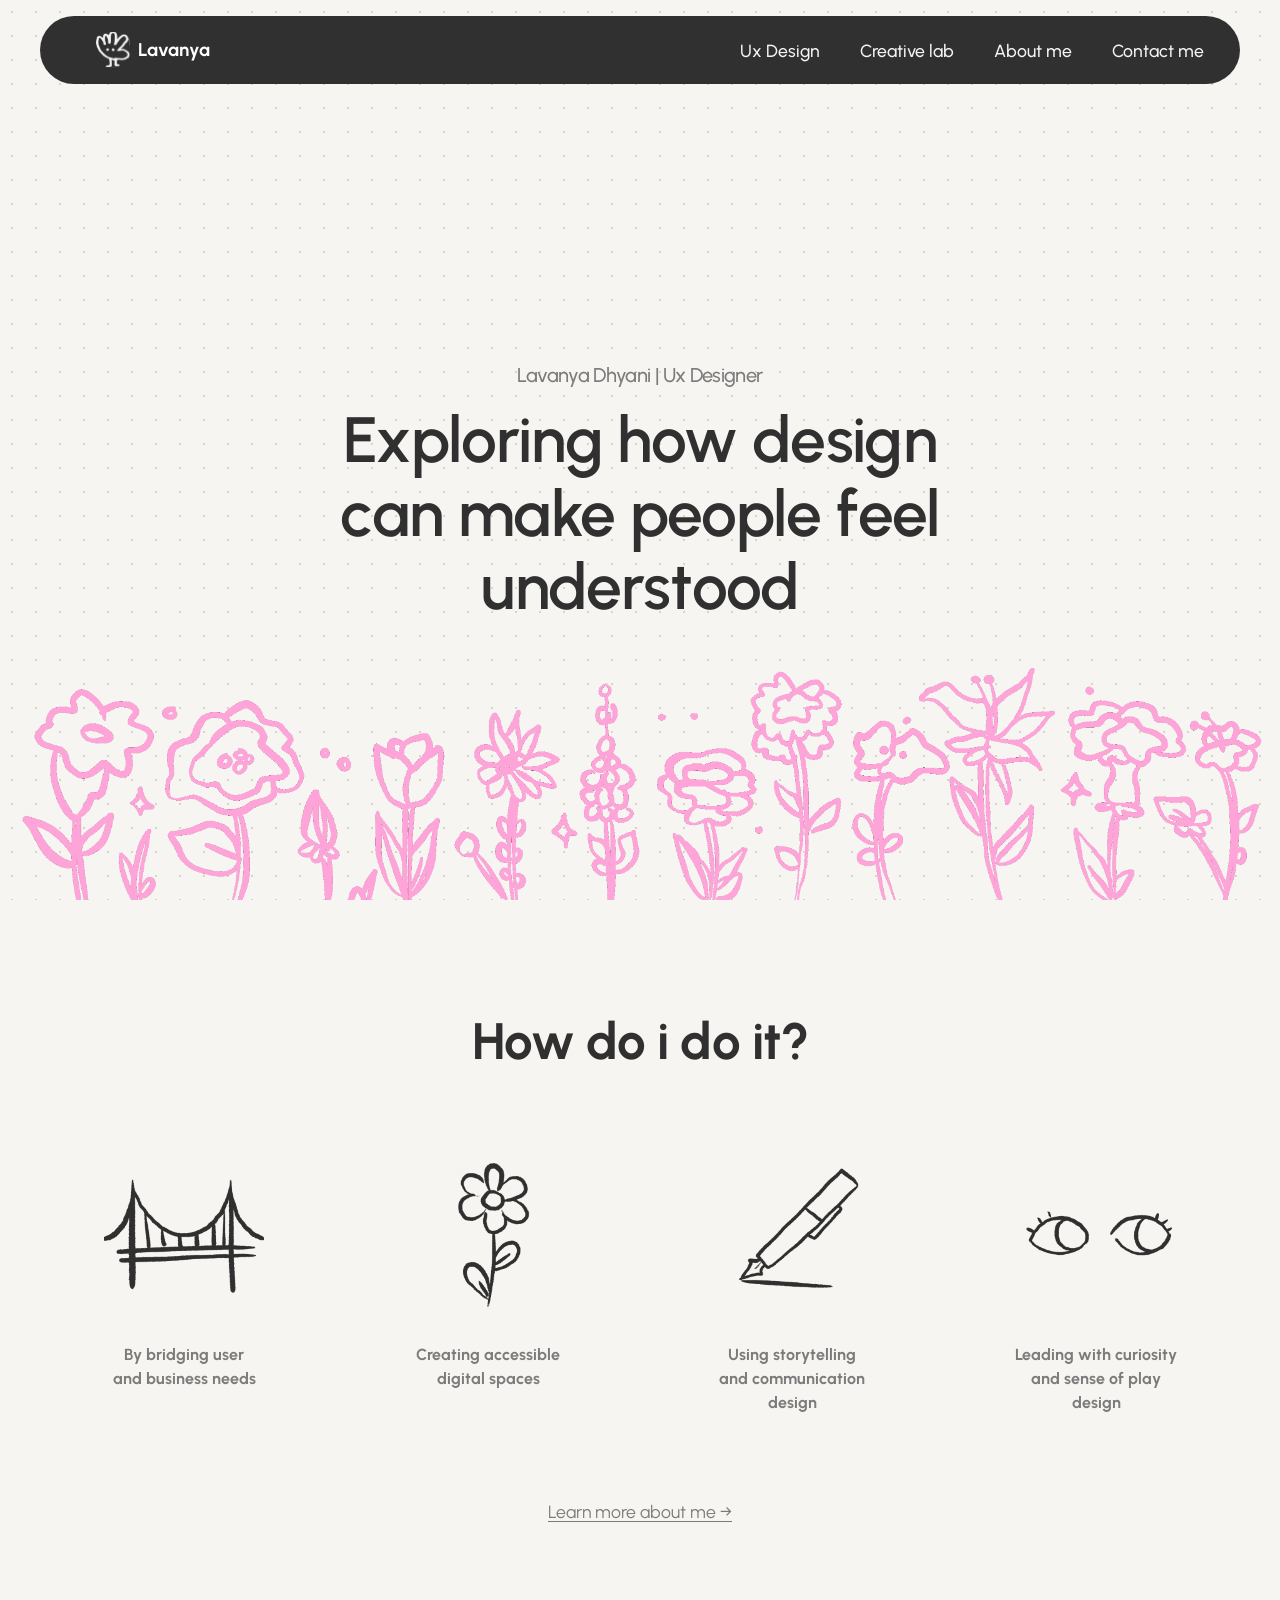
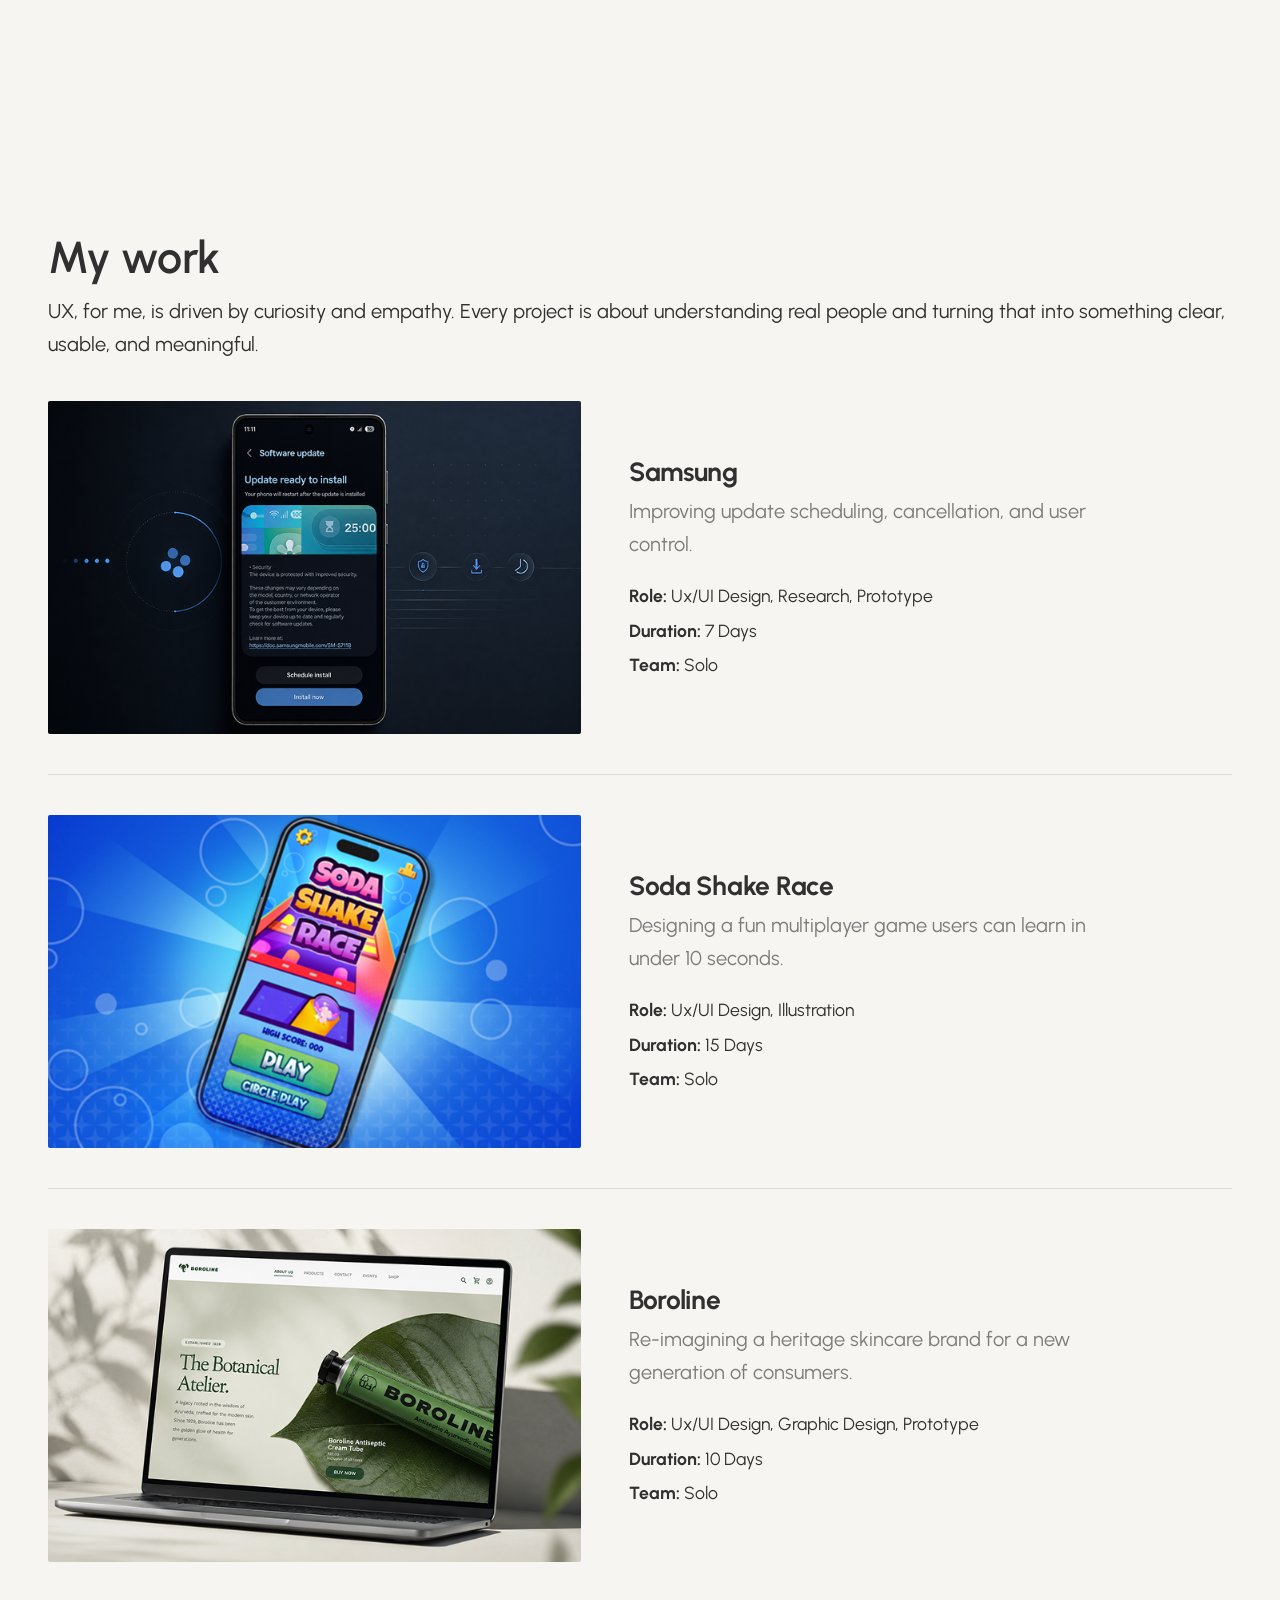
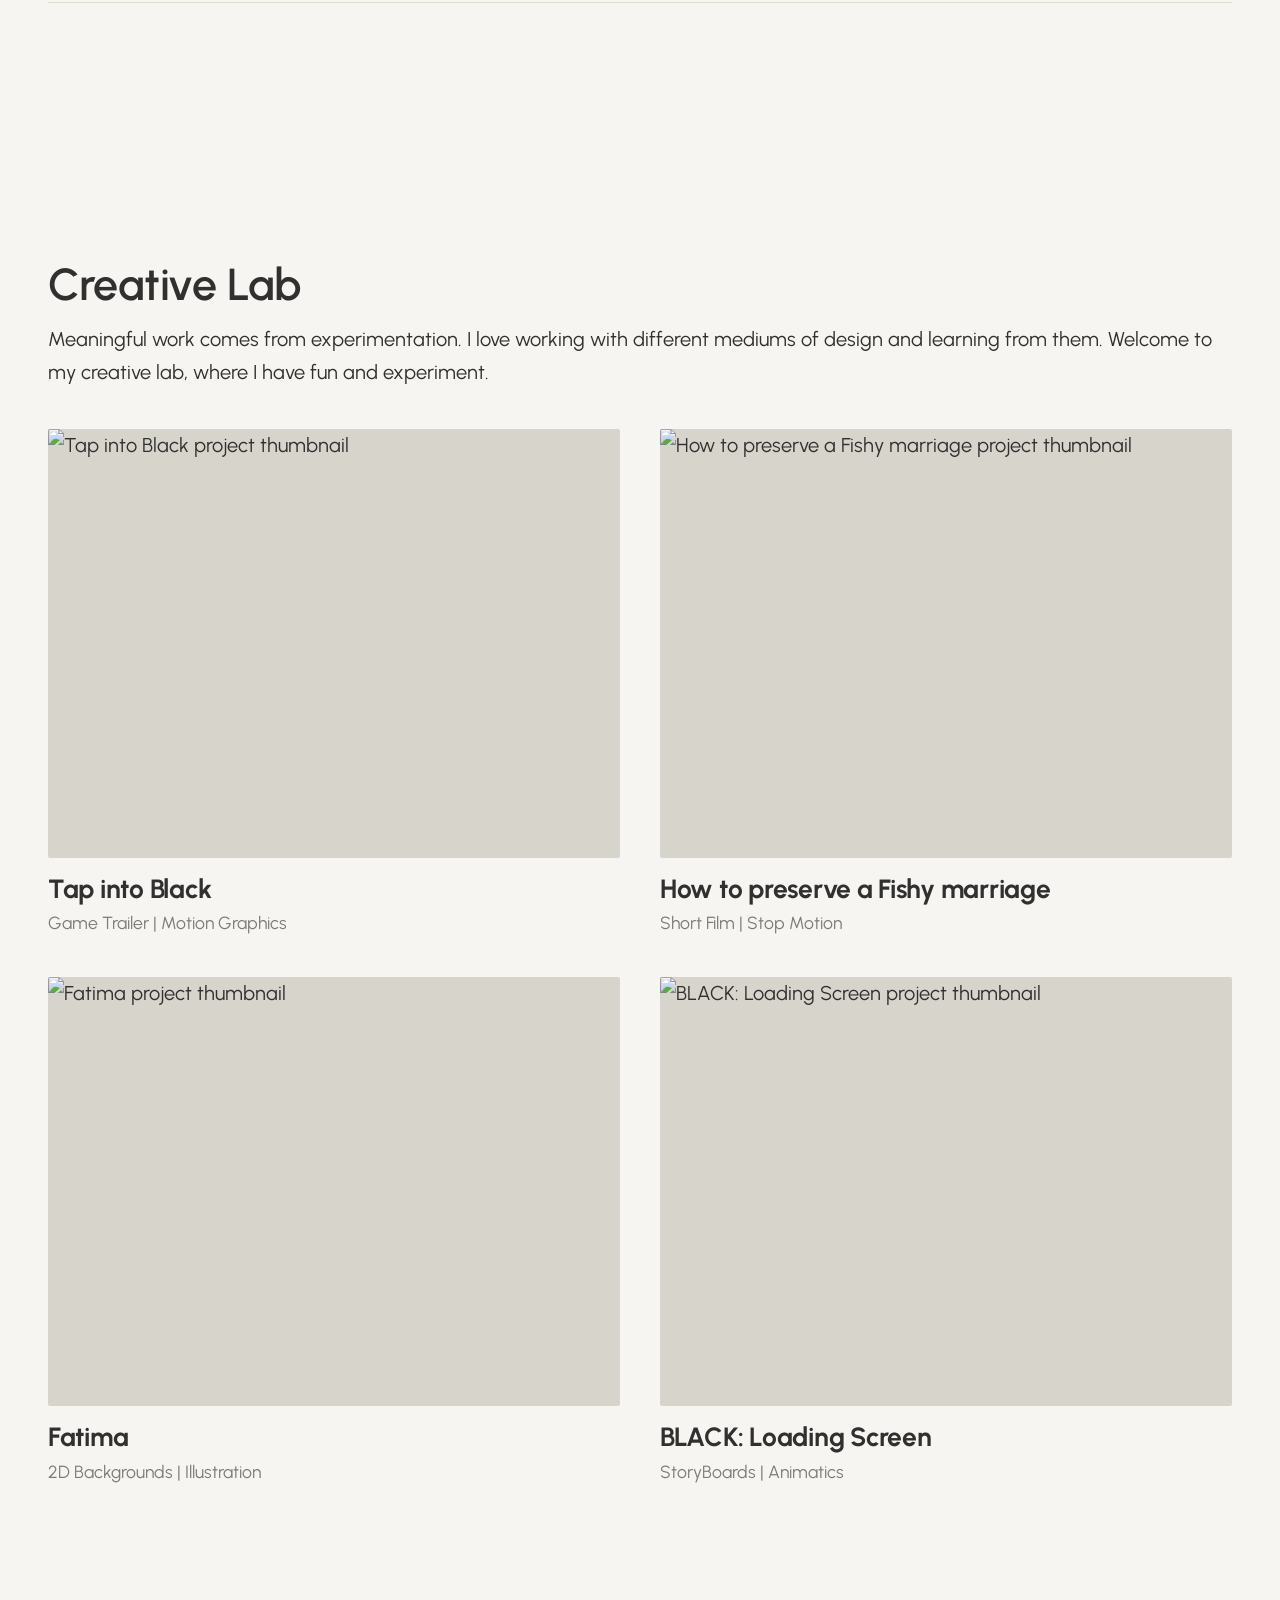
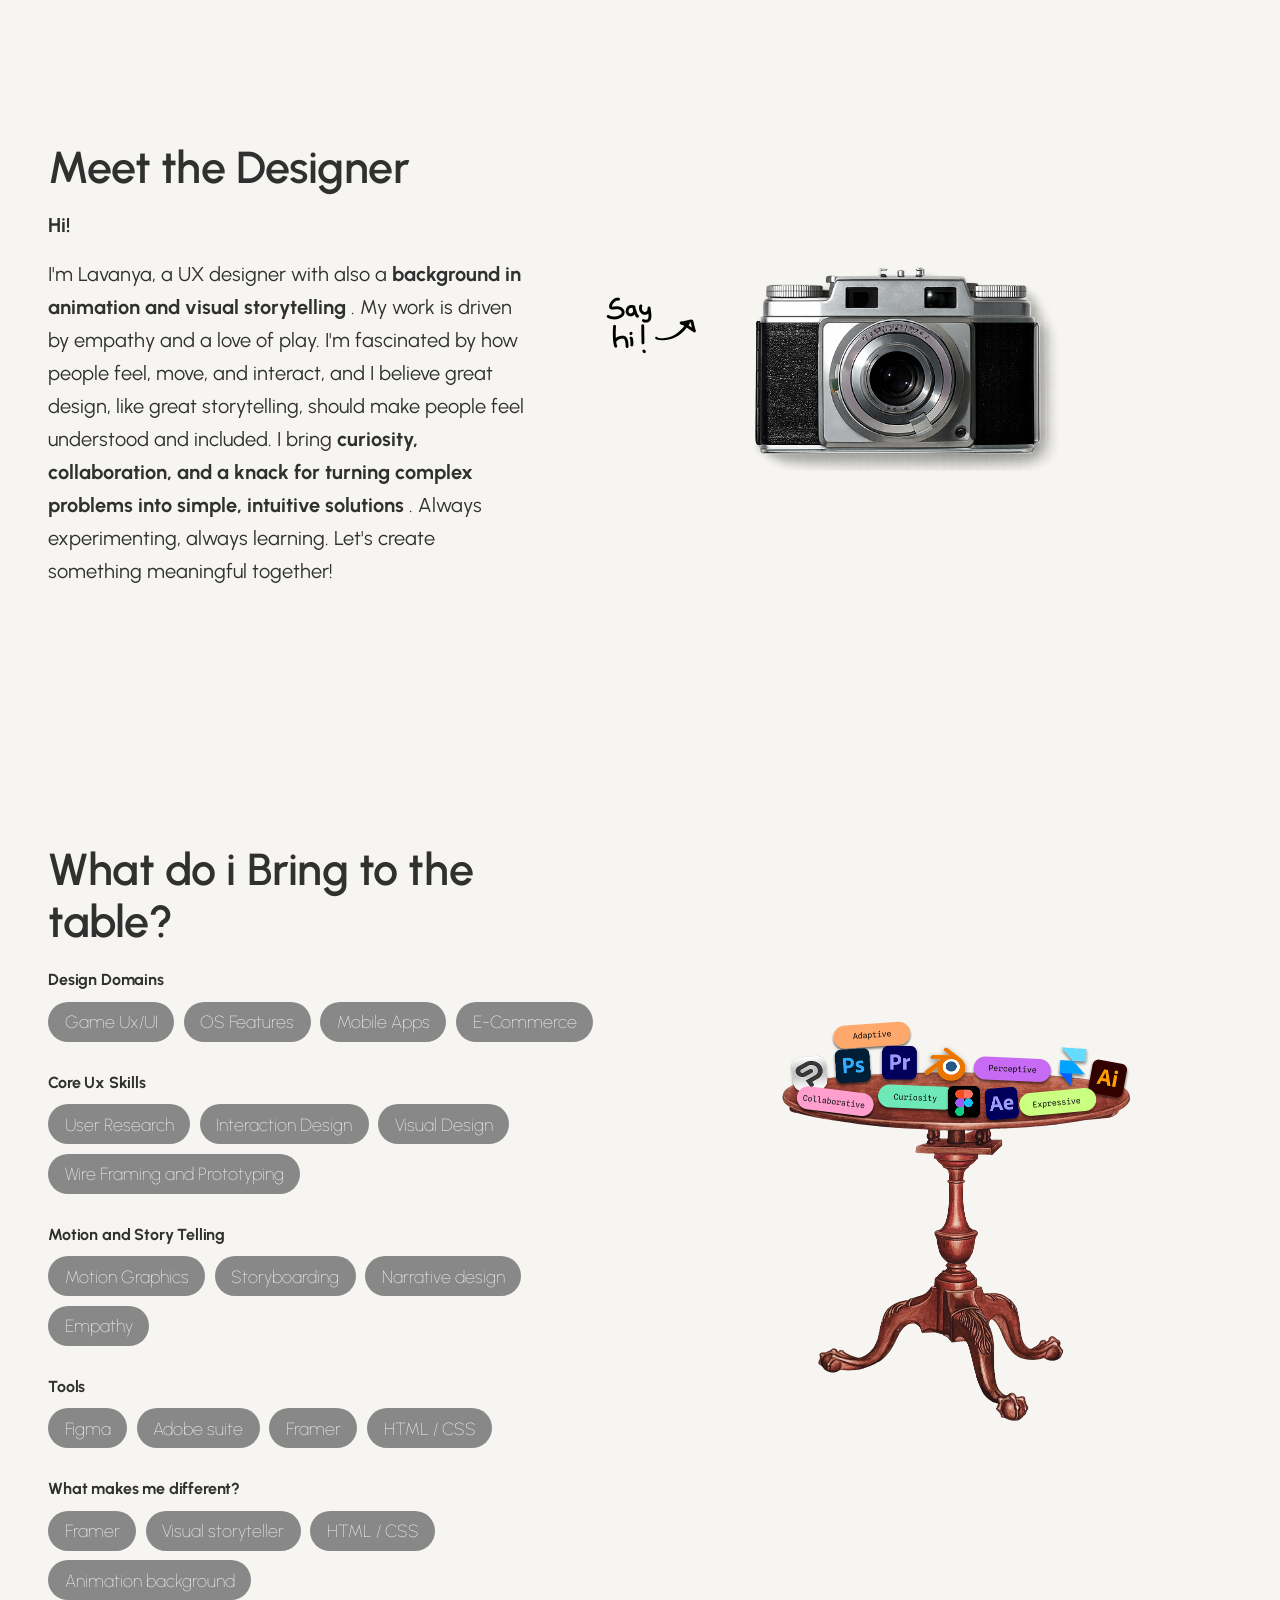
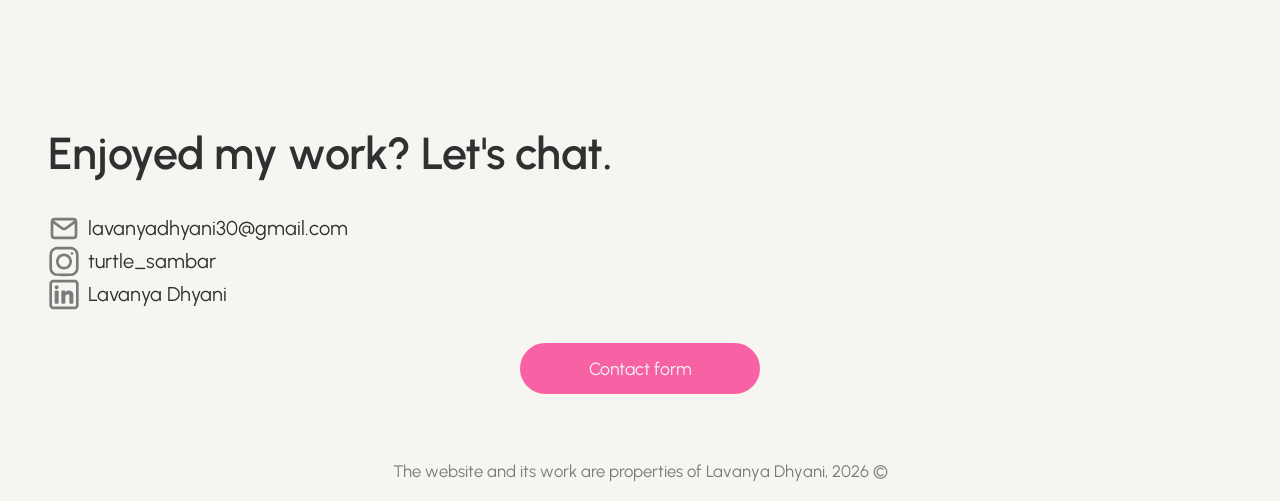
==== index.html @ 37e1cf2d "Portfolio_Localrepository" ====
<!DOCTYPE html>
<html lang="en">
<head>
  <meta charset="UTF-8">
  <meta name="viewport" content="width=device-width, initial-scale=1.0">
  <title>Lavanya Dhyani | UX Designer Portfolio</title>
  <meta name="description" content="Lavanya Dhyani is a UX designer exploring how design can make people feel understood. Browse UX case studies and creative lab experiments.">

  <!-- Urbanist font (the only typeface used across the whole site) -->
  <link rel="preconnect" href="https://fonts.googleapis.com">
  <link rel="preconnect" href="https://fonts.gstatic.com" crossorigin>
  <link href="https://fonts.googleapis.com/css2?family=Urbanist:wght@400;500;600;700;800&display=swap" rel="stylesheet">

  <link rel="stylesheet" href="css/style.css">
 
</head>
<body>

  <!-- Skip link: first focusable element, only visible on keyboard focus (WCAG 2.4.1) -->
  <a class="skip-link" href="#main-content">Skip to main content</a>

  <!-- Fixed dot-grid background. Lives outside everything else so it never scrolls. -->
  <div class="dot-grid-bg" aria-hidden="true"></div>

  <!-- ============ HEADER / NAV (fixed on every breakpoint) ============ -->
  <header class="site-header" id="top">
    <div class="nav-pill">

      <a class="logo" href="#hero-content" aria-label="Lavanya, back to top of page">
        <svg class="logo-icon" viewBox="0 0 32 32" aria-hidden="true" focusable="false">
          <img src="assets/images/logo.svg" alt="hand caricature that waves at you">
        </svg>
        <span class="logo-text">Lavanya</span>
      </a>

      <!-- Visible inline on desktop, hidden below 1024px -->
      <nav class="primary-nav" aria-label="Primary">
        <ul>
          <li><a href="#ux-design">Ux Design</a></li>
          <li><a href="#creative-lab">Creative lab</a></li>
          <li><a href="#about">About me</a></li>
          <li><a href="#contact-me">Contact me</a></li>
        </ul>
      </nav>

      <!-- Visible below 1024px, hidden on desktop -->
      <button type="button" class="menu-toggle" id="menu-toggle" aria-expanded="false" aria-controls="mobile-menu" aria-label="Open menu">
        <span class="hamburger-icon" aria-hidden="true">
          <span></span><span></span><span></span>
        </span>
      </button>

    </div>
  </header>

  <!-- ============ MOBILE / TABLET SLIDE-IN MENU ============ -->
  <div class="mobile-menu" id="mobile-menu" role="dialog" aria-modal="true" aria-label="Site navigation" aria-hidden="true">
    <div class="mobile-menu-inner">
      <div class="mobile-menu-header">
        <a class="logo logo--light" href="#top" aria-label="Lavanya, back to top of page">
          <svg class="logo-icon" viewBox="0 0 32 32" aria-hidden="true" focusable="false">
             <img src="assets/images/logo.svg" alt="hand caricature that waves at you">
          </svg>
          <span class="logo-text">Lavanya</span>
        </a>
        <button type="button" class="menu-close" id="menu-close" aria-label="Close menu">
          <svg viewBox="0 0 24 24" aria-hidden="true" focusable="false">
            <path d="M5 5L19 19M19 5L5 19" stroke="currentColor" stroke-width="2" stroke-linecap="round"/>
          </svg>
        </button>
      </div>

      <nav aria-label="Mobile">
        <ul class="mobile-nav-list">
          <li><a href="#ux-design">Ux Design</a></li>
          <li><a href="#creative-lab">Creative lab</a></li>
          <li><a href="#about">About me</a></li>
          <li><a href="#contact-me">Contact me</a></li>
        </ul>
      </nav>
    </div>
  </div>

  <main id="main-content">

    <!-- ============ HERO ============ -->
    <section class="hero">

      <div class="h1-title"> 
        <p class="eyebrow"> Lavanya Dhyani | Ux Designer</p>
        <h1 class="hero-heading"> Exploring how design can make people feel understood</h1>
      </div>

    <div class="flower-gif"> 
      <img src="assets/images/flower-garden.gif" alt="animated flower gif" loading="lazy">
    </div>
 </section>

  <!-- BUT HOW DO I DO IT -->
<section class="how-section" aria-labelledby="how-heading">
  <div class="how-inner">

    <h2 id="how-heading"> How do i do it?</h2>

    <div class="how-grid">

      <div class="how-item">
        <!-- Swap the <div> below for <img src="assets/images/your.gif" alt="..."> when ready -->
        <img class="how-icon" src="assets/images/Bridge.GIF" alt="Your icon" aria-hidden="true">
        <p> <b>By bridging user<br>and business needs </b></p>
      </div>

      <div class="how-item">
        <img class="how-icon" src="assets/images/Flower.GIF" alt="Your icon" aria-hidden="true">
        <p><b>Creating accessible<br>digital spaces</b></p>
      </div>


      <div class="how-item">
        <img class="how-icon" src="assets/images/Pen.GIF" alt="Your icon" aria-hidden="true">
        <p><b>Using storytelling<br>and communication<br>design</b></p>
      </div>

         <div class="how-item">
        <img class="how-icon" src="assets/images/Eye.GIF" alt="Your icon" aria-hidden="true">
        <p><b>Leading with curiosity<br>and sense of play<br>design</b></p>
      </div>

      

    </div>

    <a class="how-link" href="#about">Learn more about me →</a>

  </div>
</section>
        
  <!-- ============ UX DESIGN ============ -->
    <section class="ux-design" id="ux-design">
      <div class="section-intro">
        <h2>My work</h2>
        <p>UX, for me, is driven by curiosity and empathy. Every project is about understanding real people and turning that into something clear, usable, and meaningful.</p>
      </div>

      <div class="project-list">

        <!-- Project 1 -->
        <article class="project-card" data-gsap="project-card">
          <a class="project-image-link" href="case-studies/samsung.html" tabindex="-1" aria-hidden="true">
            <img class="project-image" src="assets/images/samsung-thumnail.png" alt="" loading="lazy">
          </a>
          <div class="project-content">
            <h3><a href="Samsung.html">Samsung</a></h3>
            <p class="project-desc">Improving update scheduling, cancellation, and user control.</p>
            <ul class="project-meta">
              <li><span class="meta-label">Role:</span> Ux/UI Design, Research, Prototype</li>
              <li><span class="meta-label">Duration:</span> 7 Days</li>
              <li><span class="meta-label">Team:</span> Solo</li>
            </ul>
          </div>
        </article>

        <!-- Project 2 -->
        <article class="project-card" data-gsap="project-card">
          <a class="project-image-link" href="case-studies/soda-shake-race.html" tabindex="-1" aria-hidden="true">
            <img class="project-image" src="assets/images/sodashakerace-thumnail.png" alt="" loading="lazy">
          </a>
          <div class="project-content">
            <h3><a href="case-studies/soda-shake-race.html">Soda Shake Race</a></h3>
            <p class="project-desc">Designing a fun multiplayer game users can learn in under 10 seconds.</p>
            <ul class="project-meta">
              <li><span class="meta-label">Role:</span> Ux/UI Design, Illustration</li>
              <li><span class="meta-label">Duration:</span> 15 Days</li>
              <li><span class="meta-label">Team:</span> Solo</li>
            </ul>
          </div>
        </article>

        <!-- Project 3 -->
        <article class="project-card" data-gsap="project-card">
          <a class="project-image-link" href="case-studies/boroline.html" tabindex="-1" aria-hidden="true">
            <img class="project-image" src="assets/images/boroline-thumnail.png" alt="" loading="lazy">
          </a>
          <div class="project-content">
            <h3><a href="case-studies/boroline.html">Boroline</a></h3>
            <p class="project-desc">Re-imagining a heritage skincare brand for a new generation of consumers.</p>
            <ul class="project-meta">
              <li><span class="meta-label">Role:</span> Ux/UI Design, Graphic Design, Prototype</li>
              <li><span class="meta-label">Duration:</span> 10 Days</li>
              <li><span class="meta-label">Team:</span> Solo</li>
            </ul>
          </div>
        </article>

      </div>
    </section>

    <!-- ============ CREATIVE LAB ============ -->
    <section class="creative-lab" id="creative-lab">
      <div class="section-intro">
        <h2>Creative Lab</h2>
        <p>Meaningful work comes from experimentation. I love working with different mediums of design and learning from them. Welcome to my creative lab, where I have fun and experiment.</p>
      </div>

      <div class="lab-grid">

        <article class="lab-item" data-gsap="lab-item">
          <img class="lab-image" src="assets/images/Black.gif" alt="Tap into Black project thumbnail" loading="lazy">
          <h3 class="lab-title">Tap into Black</h3>
          <p class="lab-subtitle">Game Trailer | Motion Graphics</p>
        </article>

        <article class="lab-item" data-gsap="lab-item">
          <img class="lab-image" src="assets/images/HTPAFM-thumnail.gif" alt="How to preserve a Fishy marriage project thumbnail" loading="lazy">
          <h3 class="lab-title">How to preserve a Fishy marriage</h3>
          <p class="lab-subtitle">Short Film | Stop Motion</p>
        </article>

        <article class="lab-item" data-gsap="lab-item">
          <img class="lab-image" src="assets/images/Fatima-thumbnail.png" alt="Fatima project thumbnail" loading="lazy">
          <h3 class="lab-title">Fatima</h3>
          <p class="lab-subtitle">2D Backgrounds | Illustration</p>
        </article>

        <article class="lab-item" data-gsap="lab-item">
          <img class="lab-image" src="assets/images/Black-storyboard-thumnail.gif" alt="BLACK: Loading Screen project thumbnail" loading="lazy">
          <h3 class="lab-title">BLACK: Loading Screen</h3>
          <p class="lab-subtitle">StoryBoards | Animatics</p>
        </article>

      </div>
    </section>

    <!-- ============ MEET THE DESIGNER ============ -->
    <section class="about" id="about">
      <div class="about-inner">

        <div class="about-text">
          <h2>Meet the Designer</h2>
          <p class="about-greeting">Hi!</p>
          <p>I'm Lavanya, a UX designer with also a  <b>background in animation and visual storytelling </b>. My work is driven by empathy and a love of play. I'm fascinated by how people feel, move, and interact, and I believe great design, like great storytelling, should make people feel understood and included. I bring <b> curiosity, collaboration, and a knack for turning complex problems into simple, intuitive solutions </b>. Always experimenting, always learning. Let's create something meaningful together!</p>
        </div>

        <div class="about-visual">
          <!-- "Say hi!" doubles as the Contact me destination and a working mailto link.
               Swap the email address below, and swap the placeholder for your hand-drawn "Say hi!" graphic. -->
           <a class="say-hi-link" aria-label="Say hi!">
            <img class="say-hi-graphic" src="assets/images/hi for pc.PNG" alt="" loading="lazy">
           </a>
           
           <div class="camera-wrapper">
            <img class="camera-image"
           src="assets/images/Camera.png"
           alt="Camera">

           <img class="polaroid"
           src="assets/images/polaroid.png"
           alt="Lavanya"> </div>

        </div>

      </div>
    </section>

    <!-- ============ WHAT DO I BRING TO THE TABLE ============ -->
    <section class="skills">
      <div class="skills-inner">

        <div class="skills-text">
          <h2>What do i Bring to the table?</h2>

          <div class="skill-group">
            <h3>Design Domains</h3>
            <ul class="tag-list">
              <li>Game Ux/UI</li>
              <li>OS Features</li>
              <li>Mobile Apps</li>
              <li>E-Commerce</li>
            </ul>
          </div>

          <div class="skill-group">
            <h3>Core Ux Skills</h3>
            <ul class="tag-list">
              <li>User Research</li>
              <li>Interaction Design</li>
              <li>Visual Design</li>
              <li>Wire Framing and Prototyping</li>
            </ul>
          </div>

          <div class="skill-group">
            <h3>Motion and Story Telling</h3>
            <ul class="tag-list">
              <li>Motion Graphics</li>
              <li>Storyboarding</li>
              <li>Narrative design</li>
              <li>Empathy</li>
            </ul>
          </div>

          <div class="skill-group">
            <h3>Tools</h3>
            <ul class="tag-list">
              <li>Figma</li>
              <li>Adobe suite</li>
              <li>Framer</li>
              <li>HTML / CSS</li>
            </ul>
          </div>

          <div class="skill-group">
            <h3>What makes me different?</h3>
            <ul class="tag-list">
              <li>Framer</li>
              <li>Visual storyteller</li>
              <li>HTML / CSS</li>
              <li>Animation background</li>
            </ul>
          </div>
        </div>

        <div class="skills-visual">
          <img src="assets/images/Table.png" alt="Illustration of a side table holding design tool icons and traits like curiosity, empathy, and collaboration" loading="lazy">
        </div>

      </div>
    </section>
                    
    <!-- ============ Contact info ============ -->
     <section class="contact-me" id="contact-me">
      <div class="contact-heading"> <h2> Enjoyed my work? Let's chat.</h2>
  <div class="contact-icons"></div> 
  </div> 
  <div class="contact-list">
   <ul class="contact information"> 
    <li class="contact-list"> <img class="contact-icons" src="assets\images\email-svgrepo-com.svg" alt="email icon"> <a href="mailto:lavanyadhyani30@gmail.com" class="contact-links" target="_blank">lavanyadhyani30@gmail.com </a></li> 
    <li class="contact-list"> <img class="contact-icons" src="assets\images\instagram-svgrepo-com.svg" alt="instagram logo icon"> <a href="https://www.instagram.com/turtle_sambar?utm_source=ig_web_button_share_sheet&igsh=ZDNlZDc0MzIxNw==" class="contact-links" target="_blank">turtle_sambar</a></li> 
    <li class="contact-list"> <img class="contact-icons" src="assets\images\linkedin-svgrepo-com.svg" alt="Linkedin logo icon"> <a href="https://www.linkedin.com/in/lavanya-dhyani-18b6351b6/" class="contact-links" target="_blank">Lavanya Dhyani</a></li> 
   </ul>
  </div>
     <a href="https://forms.gle/J1qHpNPvdezKKwYs8" target="_blank">
     <button class="body-button"> Contact form
  </button> </a>
 </section>

   <p class="copyright"> The website and its work are properties of Lavanya Dhyani, 2026 &copy;</p>

  </main>

  <script src="js/script.js"></script>

   <!-- ============ contact me ============ -->


</body>
</html>
---- css/style.css ----
/* =========================================================
   LAVANYA — PORTFOLIO STYLESHEET
   Built mobile-first. Breakpoints used throughout:
     - 560px  -> small tablet tweaks (e.g. Creative Lab grid)
     - 1024px -> desktop layout (nav, two-column sections)
   Search "GSAP HOOK" to find spots meant for later animation.
   ========================================================= */

/* ---------- 1. RESET ---------- */
*,
*::before,
*::after {
  box-sizing: border-box;
  margin: 0;
  padding: 0;
}

html {
  -webkit-text-size-adjust: 100%;
  scroll-behavior: smooth;
}

img {
  max-width: 100%;
  display: block;
}

a {
  color: inherit;
  text-decoration: none;
}

ul {
  list-style: none;
}

button {
  font: inherit;
  color: inherit;
  background: none;
  border: none;
  cursor: pointer;
}

/* ---------- 2. DESIGN TOKENS ---------- */
:root {
  /* Color */
  --color-bg: #f6f5f1;
  --color-dot: #d7d4cb;
  --color-surface-dark: #303030;
  --color-text: #303030;
  --color-text-muted: #7B7B7B;
  --color-border: #e1ddd3;
  --color-accent: #f2a8c9;
  --color-tag-bg: #262626;
  --color-tag-text: #F4F4F4;
  --color-focus: #c43d83;

  /* Type */
  --font-base: 'Urbanist', -apple-system, BlinkMacSystemFont, 'Segoe UI', sans-serif;
  --fs-h1: clamp(1.5rem, 2rem + 3.5vw, 4rem);
  --fs-h2: clamp(1.5rem, 2rem + 1vw, 3rem);
  --fs-h3: clamp(1.15rem, 1.25rem + 0.5vw, 2rem);
  --fs-body: clamp(1rem, 1rem + 0.5vw, 1.25rem);
  --fs-small: 1.1rem;
  --fs-eyebrow: clamp(1rem, 1rem + 0.5vw, 1.25rem);
  --lh-body: 1.65;

  /* Layout */
  --container-width: 1200px;
  --container-pad: 1.25rem;
  --nav-height: 4.25rem;
  --radius-pill: 999px;
  --radius-md: 14px;

  /* Motion (overridden to 0 under reduced-motion below) */
  --transition-fast: 0.2s ease;
  --transition-menu: 0.35s ease;
}

@media (min-width: 560px) {
  :root {
    --container-pad: 2rem;
  }
}

@media (min-width: 1024px) {
  :root {
    --container-pad: 3rem;
  }

}



/* ---------- 3. BASE ---------- */
body {
  font-family: var(--font-base);
  font-size: var(--fs-body);
  line-height: var(--lh-body);
  color: var(--color-text);
  background-color: var(--color-bg);
  min-height: 100vh;
}

h1, h2, h3 {
  font-weight: 600;
  line-height: 1.15;
  letter-spacing: -0.01em;
}

h1 { font-size: var(--fs-h1); }
h2 { font-size: var(--fs-h2); }
h3 { font-size: var(--fs-h3); font-weight: 700; }

p {
  color: #303030;
}

/* Reusable centered container */
.container {
  width: 100%;
  max-width: var(--container-width);
  margin-inline: auto;
  padding-inline: var(--container-pad);
}

/* ---------- 4. ACCESSIBILITY HELPERS ---------- */

/* Visible only when focused via keyboard (WCAG 2.4.1 Bypass Blocks) */
.skip-link {
  position: fixed;
  top: 0;
  left: 0;
  transform: translateY(-120%);
  background: var(--color-surface-dark);
  color: #fff;
  padding: 1rem 1.5rem;
  z-index: 3000;
  border-radius: 0 0 var(--radius-md) 0;
  transition: transform var(--transition-fast);
}

.skip-link:focus {
  transform: translateY(0);
}

.contact-header{
    display:flex;
    flex-direction:column;
    gap:1rem;
}

.contact-icons {
  width: 2rem;
  height: 2 rem;
}

.contact-me{
    display:flex;
    flex-direction:column;
    gap:2rem;
    align-items: left;
}

.contact-icons{
    display:flex;
    flex-direction:column;
    gap:.8rem;
}

.contact-list {
  width: 100%;
  gap: 0.5rem;
  display: flex;
  flex-direction: row;
}

.contact-links {
  opacity: 1;
  decoration: none;
}

.contact-links:hover {
  opacity: 0.5;
  text-decoration: underline;
}

.body-button {
  background:#f762a5;
  width: 15rem;
  color: var(--color-tag-text);
  font-size: var(--fs-small);
  padding-top: 0.5rem;
  padding-bottom: 0.5rem;
  padding-left: 1rem;
  padding-right: 1rem;
  border-radius: var(--radius-pill);
  border-style: solid;
  border-color:#f762a5;
  cursor:pointer;
  opacity: 1;
  transition: 0.5s;
}


.body-button:hover {
  background:#f2a8c9;
}

.body-button:active {
  opacity: 0.5;
}

.contact-heading {
  width: 100%;
  align-items: left;
}


/* Consistent, clearly visible focus state on every interactive element
   (WCAG 2.4.7 Focus Visible). Relies on :focus-visible so mouse clicks
   don't show an outline, only keyboard/AT focus does. */
a:focus-visible,
button:focus-visible {
  outline: 3px solid var(--color-focus);
  outline-offset: 3px;
  border-radius: 4px;
}

/* Respect users who've asked for less motion (WCAG 2.3.3) */
@media (prefers-reduced-motion: reduce) {
  html {
    scroll-behavior: auto;
  }
  *,
  *::before,
  *::after {
    animation-duration: 0.001ms !important;
    animation-iteration-count: 1 !important;
    transition-duration: 0.001ms !important;
    scroll-behavior: auto !important;
  }
}

/* ---------- 5. FIXED DOT-GRID BACKGROUND ----------
   position: fixed means it sits relative to the viewport, so it never
   scrolls with the page content. Sits behind everything (z-index -1). */
.dot-grid-bg {
  position: fixed;
  inset: 0;
  z-index: -1;
  background-image: radial-gradient(circle, var(--color-dot) 1px, transparent 1px);
  background-size: 24px 24px;
  pointer-events: none;
}

/* ---------- 6. HEADER / FIXED NAV ---------- */
.site-header {
  position: fixed;
  top: 1rem;
  left: 0;
  right: 0;
  z-index: 1000;
  display: flex;
  justify-content: center;
  padding-inline: 1rem;
}

.nav-pill {
  width: 100%;
  max-width: var(--container-width);
  display: flex;
  align-items: center;
  justify-content: space-between;
  gap: 1rem;
  background: var(--color-surface-dark);
  color: #F4F4F4;
  border-radius: var(--radius-pill);
  padding: 0.6rem 2rem 0.6rem 1.50rem;
  min-height: var(--nav-height);
}

.logo {
  display: inline-flex;
  align-items: center;
  gap: 0.5rem;
  font-weight: 700;
  font-size: 1.15rem;
  color: #fff;
  flex-shrink: 0;
}

.logo-icon {
  width: 1.5rem;
  height: 1.5rem;
}

/* Desktop nav links: hidden until 1024px */
.primary-nav {
  display: none;
}

.primary-nav ul {
  display: flex;
  align-items: center;
  gap: 2rem;
}

.primary-nav a {
  font-size: var(--fs-small);
  font-weight: 500;
  padding: 0.5rem 0.25rem;
  transition: opacity var(--transition-fast);
}

.primary-nav a:hover {
  color:#f2a8c9;
}

/* Hamburger button: visible until 1024px */
.menu-toggle {
  display: inline-flex;
  align-items: center;
  justify-content: center;
  width: 3rem;
  height: 3rem;
  border-radius: 50%;
}

.menu-toggle:hover {
  background: rgba(255, 255, 255, 0.08);
}

.hamburger-icon {
  display: inline-flex;
  flex-direction: column;
  justify-content: center;
  gap: 5px;
  width: 1.4rem;
}

.hamburger-icon span {
  display: block;
  height: 2px;
  width: 100%;
  background: currentColor;
  border-radius: 2px;
}

/* ---------- 7. MOBILE / TABLET SLIDE-IN MENU ----------
   Off-canvas panel that slides in from the right.
   "is-open" is toggled by js/script.js. */

.mobile-menu {
  position: fixed;
  inset: 0;
  z-index: 1100;
  background: linear-gradient(180deg, #232323 0%, #141414 100%);
  color: #fff;
  transform: translateX(100%);
  transition: transform var(--transition-menu);
  /* GSAP HOOK: replace the transform transition above with a GSAP
     timeline if you want a more elaborate open/close animation. */
}

.mobile-menu.is-open {
  transform: translateX(0);
}

.mobile-menu-inner {
  height: 100%;
  display: flex;
  flex-direction: column;
  padding: 1.5rem;
}

.mobile-menu-header {
  display: flex;
  align-items: center;
  justify-content: space-between;
}

.logo--light {
  color: #fff;
}

.menu-close {
  width: 3rem;
  height: 3rem;
  display: inline-flex;
  align-items: center;
  justify-content: center;
  border-radius: 50%;
}

.menu-close:hover {
  background: rgba(255, 255, 255, 0.08);
}

.menu-close svg {
  width: 1.5rem;
  height: 1.5rem;
}

.mobile-nav-list {
  display: flex;
  flex-direction: column;
  align-items: center;
  gap: 2rem;
  margin-top: 4.5rem;
}

.mobile-nav-list a {
  font-size: 1.5rem;
  font-weight: 500;
  padding: 0.5rem 1rem;
}

/* Lock body scroll while the menu is open (class added by JS) */
body.menu-open {
  overflow: hidden;
}

/* ---------- 8. HERO ---------- */

.hero {
  display: flex;
  flex-direction: column;
  min-height: 100vh; 
  justify-content: flex-end;
  align-items: center;
}

.h1-container {
width: 60%;
height: 50%;
display:flex;
justify-content:center;
align-items:center;

}

.flower-strip {
  width: 100%;
  height: 100%;
  overflow: hidden;
  display: flex;
  flex-direction: column;
  justify-content: flex-end,;
}

.flower-strip img {
  width: 100%;
  height: 100%;
  display:block;
  object-fit: cover;
  /* GSAP HOOK: swap object-fit:cover for a wider source image (e.g.
     width: auto; max-width: none;) and pan it horizontally for a
     film-strip animation. */
}

.flower-strip--top {
  margin-bottom: 1.5rem;
}

.flower-strip--bottom {
  margin-top: 1.5rem;
}

.h1-title {
  display: flex;
  flex-direction: column;
  justify-content: center;
  align-content: center;
  font-weight: 800;
  line-height: 1.15;
  letter-spacing: -0.01em;
  font-size: var(--fs-h1);
  width: 50%;
}

.hero-heading {
  display: flex;
  text-align: center;
  flex-direction: column;
  gap: 1rem;
  align-items: center;
  justify-content: center;
  margin-bottom: 2rem;

}

.eyebrow {
  color: var(--color-text-muted);
  font-size: var(--fs-eyebrow);
  font-weight: 500;
  margin-bottom: 1rem;
  text-align: center;
}

/* ---- BUT HOW DO I DO IT ---- */
.how-section {
  padding-block: 7rem;
  padding-inline: var(--container-pad);
  text-align: center;
}

.how-inner {
  max-width: var(--container-width);
  margin-inline: auto;
  
}

.how-section h2 {
  font-size: clamp(2rem, 1rem + 3vw, 3.2rem);
  font-weight: 700;
  margin-bottom: 5rem;
}

.how-grid {
  display: grid;
  grid-template-columns: repeat(4, 1fr);
  gap: 3rem 2rem;
  margin-bottom: 5rem;
}

.how-item {
  display: flex;
  flex-direction: column;
  align-items: center;
  gap: 2rem;
}

.how-icon {
  width: 160px;
  height: 160px;
  
}

.how-item img {
  width: 160px;
  height: 160px;
  object-fit: contain;
}

.how-item p {
  font-size: 1rem;
  color: var(--color-text-muted);
  line-height: 1.5;
}

.how-link {
  font-size: var(--fs-small);
  color: var(--color-text-muted);
  text-decoration: underline;
  text-underline-offset: 3px;
  transition: color var(--transition-fast);
}

.how-link:hover {
  color: var(--color-text);
}

@media (max-width: 640px) {
  .how-grid {
    grid-template-columns: repeat(2, 1fr);
    gap: 3rem 1.5rem;
  }

  .how-icon,
  .how-item img {
    width: 120px;
    height: 120px;
  }
}

/* ---------- 9. SECTION INTROS (shared by Ux Design / Creative Lab) ---------- */

.section-intro {
  max-width: 38rem;
  margin-bottom: 2.5rem;
  padding-top: 8rem;
}

.section-intro p {
  margin-top: 0.75rem;
}

.ux-design,
.creative-lab,
.about,
.skills,
.contact-me {
  padding-block: 4rem;
}

.ux-design,
.creative-lab,
.about,
.skills,
.contact-me {
  padding-inline: var(--container-pad);
}

.ux-design > *,
.creative-lab > *,
.about > *,
.skills > *,
.contact-me >  *{
  max-width: var(--container-width);
  margin-inline: auto;
}

/* ---------- 10. PROJECT CARDS (Ux Design) ---------- */
.project-list {
  display: flex;
  flex-direction: column;
}

.project-card {
  display: flex;
  flex-direction: column;
  gap: 1.5rem;
  padding-block: 2.5rem;
  border-bottom: 1px solid var(--color-border);
}

.project-card:first-child {
  padding-top: 0;
}

.project-image {
  width: 100%;
  aspect-ratio: 16 / 10;
  object-fit: cover;
  border-radius: 2px;
  background-color: var(--color-dot);
}

.project-content h3 a {
  display: inline-block;
  transition: opacity var(--transition-fast);
}

.project-content h3 a:hover {
  opacity: 0.65;
  text-decoration: underline;
}

.project-desc {
  color:#7B7B7B;
  margin-top: 0.5rem;
  max-width: 32rem;
}

.project-meta {
  margin-top: 1.25rem;
  display: flex;
  flex-direction: column;
  gap: 0.35rem;
  font-size: var(--fs-small);
}

.meta-label {
  font-weight: 700;
  color: var(--color-text);
  font-size: var(--fs-small);
}
.meta-label-case {
  font-size: 1.75rem;
}



/* ---------- 11. CREATIVE LAB GRID ---------- */
.lab-grid {
  display: grid;
  grid-template-columns: 1fr;
  gap: 2.5rem;
}

.lab-image {
  width: 100%;
  aspect-ratio: 4 / 3;
  object-fit: cover;
  border-radius: 2px;
  background-color: var(--color-dot);
  margin-bottom: 1rem;
}

.lab-subtitle {
  color:#7B7B7B;
  font-size: var(--fs-small);
  margin-top: 0.25rem;
}

/* ---------- 12. MEET THE DESIGNER ---------- */
.about-inner {
  display: flex;
  flex-direction: column;
  gap: 3rem;
  padding-bottom: 8rem;
  padding-top: 8rem;
}

.about-text p {
  margin-top: 1rem;
  max-width: 36rem;
}

.about-greeting {
  font-weight: 700;
  color: var(--color-text);
  margin-top: 1rem;
}



.about-visual {
  display: flex;
  flex-direction: row;
  align-items: left;
  gap: 1.5rem;
}

@media (max-width:768px){
  .about-visual {
     display: flex;
  flex-direction: column;
  align-items: left;
  gap: 1.5rem;
  }

  }


.say-hi-link {
  display: inline-block;
  width: 8rem;
  border-radius: var(--radius-md);
}

.camera-wrapper {
   position: relative;
   width: 50%;
 }

  .camera-image {
   width:100%;
   display:block;
   position:relative;
   z-index:2;
 }
 .polaroid{

   position:absolute;

    left:50%;
    bottom:10%;
   width:10rem;
   height: 10rem;
   opacity: 0%;
    transform: translateX(-50%);
    transition: 0.5s ease;
    

}
/* Mobile */
@media (max-width:768px){

    .polaroid{
      left:50%;
    bottom:10%;
        width:10rem;
        height: 10rem;
        opacity: 0;
    }

}



.camera-wrapper.printed .polaroid {
transform: translateX(-50%) translateY(98%);
opacity: 1;
}

@media (max-width: 768px) {

    .camera-wrapper.printed .polaroid {
        transform: translateX(-50%) translateY(rem98);
         opacity: 1;
    }
  }



/* ---------- 13. SKILLS / "WHAT DO I BRING" ---------- */
.skills-inner {
  display: flex;
  flex-direction: column;
  gap: 3rem;
}

.skill-group {
  margin-top: 2rem;
}

.skill-group:first-of-type {
  margin-top: 1.5rem;
}

.skill-group h3 {
  font-size: 1rem;
  font-weight: 700;
  margin-bottom: 0.75rem;
}

.tag-list {
  font-weight: lighter;
  display: flex;
  flex-wrap: wrap;
  gap: 0.6rem;
}

.tag-list li {
  background: #888888;
  color: var(--color-tag-text);
  font-size: var(--fs-small);
  padding: 1% 3%;
  border-radius: var(--radius-pill);
}

.skills-visual img {
  width: 100%;
  max-width: 22rem;
  height: 100%
  margin-inline: auto;
 }

/* =========================================================
   BREAKPOINT: ~560px and up
   Creative Lab moves from 1 to 2 columns.
   ========================================================= */
@media (min-width: 560px) {
  .lab-grid {
    grid-template-columns: 1fr 1fr;
  }
}

/* =========================================================
   BREAKPOINT: 1024px and up (desktop)
   - Full inline nav replaces the hamburger
   - Hero text right-aligned
   - Project cards become image-left / text-right rows
   - Meet the Designer + Skills become two-column layouts
   ========================================================= */
@media (min-width: 1024px) {

  /* Nav */
  .primary-nav {
    display: block;
  }

  .menu-toggle {
    display: none;
  }

  /* Hero: text-aligned right, single flower strip (bottom only) */
  .hero-content {
    text-align: right;
    margin-left: auto;
    margin-right: 0;
    max-width: 34rem;
  }

  .flower-strip--top {
    display: none;
  }

  /* Project cards: image left, text right */
  .project-card {
    flex-direction: row;
    align-items: center;
    gap: 3rem;
  }

  .project-image-link,
  .project-image {
    flex: 0 0 45%;
  }

  .project-content {
    flex: 1;
  }

  /* Meet the Designer: two columns */
  .about-inner {
    flex-direction: row;
    align-items: center;
    justify-content: space-between;
    gap: 4rem;
  }

  .about-text {
    flex: 1;
  }

  .about-visual {
    flex-shrink: 0;
  }

  /* Skills: two columns */
  .skills-inner {
    flex-direction: row;
    gap: 5rem;
  }

  .skills-text {
    flex: 1;
  }

  .skills-visual {
    flex: 1;
    display: flex;
    align-items: center;
    justify-content: center;
  }
}

/* Comfortable max width on very large screens */
@media (min-width: 1440px) {
  :root {
    --container-width: 1280px;
  }
}

.copyright {
  color:#7B7B7B;
  font-size: smaller; 
  text-align: center;
  padding-bottom: 1rem;
}

/* =========================================================
   SAMSUNG CASE STUDY — CSS ADDITIONS
   Paste at the bottom of style.css, or keep as a separate
   file (it's already linked in samsung.html).
   All spacing uses the same tokens as style.css so margins
   stay cohesive across every page.
   ========================================================= */

/* ----------------------------------------------------------
   SLOW SCROLL REVEAL
   .slow-reveal starts hidden + shifted down.
   JS (slow-scroll.js) adds .is-visible when the element
   enters the viewport. Sections with [data-slow-scroll]
   get a longer duration (1.3s vs 0.8s) via inline style
   set in JS, making them feel more deliberate.
   ---------------------------------------------------------- */
.slow-reveal {
  opacity: 0;
  transform: translateY(24px);
  transition: opacity 0.8s ease, transform 0.8s ease;
}
.slow-reveal.is-visible {
  opacity: 1;
  transform: translateY(0);
}
/* Stagger siblings so they cascade in one after the other */
.slow-reveal:nth-child(2) { transition-delay: 0.12s; }
.slow-reveal:nth-child(3) { transition-delay: 0.24s; }
.slow-reveal:nth-child(4) { transition-delay: 0.36s; }

/* ----------------------------------------------------------
   SHARED SECTION WRAPPER
   Same horizontal padding and max-width as the homepage.
   ---------------------------------------------------------- */
.cs-section {
  padding-block: 5rem;
  padding-inline: var(--container-pad);
}
.cs-inner {
  max-width: var(--container-width);
  margin-inline: auto;
}
.cs-section h2 {
  margin-bottom: 1rem;
}
.cs-desc {
  max-width: 44rem;
  margin-bottom: 2.5rem;
}

/* ----------------------------------------------------------
   HERO
   Text left, phone right on desktop.
   Large decorative pink circle sits behind the phone image.
   ---------------------------------------------------------- */
.cs-hero {
  display: flex;
  position: relative;
  height: 100vh;
  padding-top: calc(var(--nav-height) + 4rem);
  padding-bottom: 4rem;
  padding-inline: var(--container-pad);
  
  justify-content: center;
}


.cs-hero-inner {
  position: relative;
  z-index: 1;
  max-width: var(--container-width);
  margin-inline: auto;
  display: flex;
  flex-direction: column;
  gap: 2.5rem;
}

.cs-back {
  display: inline-flex;
  align-items: center;
  gap: 0.4rem;
  font-size: var(--fs-small);
  font-weight: 600;
  color: var(--color-text-muted);
  margin-bottom: 1.25rem;
  transition: color var(--transition-fast);
}
.cs-back:hover { color: var(--color-text); }

.cs-hero-text h1 {
  max-width: 18ch;
  margin-bottom: 1.5rem;
}

.cs-meta-list {
  display: flex;
  flex-direction: column;
  gap: 0.3rem;
  font-size: var(--fs-small);
  color: var(--color-text-muted);
}

.cs-hero-img-wrap img {
  width: 100%;
  border-radius: var(--radius-md);
}

@media (min-width: 1024px) {
  .cs-hero-inner {
    flex-direction: row;
    align-items: center;
    justify-content: space-between;
    gap: 4rem;
  }
  .cs-hero-text { flex: 1; }
  .cs-hero-img-wrap {
    flex-shrink: 0;
    width: 38%;
  }
  .cs-hero-circle {
    right: -6rem;
  }
}

@media (min-width: 400px) {
  .cs-hero {
    margin-bottom: 5rem;
  }
}


/* ----------------------------------------------------------
   CURRENT AUTO UPDATE FLOW
   Horizontal scroll on mobile, natural row on desktop.
   ---------------------------------------------------------- */
.cs-flow-row {
  display: flex;
  flex-wrap: wrap;
  gap: 5rem;
  margin-top: 5rem;

}
.cs-flow-row::-webkit-scrollbar { height: 3px; }
.cs-flow-row::-webkit-scrollbar-thumb { border-radius: 99px; }

.cs-flow-item {
  display: flex;
   justify-content: space-between;
   flex-direction: column;
 width: 10rem;
 object-fit: cover;

}

   

 

.cs-flow-item figcaption {
  src: ;
  margin-top: 0.6rem;
  font-size: 0.85rem;
  color: var(--color-text-muted);
  text-align: left;
  font-size: 1rem;
}

@media (min-width: 1024px) {
  .cs-flow-row {
    overflow-x: visible;
  }
  .cs-flow-item { flex: 1; }
}

@media (max-width: 768px) {
  .cs-flow-row {
    overflow-x: auto;
    scroll-snap-type: x mandatory;
    -webkit-overflow-scrolling: touch;
  }
  
}

.current-flow-samsung {
  width: 50%;
}

/* ----------------------------------------------------------
   WHERE IS THE FRICTION
   Mobile: illustrations + text blocks stacked in one column.
   Desktop: three-column grid — [illustrations 2fr] [line] [text 5fr]

   The "line" column is a narrow SVG that draws one continuous
   vertical line with three filled circles, one per finding.
   The illustrations column and text column each contain three
   stacked children of equal height, so the circles land at the
   visual midpoint of each illustration.
   ---------------------------------------------------------- */

.friction-section {
    max-width: 1100px;
    margin-inline: auto;
    padding: 5rem 2rem;
}


.friction-section h2 {
    margin-bottom: 1rem;
}

.friction-intro {
    margin-bottom: 5rem;
    max-width: 45rem;
}

.friction-item {
    display: grid;
    grid-template-columns: 320px 80px 1fr;
    gap: 2rem;
    align-items: start;
    margin-bottom: 8rem;
}

.friction-images {
    display: flex;
    flex-direction: column;
    gap: 1rem;
}

.friction-images img {
    width: 100%;
    display: block;
}

.friction-divider {
    position: relative;
    width: 100%;
    height: 100%;
    display: flex;
    justify-content: center;
}

.friction-divider::before {
    content: "";
    width: 2px;
    height: 100%;
    background: #c7c7c7;
    position: absolute;
    top: 0;
}

.friction-dot{
    width:28px;
    height:28px;
    border-radius:50%;
    background:#9b9b9b;
    border:6px solid #faf8f4;
    z-index:10;
}

.friction-content blockquote {
    font-size: 2rem;
    font-style: italic;
    font-weight: 300;
    line-height: 1.2;
    margin-bottom: .5rem;
}

.person-info {
    font-style: italic;
    color: #777;
    margin-bottom: 1.5rem;
}

.friction-content ul {
  width: 100%;
    list-style-type: disc;
    padding-left: 1.5rem;
}

.friction-content li {
    margin-bottom: 0.75rem;
}
.Friction-quote {
  color:#7B7B7B;
  font-size: 1.5rem;
}
@media (max-width: 768px) {

 .Friction-quote {
  color:#7B7B7B;
  font-size: 1.2rem; }
 }

@media (max-width: 768px) {

    .friction-item {
        display: flex;
        flex-direction: column;
        align-items: center;
        position: relative;
        padding-top: 4rem;
        margin-bottom: 8rem;
        z-index: 1;
    }
 
    .friction-images {
        width: min(80vw, 240px);
        margin-bottom: 2rem;
        position: relative;
        z-index: 2;
    }

    .friction-content {
        width: 100%;
        max-width: 320px;
        position: relative;
        z-index: 2;
        background:#FFFFFF;
        padding: 1.5rem;
        border-radius: var(--radius-md);
    }

    .friction-content blockquote {
        font-size: 2rem;
        line-height: 1.2;
        margin-bottom: 1rem;
    }

    .friction-content ul {
        padding-left: 1.25rem;
    }

    .friction-divider {
        position: absolute;
        top: 0;
        left: 50%;
        transform: translateX(-50%);
        width: 2px;
        height: 100%;
    }

    .friction-dot {
        width: 22px;
        height: 22px;
        border-radius: 50%;
        background: #9a9a9a;
        position: absolute;
        top: 0;
        left: 50%;
        transform: translateX(-50%);
        z-index: 5;
    }

}
@media (max-width: 768px) {

    .friction-section::before {
        left: 50%;
        z-index: 0;
        transform: translateX(-50%);
    }

}
.wireframe-image {
    width: 100%;
    display: block;
    margin-inline: auto;
    margin-bottom: rem;
    background: var(--color-dot);
}


/* ----------------------------------------------------------
   USER GOALS / BUSINESS GOALS — two columns
   ---------------------------------------------------------- */
.cs-goals-grid {
  display: grid;
  grid-template-columns: 1fr;
  gap: 3rem;
  
}
.cs-goals-grid h2 { margin-bottom: 0.75rem; }

.cs-goal-list {
  list-style: disc;
  padding-left: 1.25rem;
  margin-top: 1rem;
  display: flex;
  flex-direction: column;
  gap: 0.5rem;
}
.cs-goal-list li {
  font-size: var(--fs-small);
  color: var(--color-text);
}

@media (min-width: 768px) {
  .cs-goals-grid { grid-template-columns: 1fr 1fr; }
}

/* ----------------------------------------------------------
   DESIGN PROCESS
   Each step: [phone img] | [SVG track: line + circle] | [text]

   The track column is a narrow fixed-width column.
   The SVG inside it draws a vertical line that fills the
   full column height (preserveAspectRatio="none" lets it
   stretch vertically). The circle sits at the top of each
   SVG. Because each step's SVG line runs the full column
   height, they connect visually into one continuous line.
   ---------------------------------------------------------- */
.cs-process {
  list-style: none;
  padding: 0;
  display: flex;
  flex-direction: column;
}

/* On mobile, steps stack: image on top, then text below */
.cs-step {
  display: grid;
  grid-template-columns: 1fr;
  gap: 1.25rem;
  padding-bottom: 3rem;
}
.cs-step:last-child { padding-bottom: 0; }

.cs-step-img img {
  width: 100%;
  max-width: 240px;
  aspect-ratio: 9 / 18;
  object-fit: cover;
  border-radius: var(--radius-md);
  background: var(--color-dot);
}

/* Hide the track column on mobile — the SVG line doesn't make
   sense in a stacked single-column layout */
.cs-step-track { display: none; }

.cs-step-text h3 { margin-bottom: 0.6rem; }

/* Desktop: three-column grid per step.
   Columns: [phone 220px] [track 40px] [text 1fr]
   The track SVG stretches to fill its grid cell height. */
@media (min-width: 1024px) {
  .cs-step {
    grid-template-columns: 220px 40px 1fr;
    grid-template-rows: 1fr;
    align-items: start;
    gap: 0 2rem;
    padding-bottom: 0;
    min-height: 320px;
  }

  .cs-step-track {
    display: block;
    height: 100%;
  }

  /* The SVG fills the full height of its grid cell.
     preserveAspectRatio="none" on the SVG means it
     stretches vertically without distorting the circle. */
  .cs-track-svg {
    width: 40px;
    height: 100%;
    display: block;
  }

  .cs-step-text {
    padding-top: 0.25rem;
  }
}

/* ----------------------------------------------------------
   USABILITY TESTING — pull quote
   ---------------------------------------------------------- */
.cs-pull-quote {
  border-left: 3px solid var(--color-surface-dark);
  padding: 1.25rem 1.5rem;
  margin-block: 2rem;
  max-width: 44rem;
}
.cs-pull-quote p {
  font-size: 1.05rem;
  font-style: italic;
  color: var(--color-text);
  line-height: 1.65;
}
.cs-pull-quote cite {
  display: block;
  margin-top: 0.6rem;
  font-size: var(--fs-small);
  font-style: normal;
  color: var(--color-text-muted);
}

/* ----------------------------------------------------------
   FINAL DESIGN — video placeholder + screen grid
   ---------------------------------------------------------- */
.cs-video {
  width: 100%;
  aspect-ratio: 16 / 9;
  background: var(--color-surface-dark);
  border-radius: var(--radius-md);
  display: flex;
  align-items: center;
  justify-content: center;
  margin-bottom: 2.5rem;
}
.cs-video-play svg {
  width: 3.5rem;
  height: 3.5rem;
}

.cs-final-grid {
  display: grid;
  grid-template-columns: repeat(2, 1fr);
  gap: 1.25rem;
}
.cs-final-item img {
  width: 100%;
  aspect-ratio: 9 / 16;
  object-fit: cover;
  border-radius: var(--radius-md);
 
}
.cs-final-item figcaption {
  margin-top: 0.5rem;
  font-size: 0.85rem;
  color: var(--color-text-muted);
}

@media (min-width: 768px) {
  .cs-final-grid { grid-template-columns: repeat(3, 1fr); }
}
@media (min-width: 1024px) {
  .cs-final-grid { grid-template-columns: repeat(5, 1fr); }
}

.final-des-section {
  padding-block: 5rem;
  padding-inline: var(--container-pad);
}

.finaldes-inner {
  display: flex;
  flex-direction: column;
  gap: 2rem;
}





/* ----------------------------------------------------------
   IMPACT & REFLECTIONS / RESEARCH SCOPE — two columns
   ---------------------------------------------------------- */
.cs-two-col {
  display: grid;
  grid-template-columns: 1fr;
  gap: 3rem;
}
@media (min-width: 768px) {
  .cs-two-col { grid-template-columns: 1fr 1fr; }
}

.cs-bullet-list {
  
  list-style: disc;
  padding-left: 1.25rem;
  margin-top: 1rem;
  display: flex;
  flex-direction: column;
  gap: 0.5rem;
}
.cs-bullet-list li {
  font-size: var(--fs-small);
  color:#141414;
}

soda-problem-list {
  padding-left: 2rem;
  margin-top: 1rem;
  display: flex;
  flex-direction: column;
  gap: 0.5rem;
}

soda-problem-list li {
margin-: 0.75rem;
}
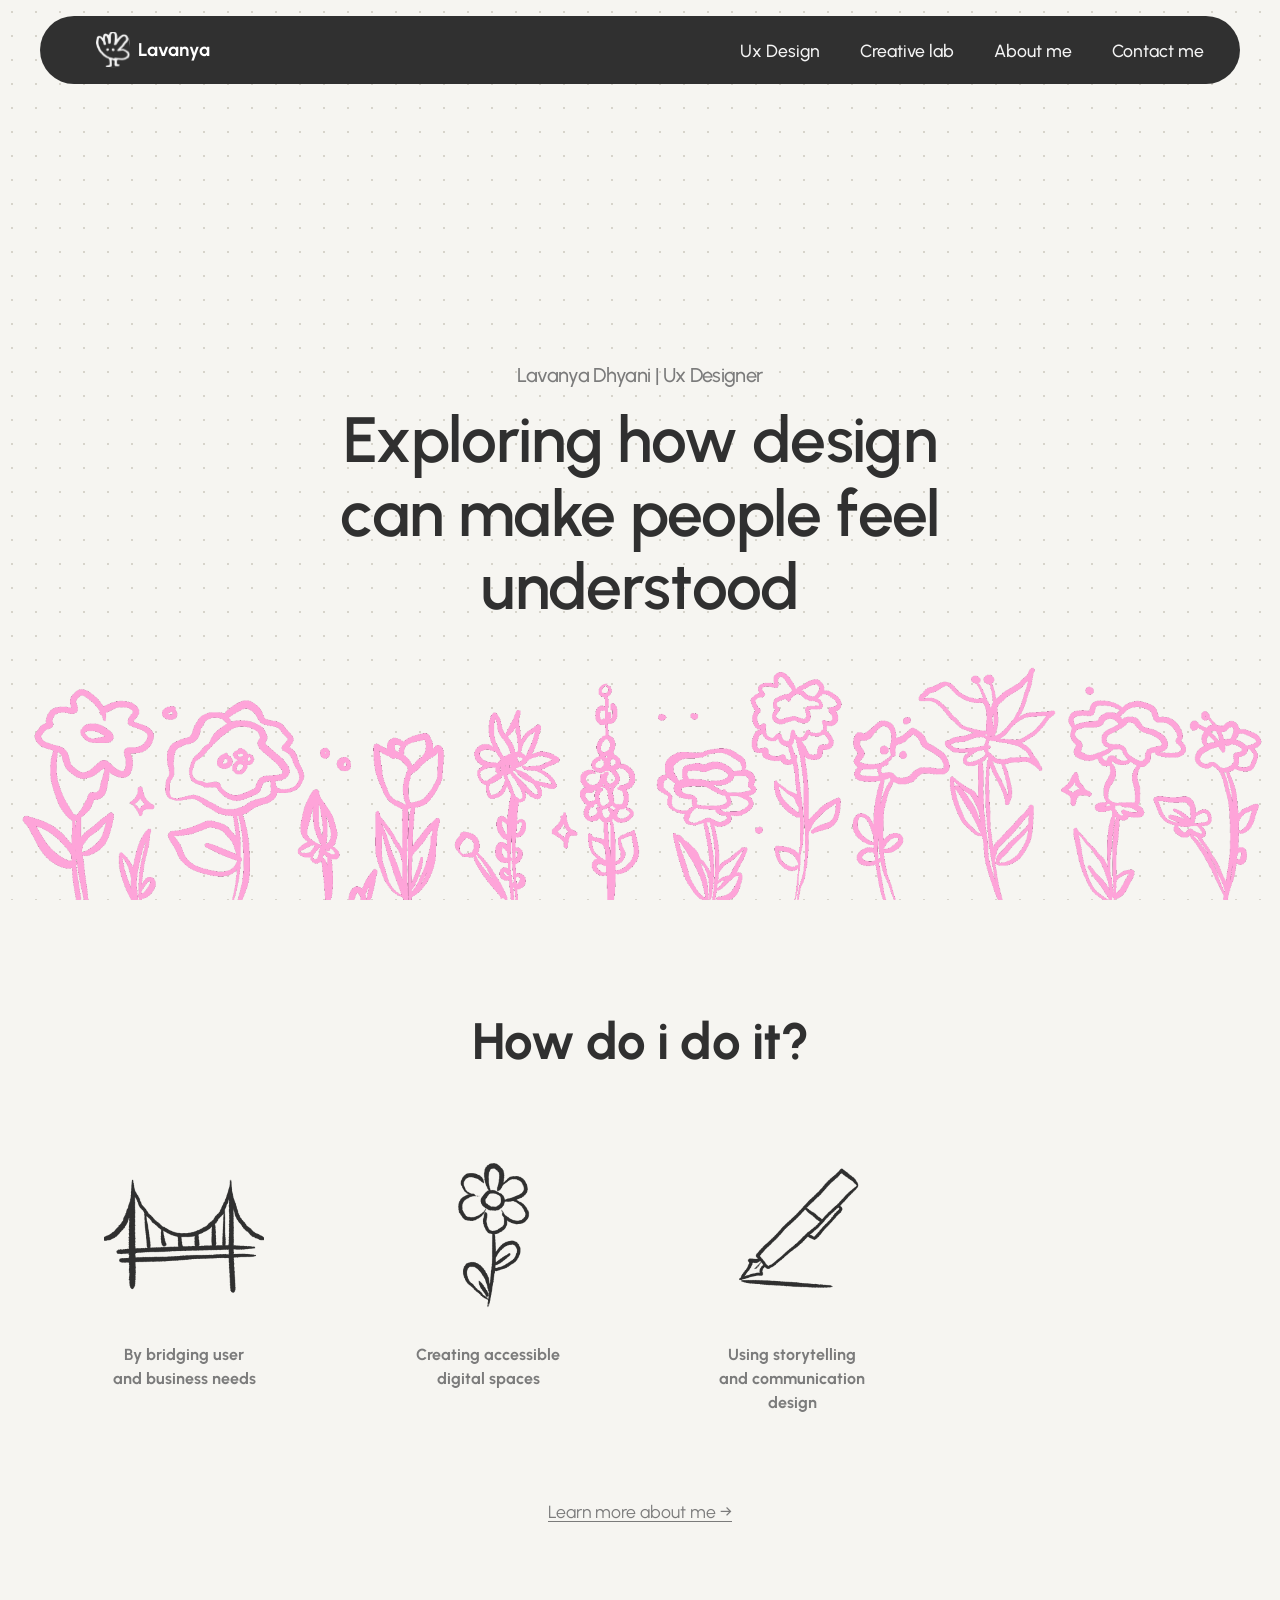
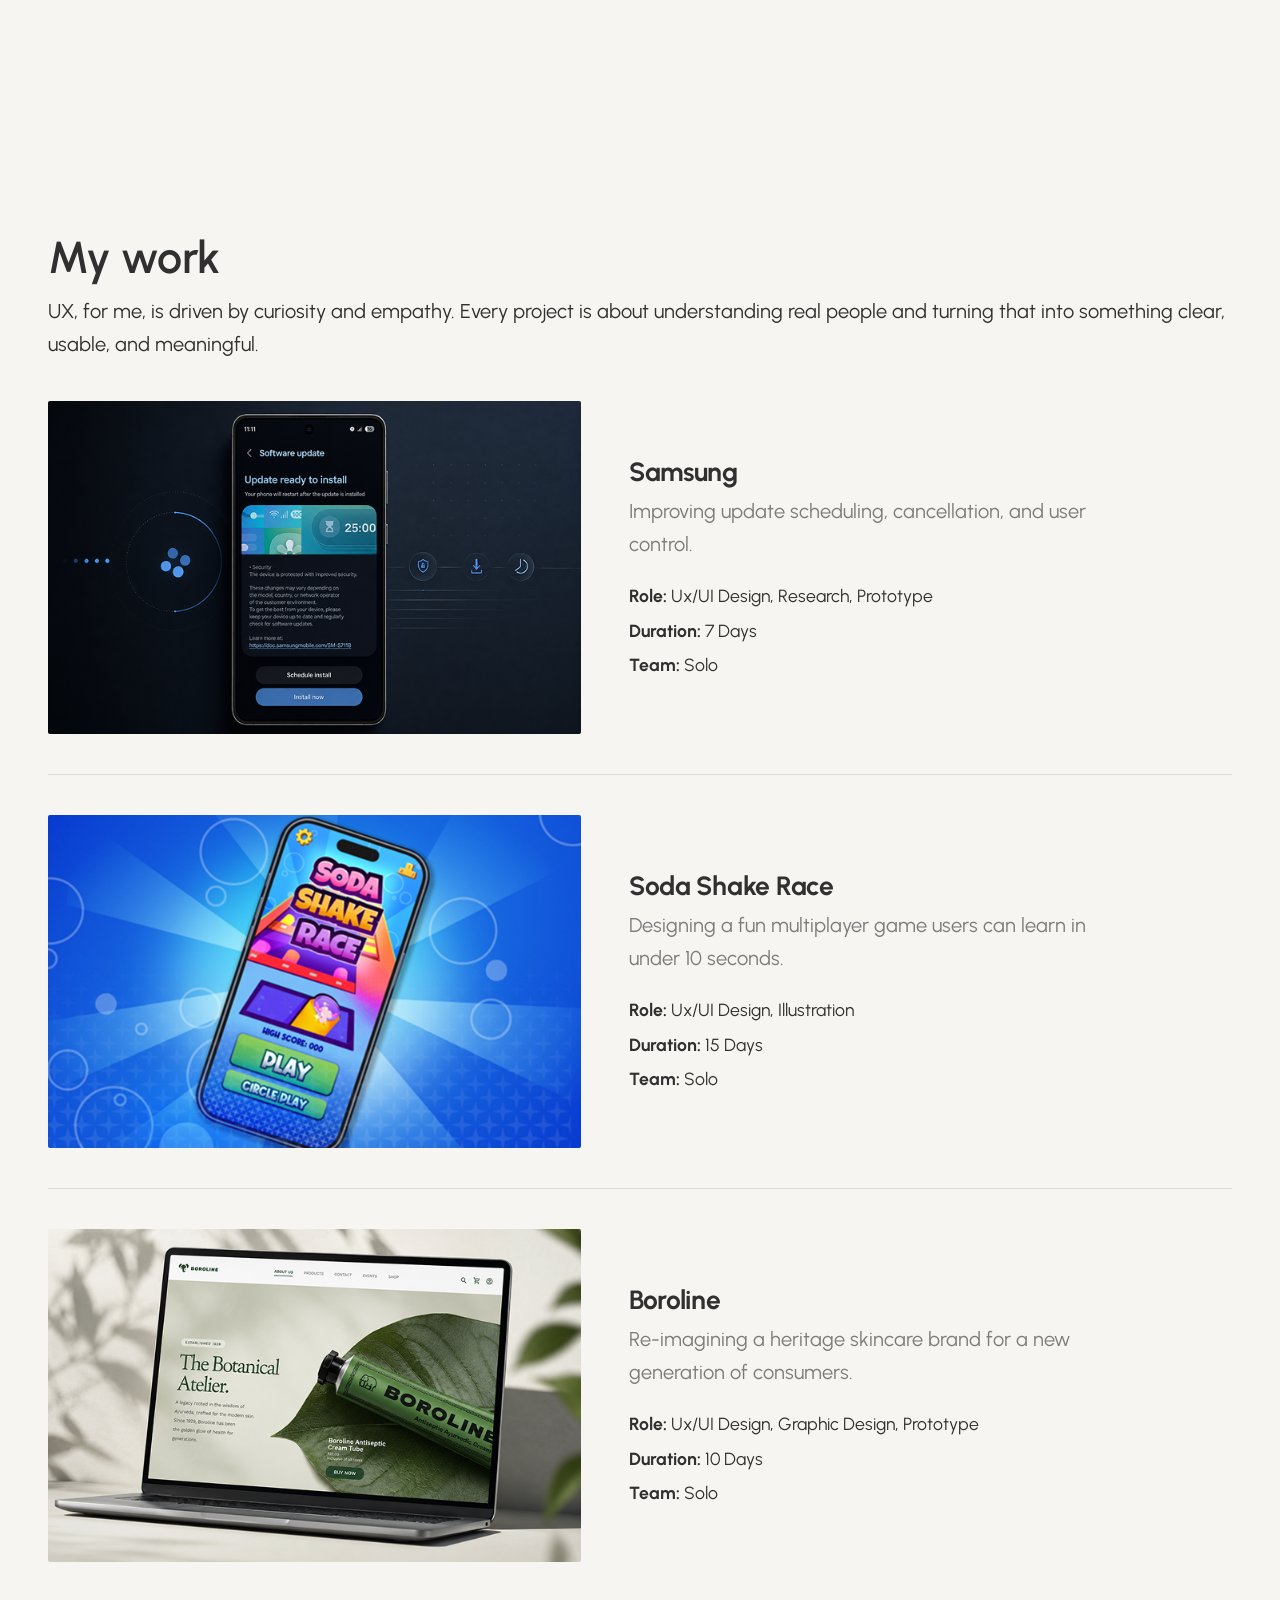
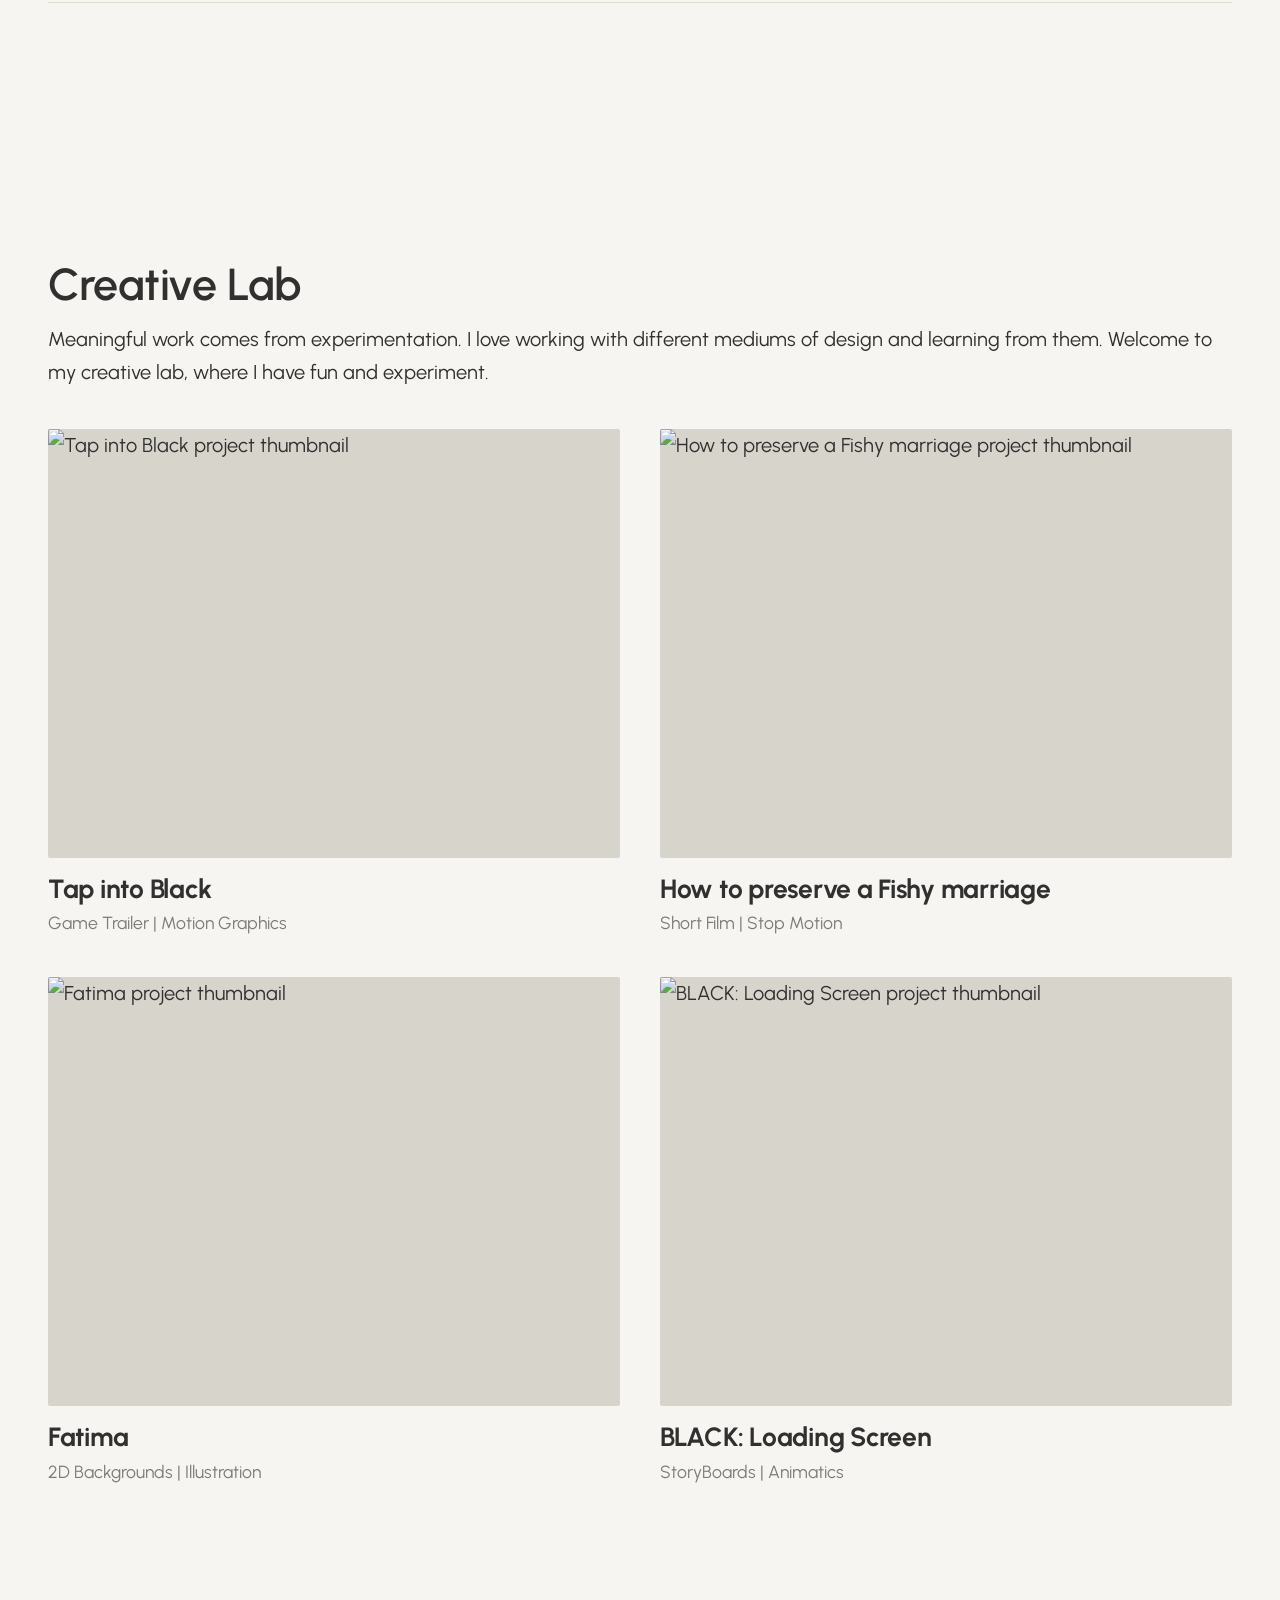
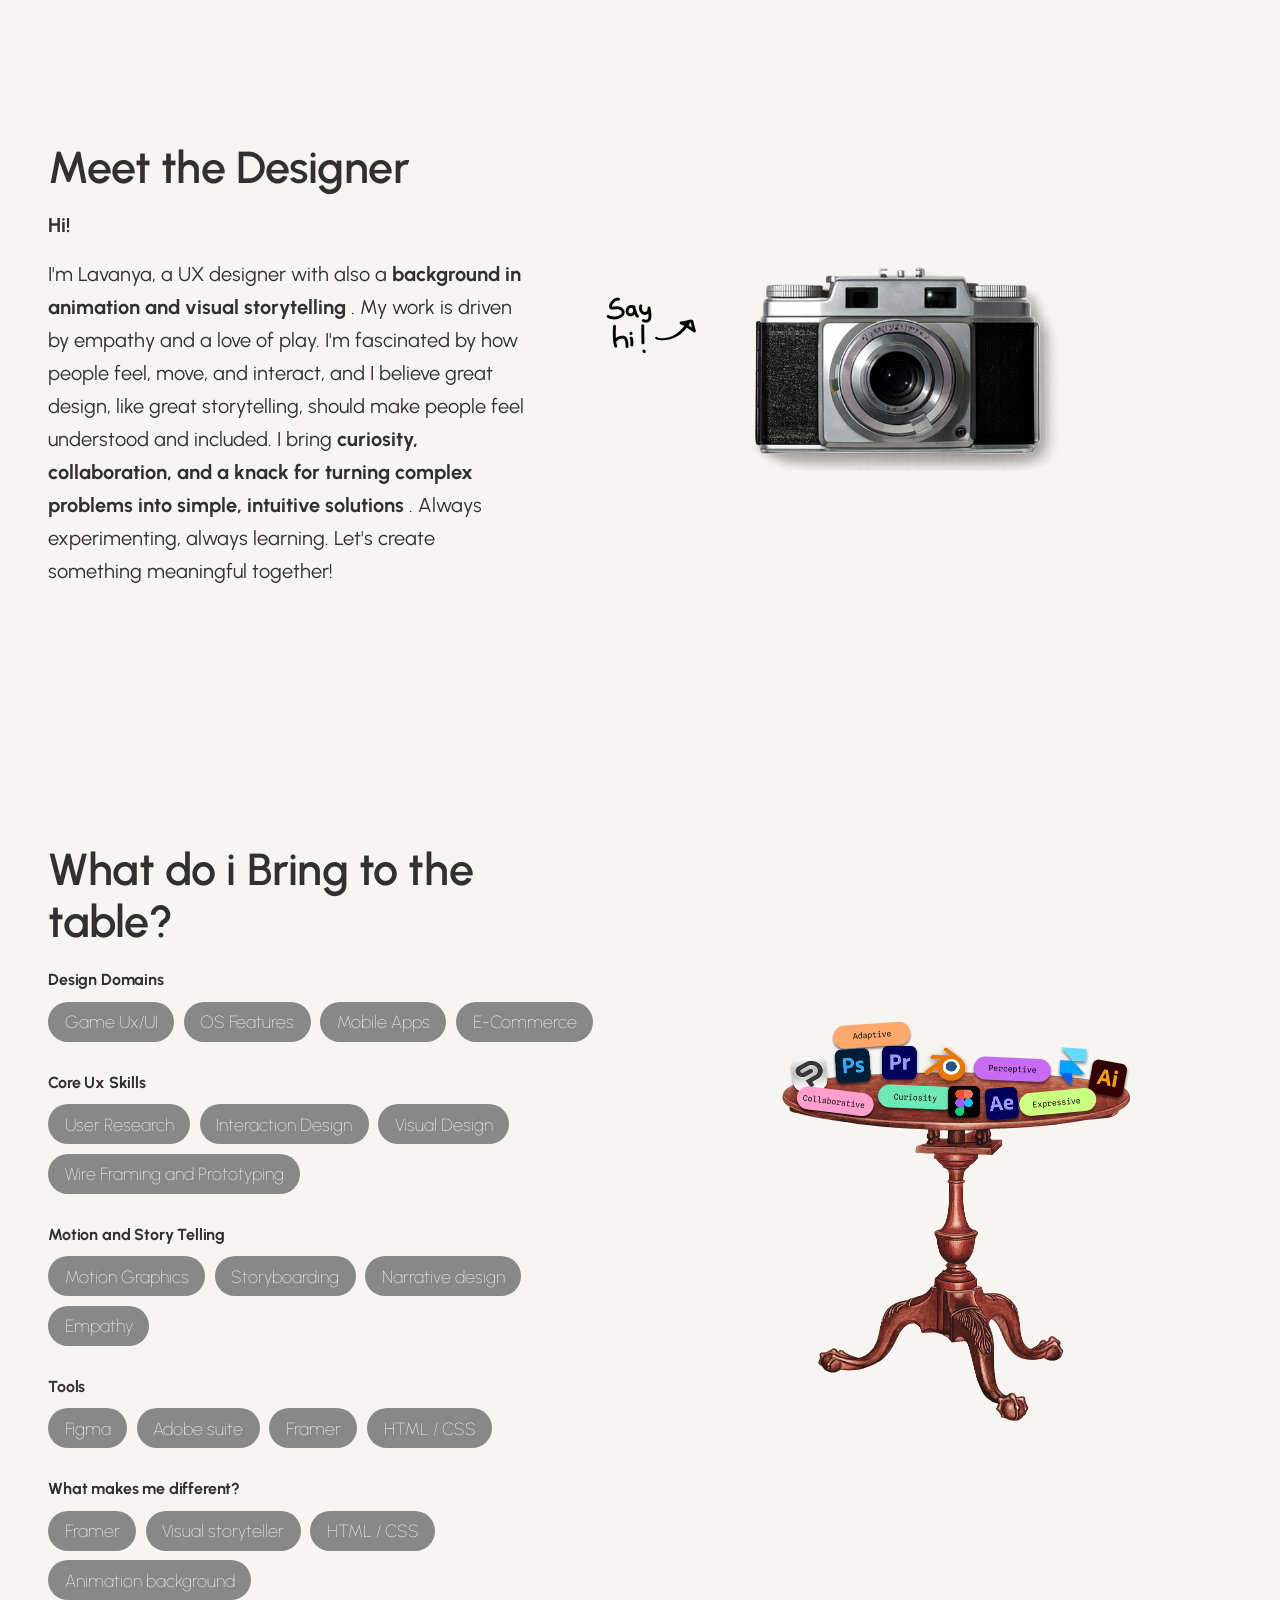
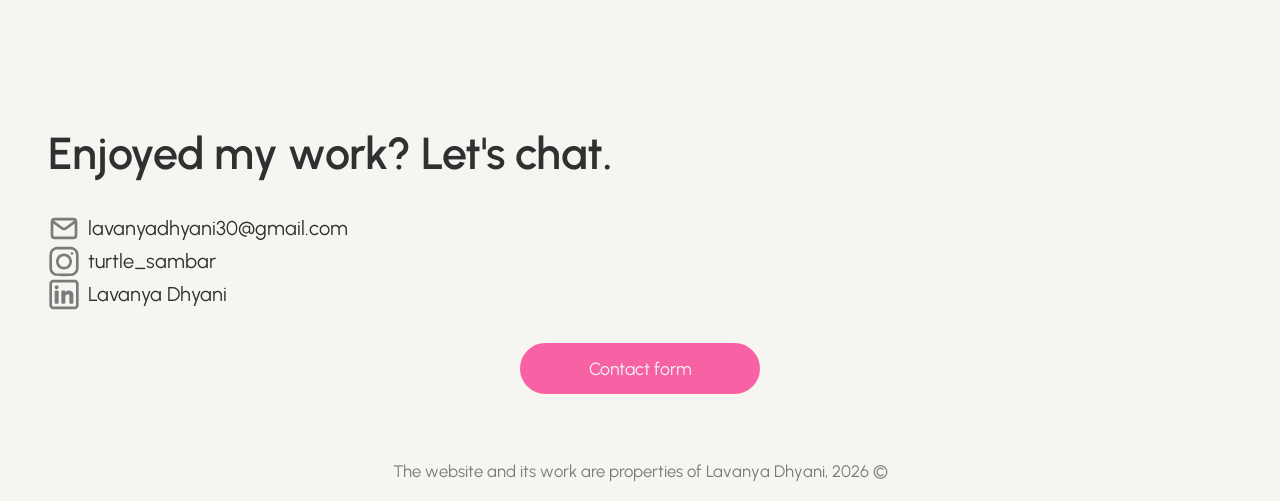
==== commit ea95028c: "15.07.2026 2:34 am" ====
--- a/index.html
+++ b/index.html
@@ -348,6 +348,10 @@
 
   </main>
 
+  <button id="backToTop" aria-label="Go to top">
+    <span>↑</span>
+</button>
+
   <script src="js/script.js"></script>
 
    <!-- ============ contact me ============ -->
--- a/css/style.css
+++ b/css/style.css
@@ -423,6 +423,24 @@
 }
 
 /* ---------- 8. HERO ---------- */
+.hero-heading {
+    opacity: 0;
+    transform: translateY(60px);
+    animation: heroFadeUp 1s ease-out forwards;
+    animation-delay: 0.3s;
+}
+
+@keyframes heroFadeUp {
+    from {
+        opacity: 0;
+        transform: translateY(60px);
+    }
+
+    to {
+        opacity: 1;
+        transform: translateY(0);
+    }
+}
 
 .hero {
   display: flex;
@@ -467,6 +485,24 @@
 .flower-strip--bottom {
   margin-top: 1.5rem;
 }
+.flower-gif {
+    opacity: 0;
+    transform: translateY(50px);
+    animation: flowerReveal 0.9s cubic-bezier(.16,1,.3,1) forwards;
+    animation-delay: 0.45s;
+}
+
+@keyframes flowerReveal {
+    from {
+        opacity: 0;
+        transform: translateY(50px);
+    }
+
+    to {
+        opacity: 1;
+        transform: translateY(0);
+    }
+}
 
 .h1-title {
   display: flex;
@@ -498,6 +534,42 @@
   margin-bottom: 1rem;
   text-align: center;
 }
+.eyebrow {
+    opacity: 0;
+    transform: translateX(-30px);
+    animation: eyebrowReveal 0.6s ease-out forwards;
+}
+
+.hero-heading {
+    opacity: 0;
+    transform: translateY(60px);
+    animation: heroReveal 0.9s ease-out forwards;
+    animation-delay: 0.25s;
+}
+
+@keyframes eyebrowReveal {
+    from {
+        opacity: 0;
+        transform: translateY(-30px);
+    }
+
+    to {
+        opacity: 1;
+        transform: translateX(0);
+    }
+}
+
+@keyframes heroReveal {
+    from {
+        opacity: 0;
+        transform: translateY(60px);
+    }
+
+    to {
+        opacity: 1;
+        transform: translateY(0);
+    }
+}
 
 /* ---- BUT HOW DO I DO IT ---- */
 .how-section {
@@ -530,6 +602,31 @@
   flex-direction: column;
   align-items: center;
   gap: 2rem;
+}
+.how-item {
+    opacity: 0;
+    transform: translateY(40px);
+    transition:
+        opacity 0.8s cubic-bezier(.16,1,.3,1),
+        transform 0.8s cubic-bezier(.16,1,.3,1);
+}
+
+.how-item.show {
+    opacity: 1;
+    transform: translateY(0);
+}
+
+
+@keyframes fadeUp {
+    from {
+        opacity: 0;
+        transform: translateY(40px);
+    }
+
+    to {
+        opacity: 1;
+        transform: translateY(0);
+    }
 }
 
 .how-icon {
@@ -574,6 +671,7 @@
     height: 120px;
   }
 }
+
 
 /* ---------- 9. SECTION INTROS (shared by Ux Design / Creative Lab) ---------- */
 
@@ -849,6 +947,53 @@
   }
 }
 
+.creative-lab .section-intro h2 {
+    opacity: 0;
+    transform: translateY(30px);
+
+    transition:
+        opacity 0.8s ease-in-out,
+        transform 0.8s ease-in-out;
+}
+
+.creative-lab .section-intro h2.show {
+    opacity: 1;
+    transform: translateY(0);
+}
+
+.about-text h2 {
+    opacity: 0;
+    transform: translateY(30px);
+
+    transition:
+        opacity 0.8s ease-in-out,
+        transform 0.8s ease-in-out;
+}
+
+.about-text h2.show {
+    opacity: 1;
+    transform: translateY(0);
+}
+
+.hero-reveal {
+    opacity: 0;
+    transform: translateY(60px);
+
+    animation: heroReveal 1s ease-out forwards;
+    animation-delay: 0.25s;
+}
+
+@keyframes heroReveal {
+    from {
+        opacity: 0;
+        transform: translateY(60px);
+    }
+
+    to {
+        opacity: 1;
+        transform: translateY(0);
+    }
+}
 /* =========================================================
    BREAKPOINT: 1024px and up (desktop)
    - Full inline nav replaces the hamburger
@@ -884,16 +1029,38 @@
     flex-direction: row;
     align-items: center;
     gap: 3rem;
-  }
-
-  .project-image-link,
-  .project-image {
+    
+  }
+
+ .project-image-link {
     flex: 0 0 45%;
-  }
-
+    opacity: 0;
+    transition: opacity 1s ease-in-out;
+}
+
+.project-image {
+    width: 100%;
+    display: block;
+}
+
+.project-image-link.show {
+    opacity: 1;
+}
   .project-content {
     flex: 1;
-  }
+     opacity: 0;
+    transform: translateX(80px);
+
+    transition:
+        opacity 1s ease-in-out,
+        transform 1s ease-in-out;
+}
+
+.project-content.show {
+    opacity: 1;
+    transform: translateX(0);
+}
+  
 
   /* Meet the Designer: two columns */
   .about-inner {
@@ -1536,3 +1703,50 @@
 soda-problem-list li {
 margin-: 0.75rem;
 }
+
+#backToTop {
+    position: fixed;
+    bottom: 2rem;
+    right: 2rem;
+
+    width: 56px;
+    height: 56px;
+
+   
+    border-radius: 50%;
+
+   background: white;
+border: 2px solid #303030;
+color: #303030;
+
+    font-size: 1.5rem;
+    cursor: pointer;
+
+    display: flex;
+    align-items: center;
+    justify-content: center;
+
+    box-shadow: 0 8px 24px rgba(0,0,0,0.15);
+
+    opacity: 0;
+    visibility: hidden;
+
+    transform: translateY(20px);
+
+    transition:
+        opacity 0.3s ease,
+        transform 0.3s ease,
+        visibility 0.3s ease;
+
+    z-index: 1000;
+}
+
+#backToTop.show {
+    opacity: 1;
+    visibility: visible;
+    transform: translateY(0);
+}
+
+#backToTop:hover {
+    transform: translateY(-4px);
+}
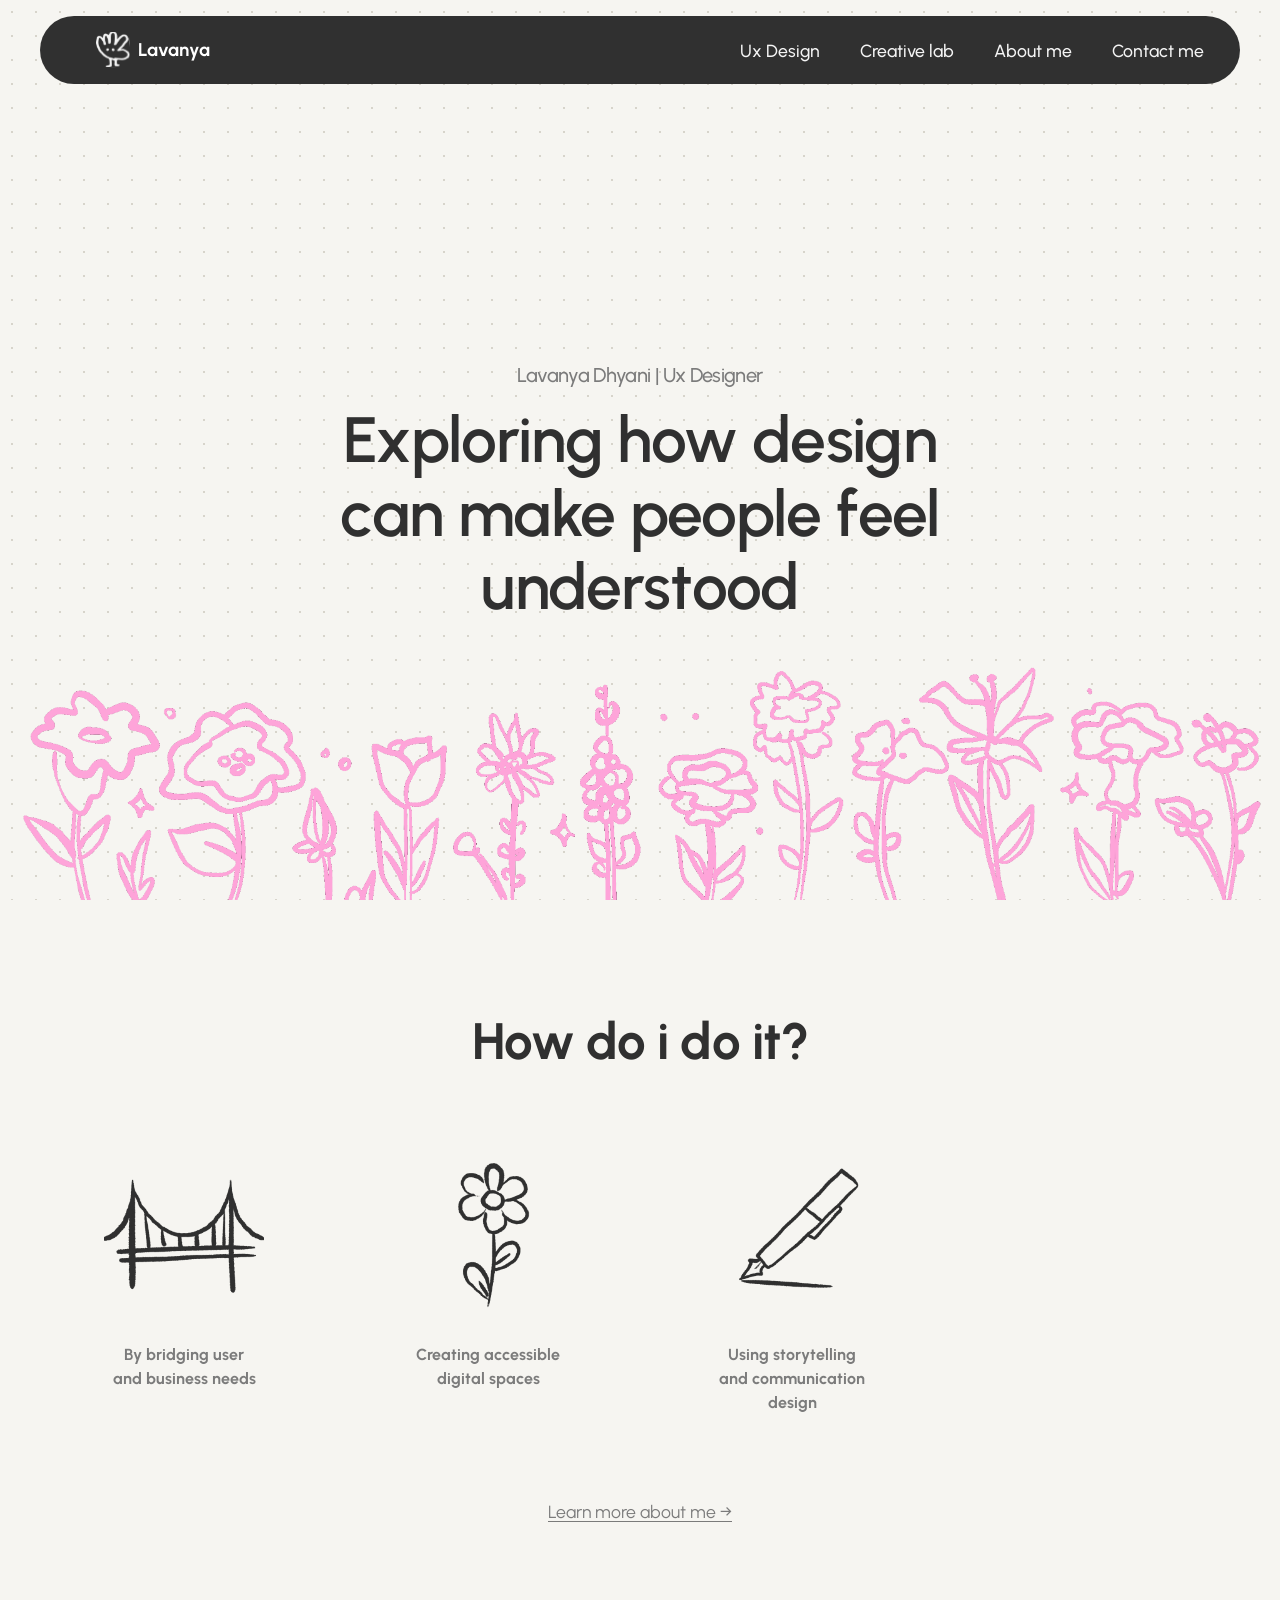
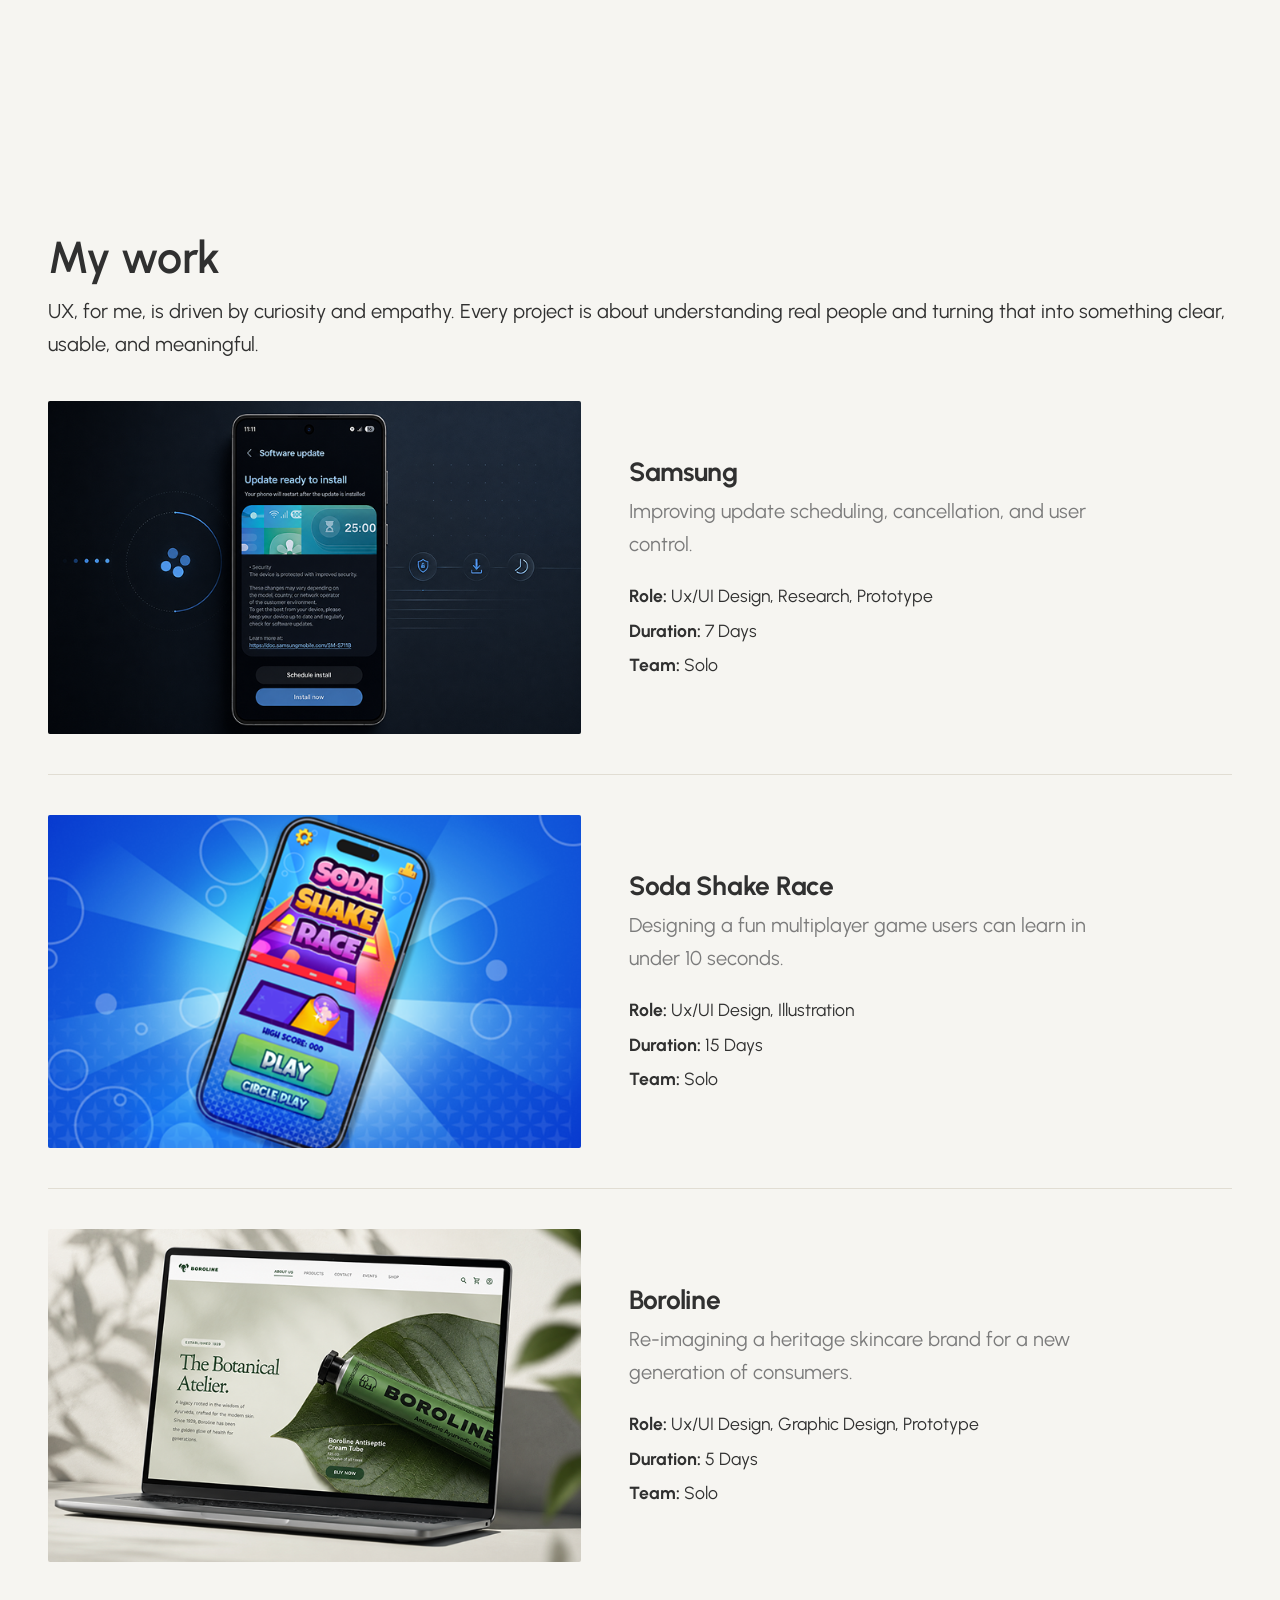
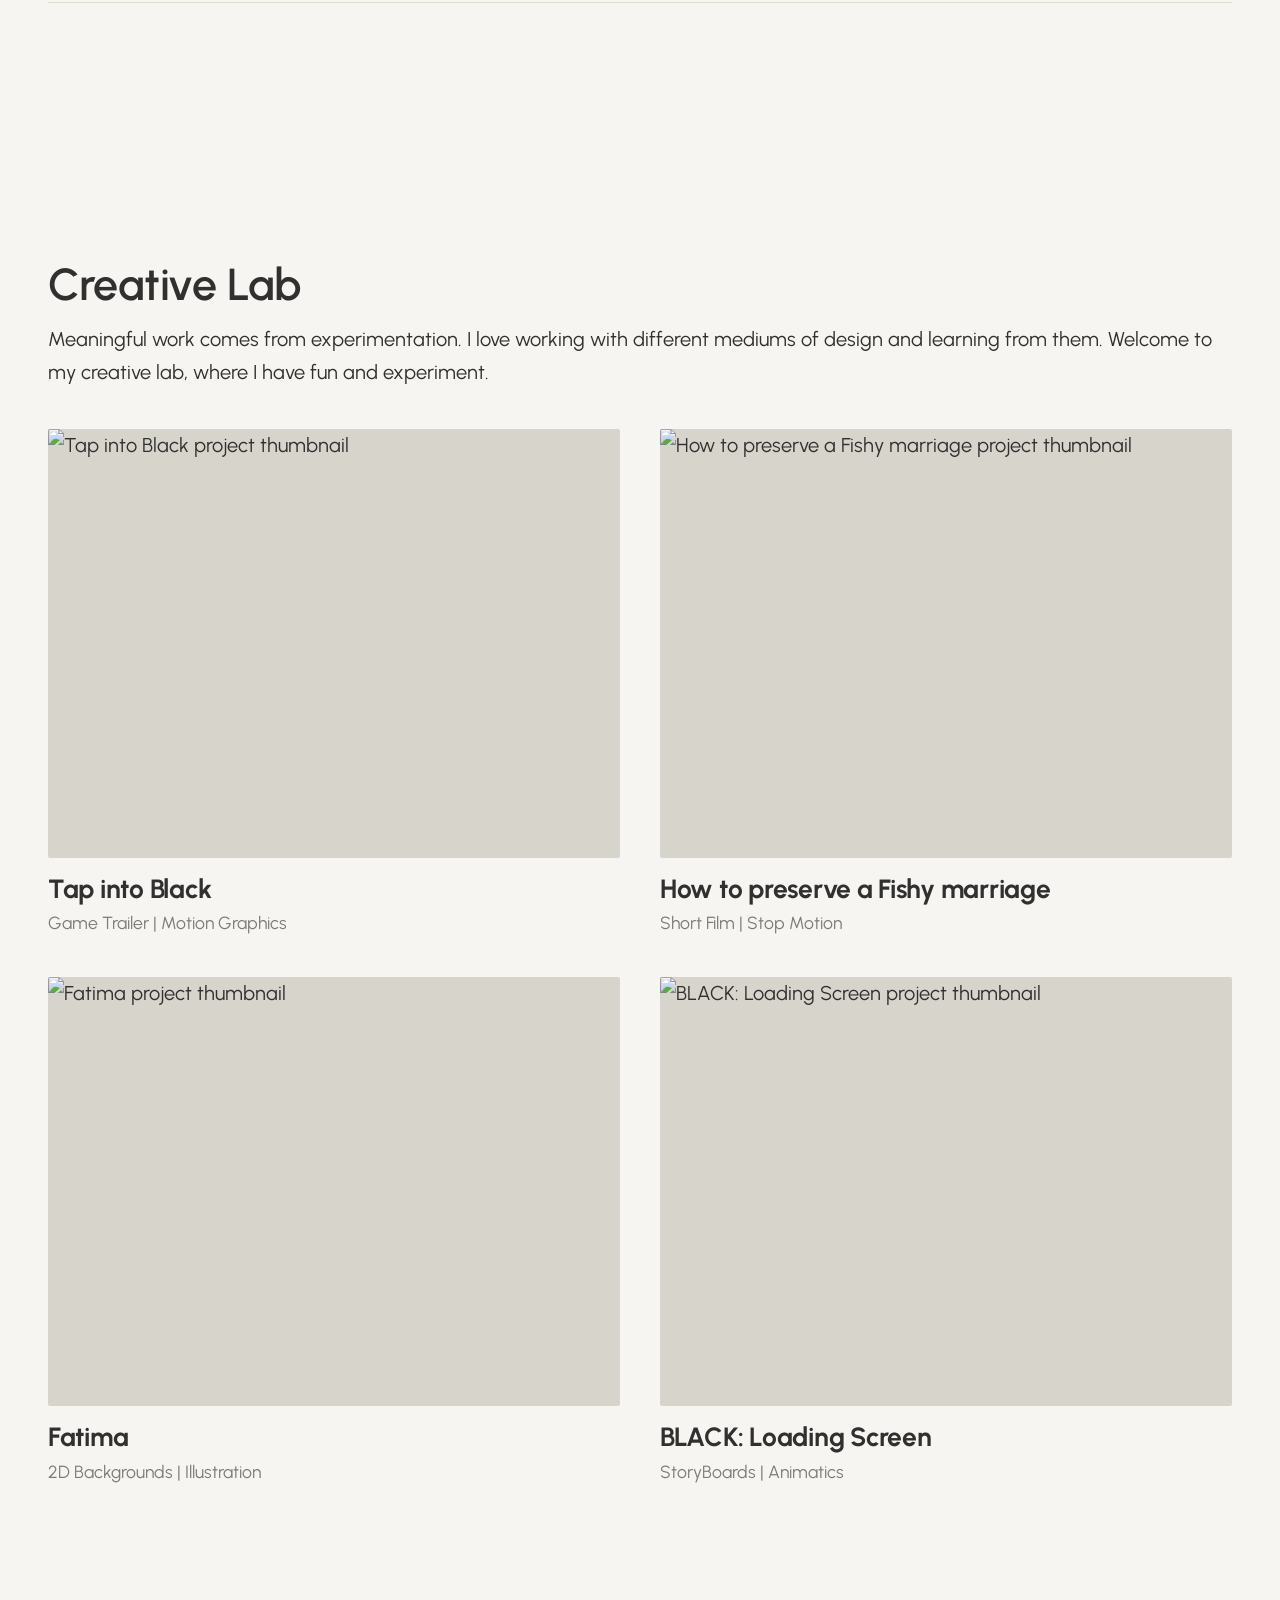
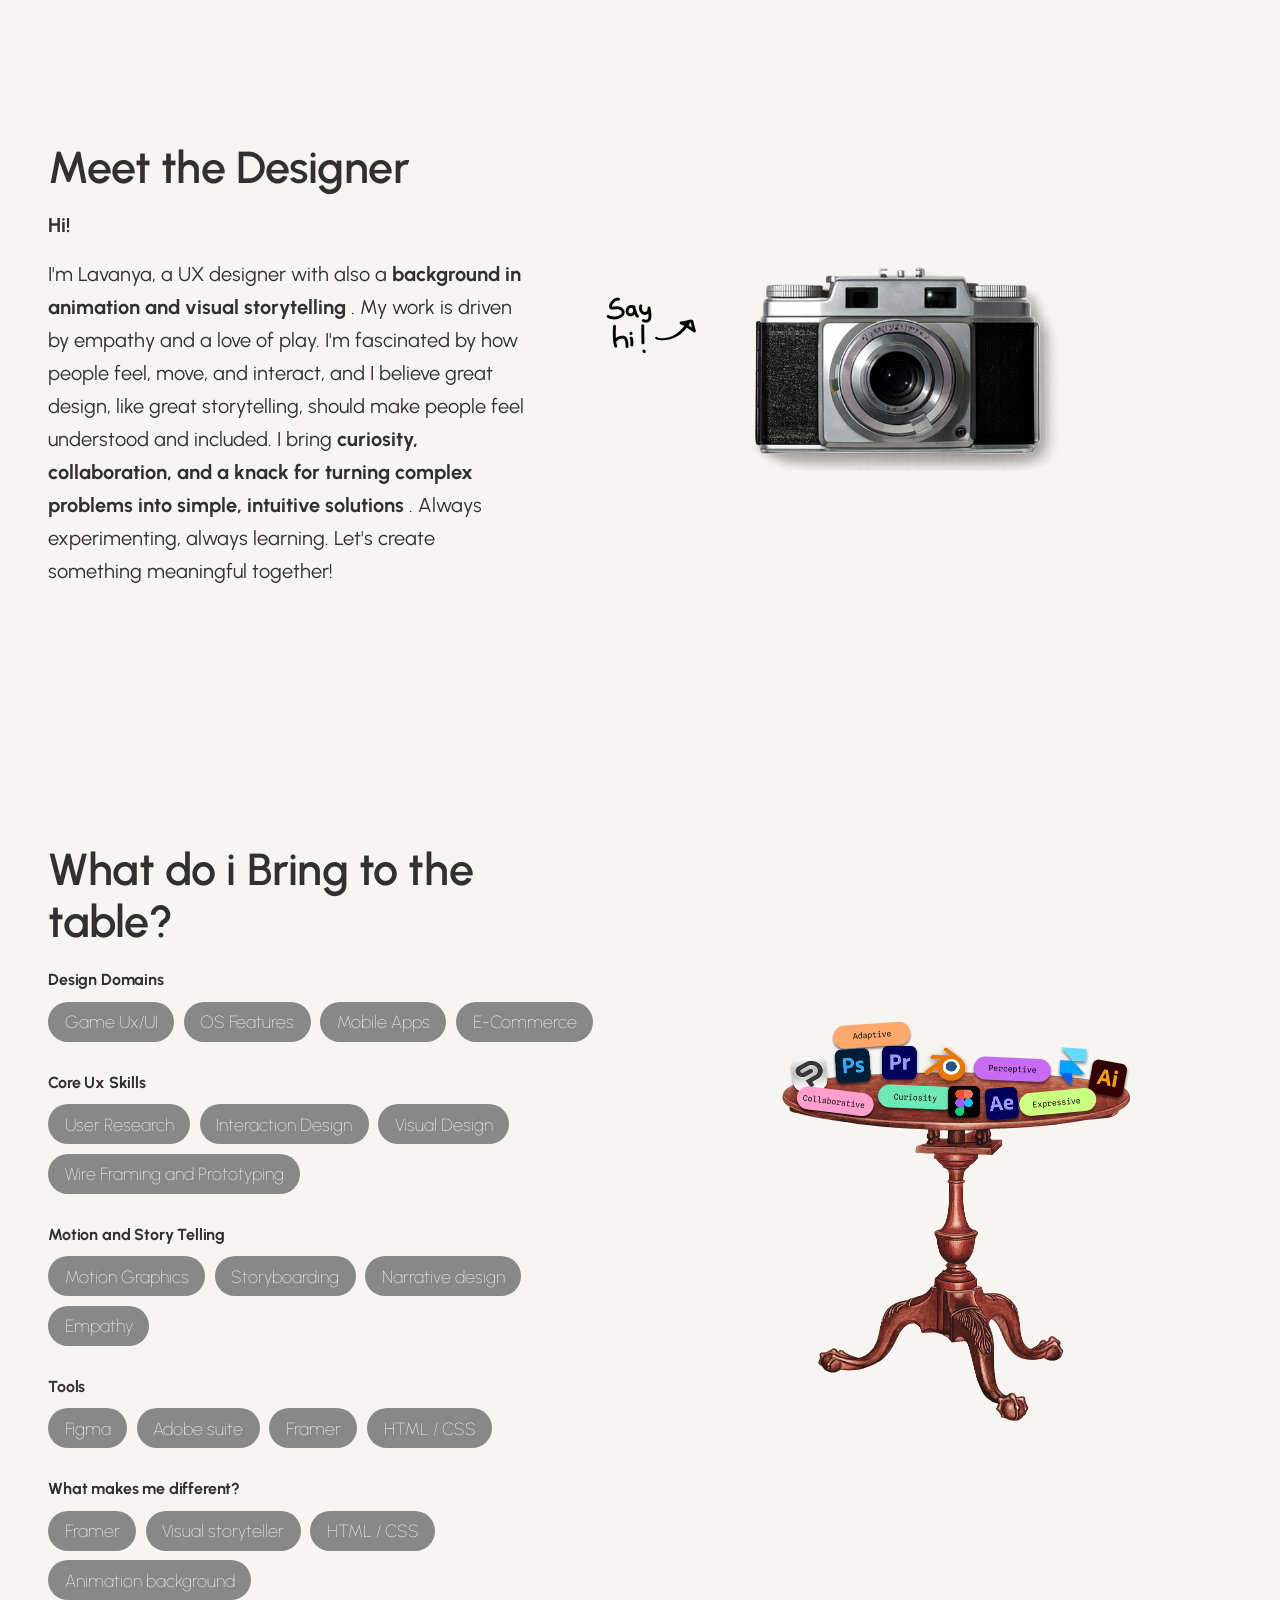
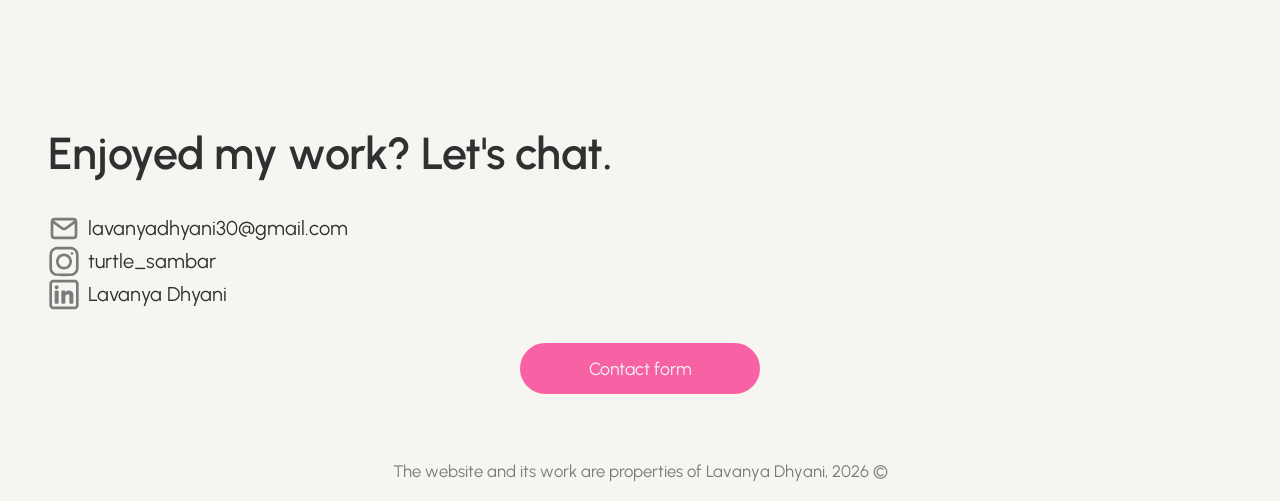
==== commit c887b166: "15-07-2026 19:47" ====
--- a/index.html
+++ b/index.html
@@ -162,11 +162,11 @@
 
         <!-- Project 2 -->
         <article class="project-card" data-gsap="project-card">
-          <a class="project-image-link" href="case-studies/soda-shake-race.html" tabindex="-1" aria-hidden="true">
+          <a class="project-image-link" href="SodaShakeRace.html" tabindex="-1" aria-hidden="true">
             <img class="project-image" src="assets/images/sodashakerace-thumnail.png" alt="" loading="lazy">
           </a>
           <div class="project-content">
-            <h3><a href="case-studies/soda-shake-race.html">Soda Shake Race</a></h3>
+            <h3><a href="SodaShakeRace.html">Soda Shake Race</a></h3>
             <p class="project-desc">Designing a fun multiplayer game users can learn in under 10 seconds.</p>
             <ul class="project-meta">
               <li><span class="meta-label">Role:</span> Ux/UI Design, Illustration</li>
@@ -178,7 +178,7 @@
 
         <!-- Project 3 -->
         <article class="project-card" data-gsap="project-card">
-          <a class="project-image-link" href="case-studies/boroline.html" tabindex="-1" aria-hidden="true">
+          <a class="project-image-link" href="Boroline.html" tabindex="-1" aria-hidden="true">
             <img class="project-image" src="assets/images/boroline-thumnail.png" alt="" loading="lazy">
           </a>
           <div class="project-content">
@@ -186,7 +186,7 @@
             <p class="project-desc">Re-imagining a heritage skincare brand for a new generation of consumers.</p>
             <ul class="project-meta">
               <li><span class="meta-label">Role:</span> Ux/UI Design, Graphic Design, Prototype</li>
-              <li><span class="meta-label">Duration:</span> 10 Days</li>
+              <li><span class="meta-label">Duration:</span> 5 Days</li>
               <li><span class="meta-label">Team:</span> Solo</li>
             </ul>
           </div>
--- a/css/style.css
+++ b/css/style.css
@@ -1170,7 +1170,7 @@
   position: relative;
   height: 100vh;
   padding-top: calc(var(--nav-height) + 4rem);
-  padding-bottom: 4rem;
+  padding-bottom: ;
   padding-inline: var(--container-pad);
   
   justify-content: center;
@@ -1260,7 +1260,8 @@
    justify-content: space-between;
    flex-direction: column;
  width: 10rem;
- object-fit: cover;
+ object-fit:fill;
+ 
 
 }
 
@@ -1269,7 +1270,7 @@
  
 
 .cs-flow-item figcaption {
-  src: ;
+  
   margin-top: 0.6rem;
   font-size: 0.85rem;
   color: var(--color-text-muted);
@@ -1310,7 +1311,7 @@
    ---------------------------------------------------------- */
 
 .friction-section {
-    max-width: 1100px;
+    max-width: 70%;
     margin-inline: auto;
     padding: 5rem 2rem;
 }
@@ -1657,9 +1658,10 @@
 }
 
 .finaldes-inner {
-  display: flex;
-  flex-direction: column;
-  gap: 2rem;
+  width: 100%;
+  max-width: var(--container-width);
+  margin-inline: auto;
+  padding-inline: var(--container-pad);
 }
 
 
@@ -1716,7 +1718,7 @@
     border-radius: 50%;
 
    background: white;
-border: 2px solid #303030;
+border: 2px solid #646464;
 color: #303030;
 
     font-size: 1.5rem;
@@ -1750,3 +1752,90 @@
 #backToTop:hover {
     transform: translateY(-4px);
 }
+
+.my-other-projects {
+  padding-block: 5rem;
+  padding-inline: var(--container-pad);
+}
+
+.other-projects {
+  max-width: var(--container-width);
+  margin-inline: auto;
+}
+
+.other-proj-img {
+  margin-top: 3rem;
+  width: 25rem;
+  height: auto;
+}
+
+.other-proj-img-container {
+  display: flex;
+  flex-wrap: wrap;
+  flex-direction: row;
+  gap: 2rem
+}
+
+.projects-thumbnails {
+  display: flex;
+  flex-direction: column;
+}
+
+.other-proj-link {
+font-weight: 700;
+}
+
+.other-proj-link:hover {
+  opacity: 0.7;
+  text-decoration:underline; 
+}
+
+.final-img-container {
+  display: flex;
+  flex-direction: column;
+  flex-wrap: wrap;
+  justify-content: center;
+  align-content: flex-start;
+  margin-bottom: 2rem;
+}
+
+.final-img-text {
+  direction: flex;
+  flex-wrap: wrap;
+  text-align: center;
+}
+
+.soda-final-img {
+  width: 20rem;
+}
+
+.soda-shake-finals-row {
+ display: flex;
+ flex-direction: row;
+ flex-wrap: wrap;
+ 
+}
+ .boro-final-des {
+  display: grid;
+   grid-template-columns: repeat(2, 2fr); 
+   gap: 2rem; 
+   row-gap: 5rem;
+   margin-top: 5rem;
+  
+}
+.boro-img-conainer {
+  display: flex;
+  flex-direction: column;
+  justify-content: baseline;
+  align-items: center;
+  
+}
+
+.boro-final-img {
+  width: 100%;
+
+ 
+}
+
+
+
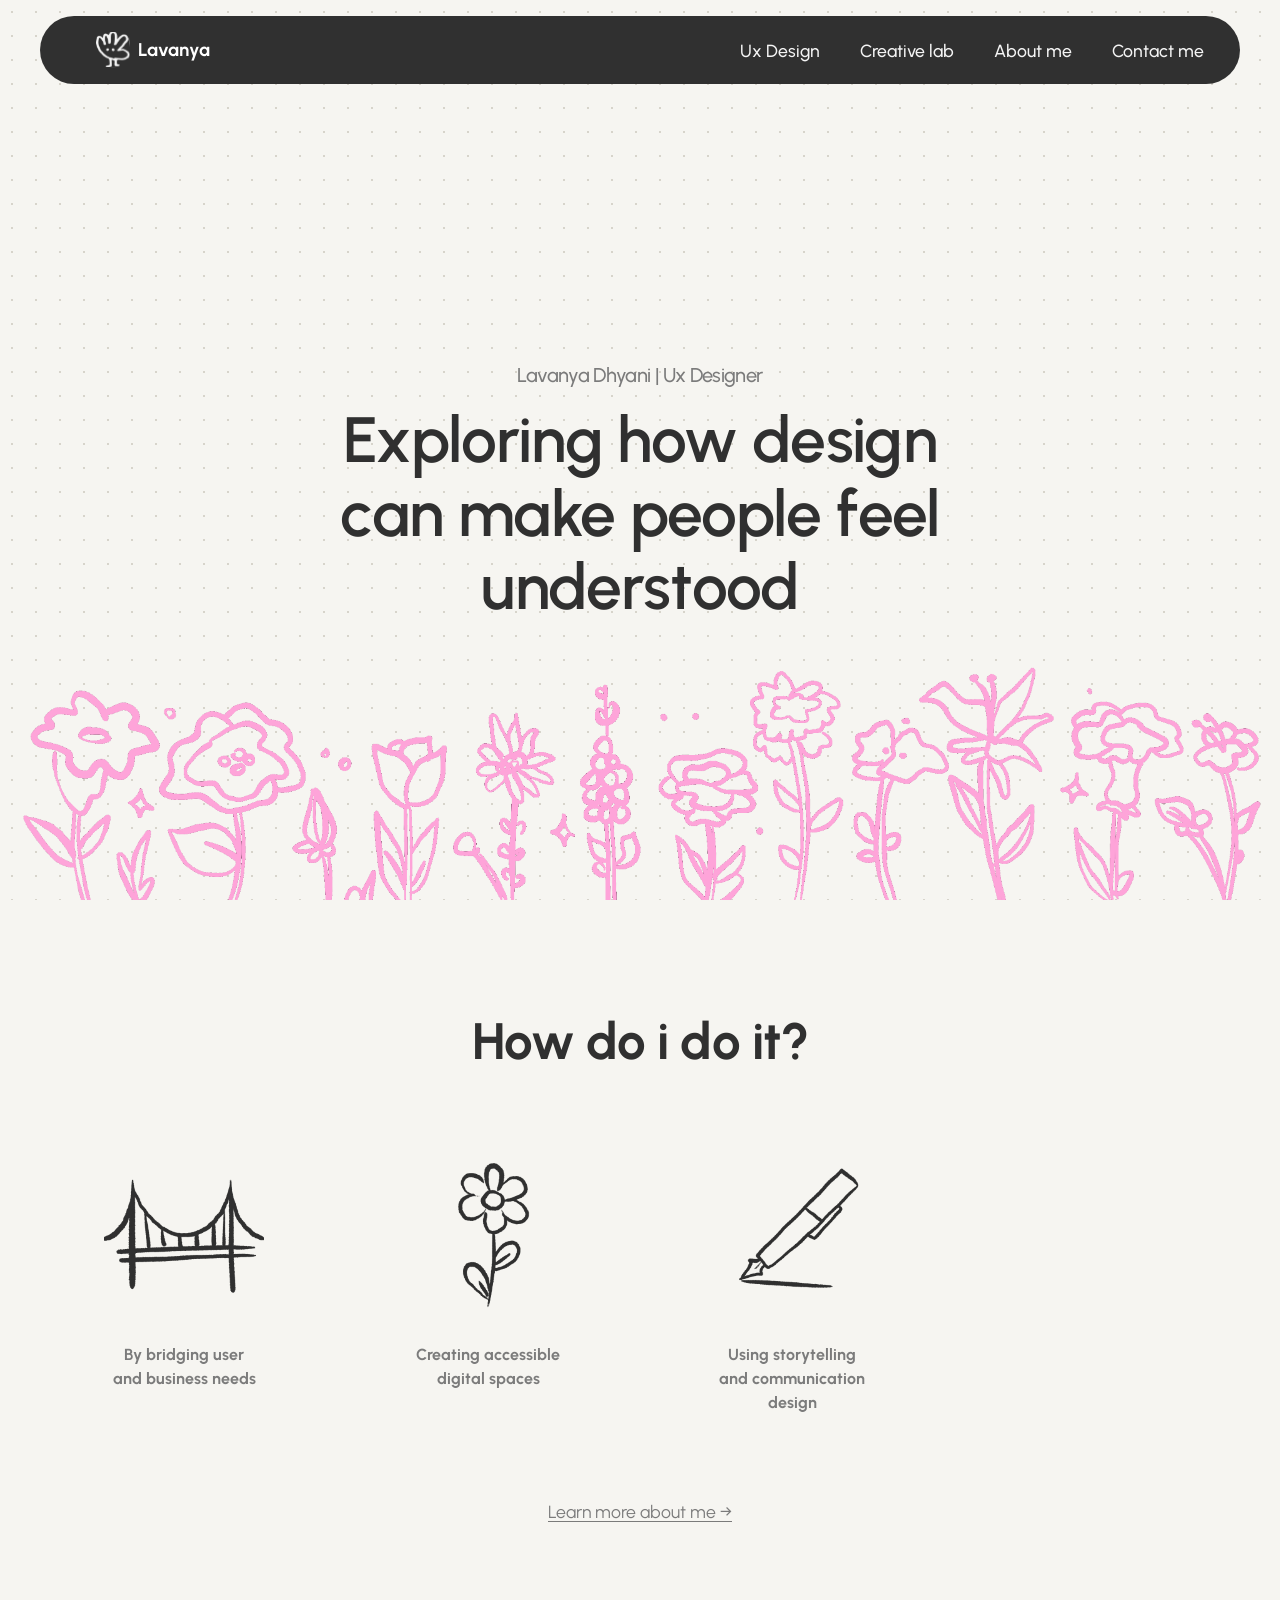
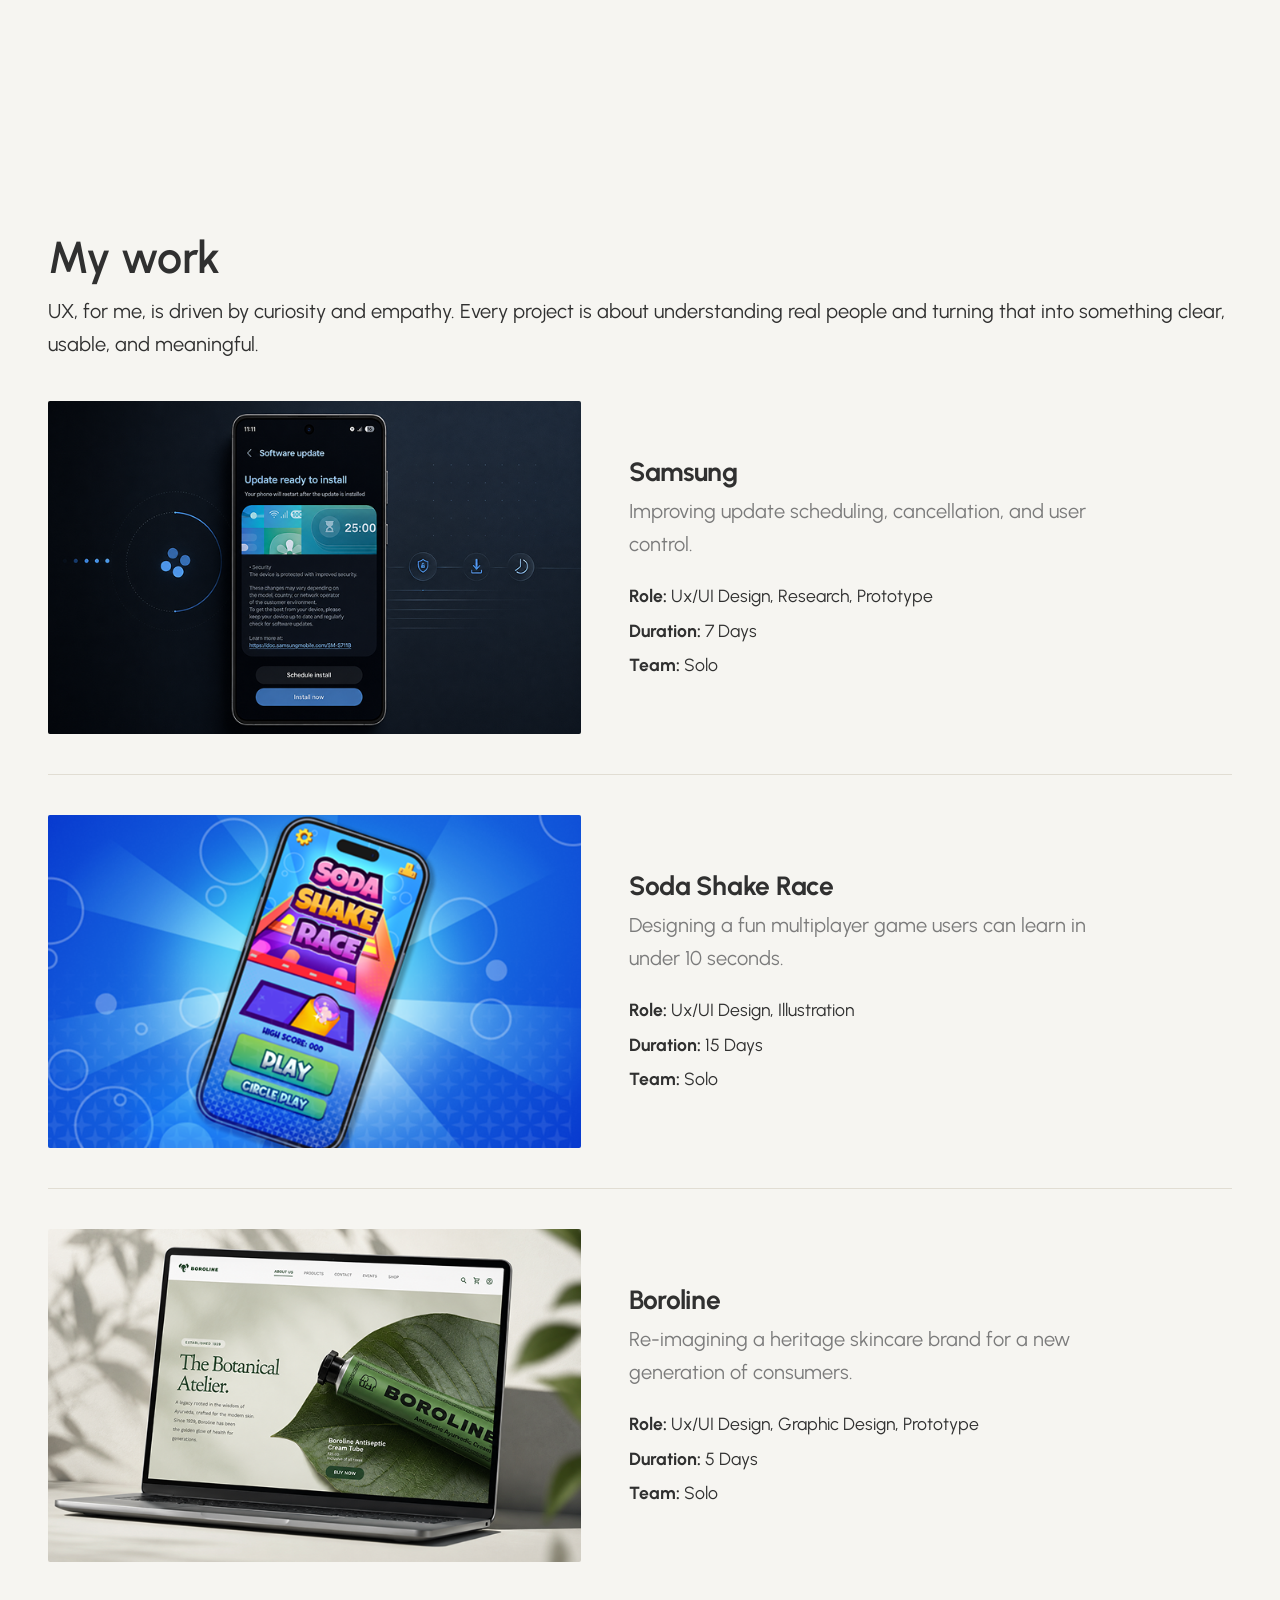
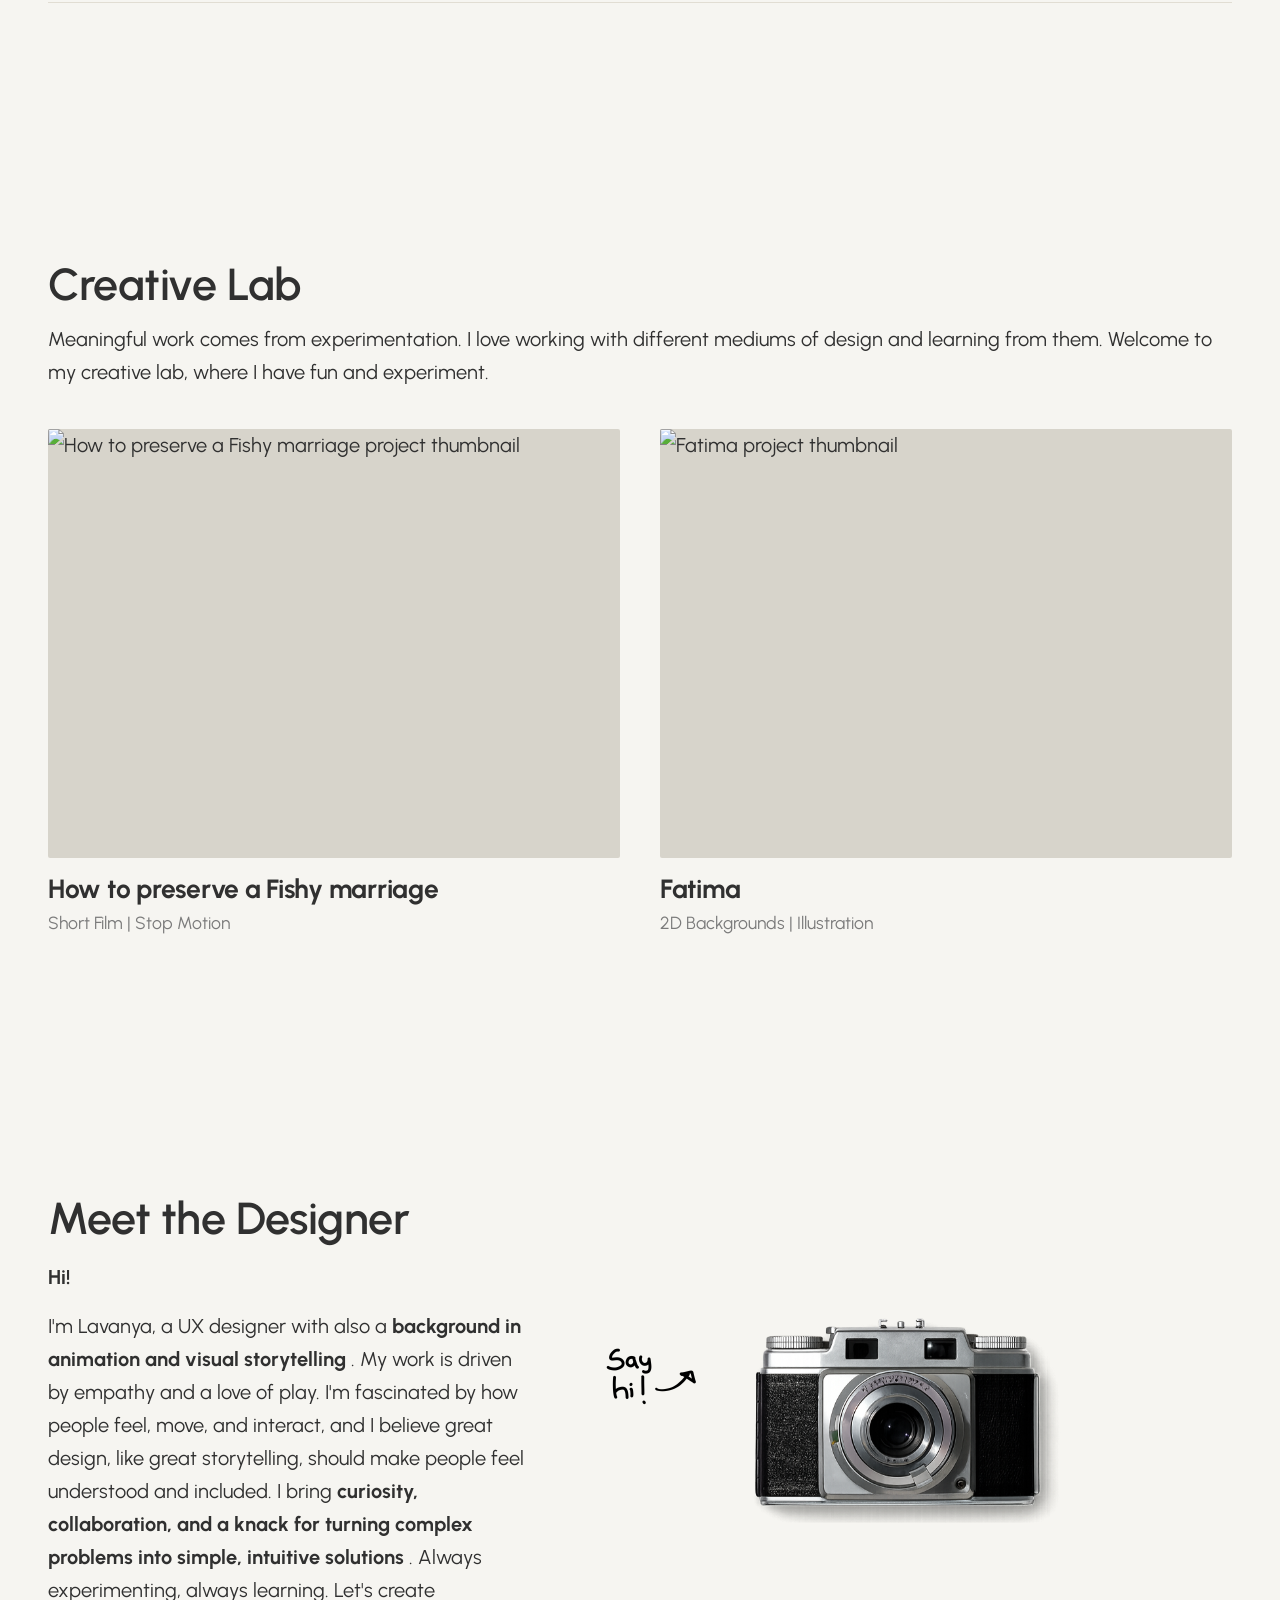
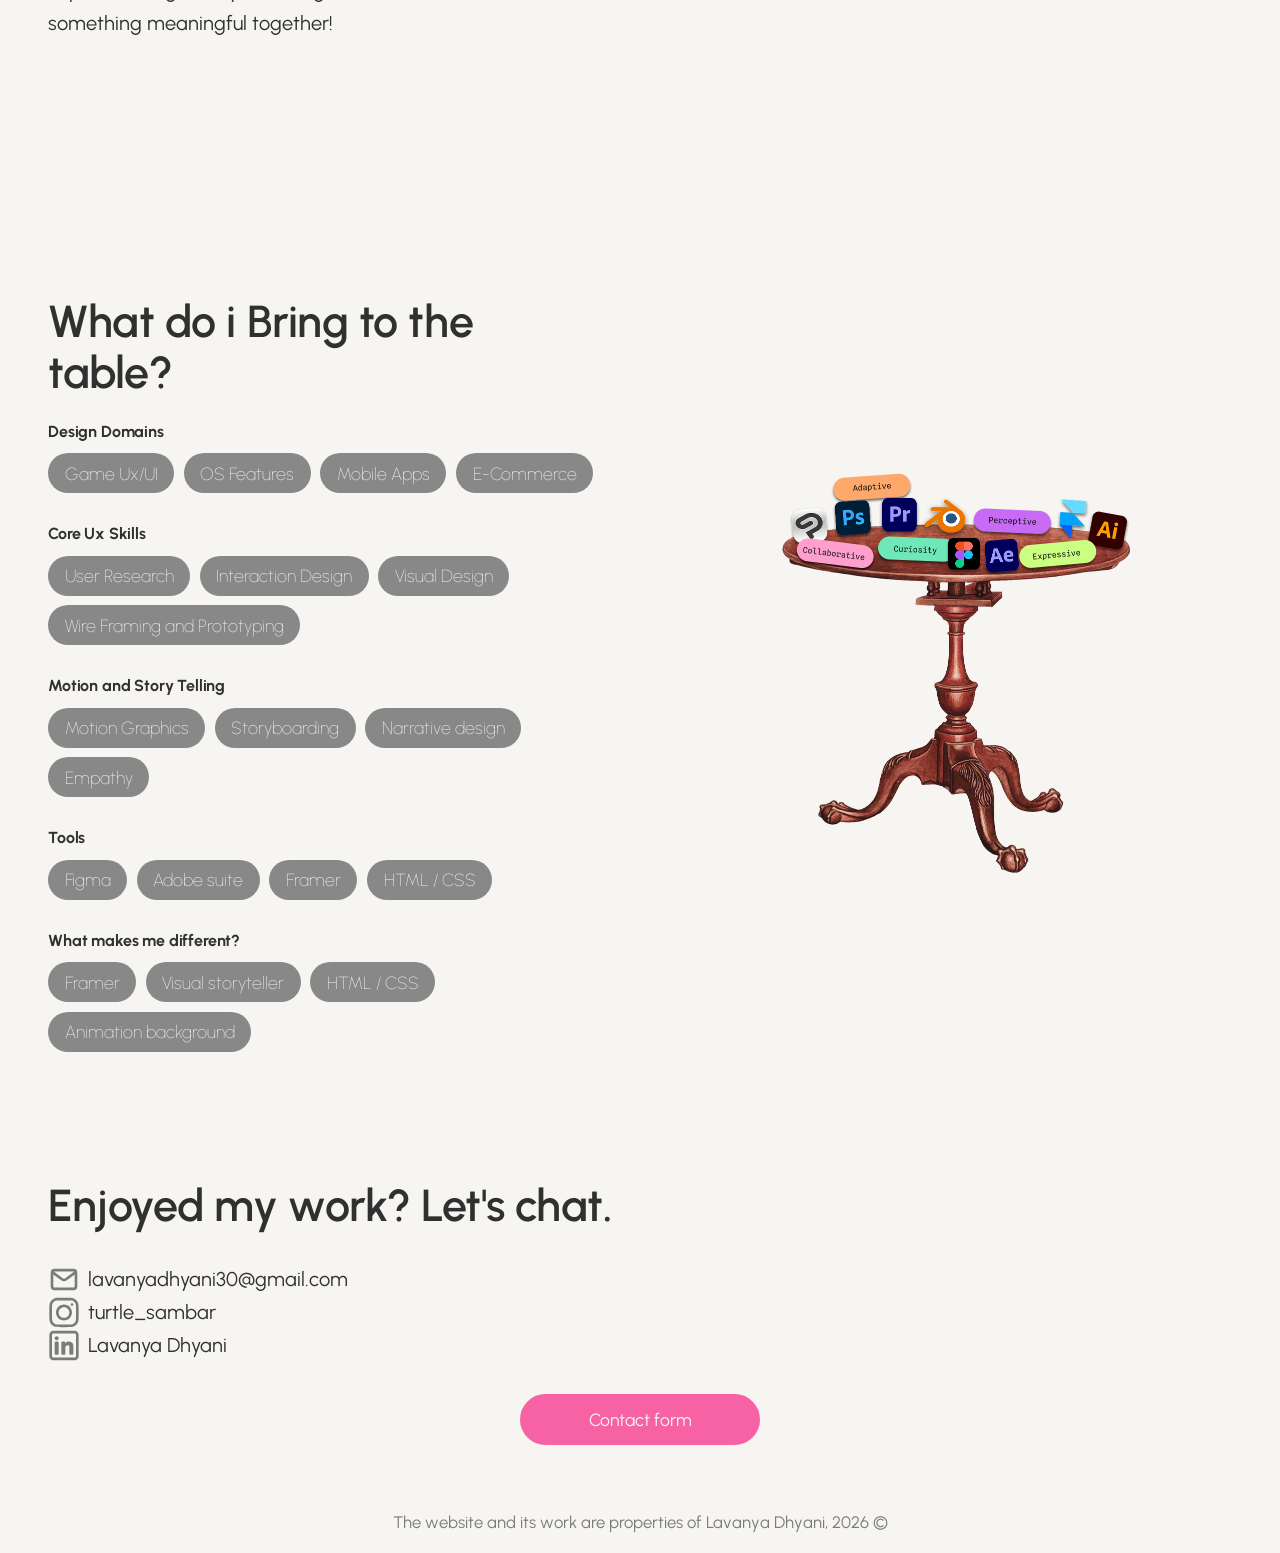
==== commit f0062efe: "15-07-2026 20:02" ====
--- a/index.html
+++ b/index.html
@@ -204,29 +204,33 @@
 
       <div class="lab-grid">
 
-        <article class="lab-item" data-gsap="lab-item">
+        <!-- <article class="lab-item" data-gsap="lab-item">
           <img class="lab-image" src="assets/images/Black.gif" alt="Tap into Black project thumbnail" loading="lazy">
           <h3 class="lab-title">Tap into Black</h3>
           <p class="lab-subtitle">Game Trailer | Motion Graphics</p>
-        </article>
+        </article> -->
 
         <article class="lab-item" data-gsap="lab-item">
-          <img class="lab-image" src="assets/images/HTPAFM-thumnail.gif" alt="How to preserve a Fishy marriage project thumbnail" loading="lazy">
-          <h3 class="lab-title">How to preserve a Fishy marriage</h3>
+          <a href="https://www.behance.net/gallery/210697683/How-to-preserve-a-Fishy-Marriage-a-stopmotion-film" target="_blank" class="creative-lab-link">
+            <img class="lab-image" src="assets/images/HTPAFM-thumnail.gif" alt="How to preserve a Fishy marriage project thumbnail" loading="lazy">
+          <h3 class="lab-title"> How to preserve a Fishy marriage </h3>
           <p class="lab-subtitle">Short Film | Stop Motion</p>
+           </a>
         </article>
 
         <article class="lab-item" data-gsap="lab-item">
+          <a href="https://www.behance.net/gallery/210697683/How-to-preserve-a-Fishy-Marriage-a-stopmotion-film" target="_blank" class="creative-lab-link">
           <img class="lab-image" src="assets/images/Fatima-thumbnail.png" alt="Fatima project thumbnail" loading="lazy">
-          <h3 class="lab-title">Fatima</h3>
+          <h3 class="lab-title"> <a href="https://www.behance.net/gallery/210238325/Fatima" target="_blank" class="creative-lab-link">Fatima </a></h3>
           <p class="lab-subtitle">2D Backgrounds | Illustration</p>
-        </article>
-
+          </a>
+        </article>
+<!-- 
         <article class="lab-item" data-gsap="lab-item">
           <img class="lab-image" src="assets/images/Black-storyboard-thumnail.gif" alt="BLACK: Loading Screen project thumbnail" loading="lazy">
           <h3 class="lab-title">BLACK: Loading Screen</h3>
           <p class="lab-subtitle">StoryBoards | Animatics</p>
-        </article>
+        </article> -->
 
       </div>
     </section>
--- a/css/style.css
+++ b/css/style.css
@@ -1837,5 +1837,33 @@
  
 }
 
-
-
+.hero-title-reveal {
+    opacity: 0;
+    transform: translateY(50px);
+
+    animation: heroReveal 1s ease-out forwards;
+    animation-delay: 0.25s;
+}
+
+@keyframes heroReveal {
+    from {
+        opacity: 0;
+        transform: translateY(50px);
+    }
+
+    to {
+        opacity: 1;
+        transform: translateY(0);
+    }
+}
+
+.lab-title {
+  opacity:1; 
+}
+
+.lab-title:hover {
+  opacity: 0.7;
+  text-decoration: underline;
+}
+
+
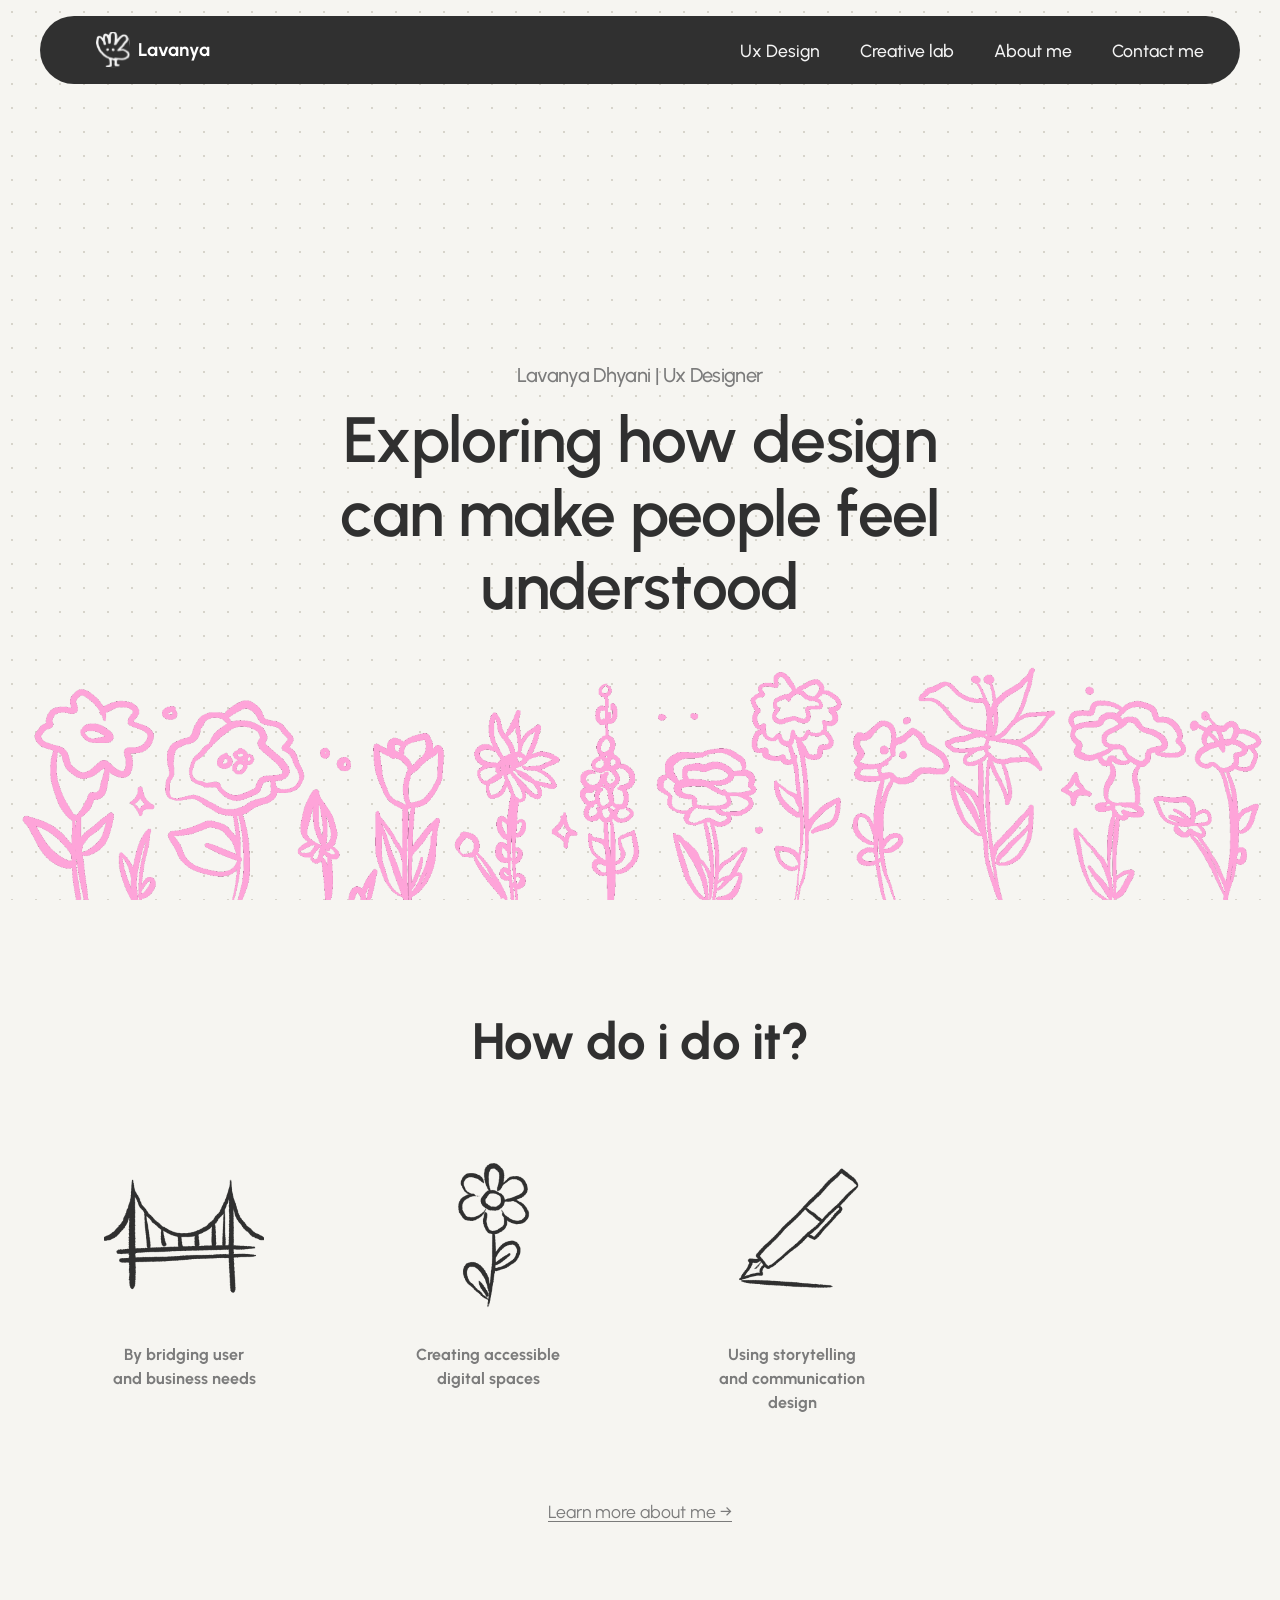
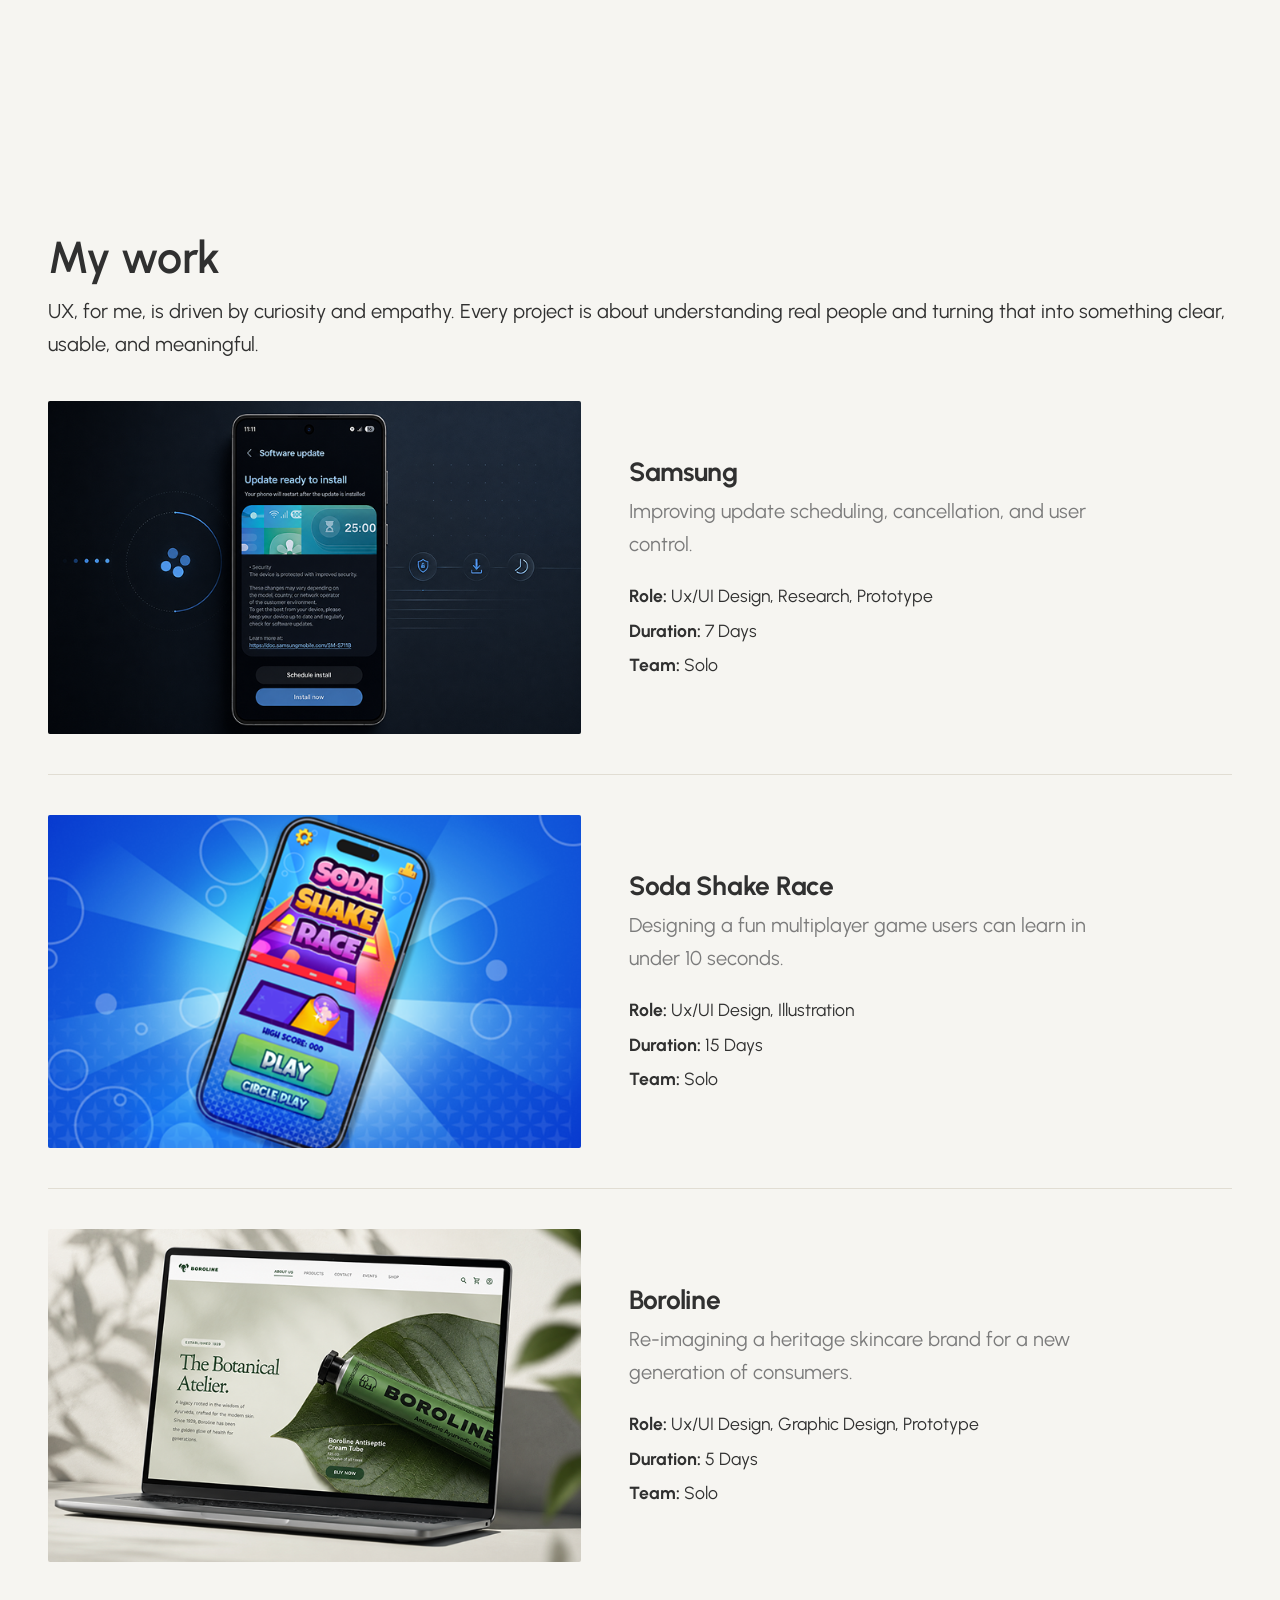
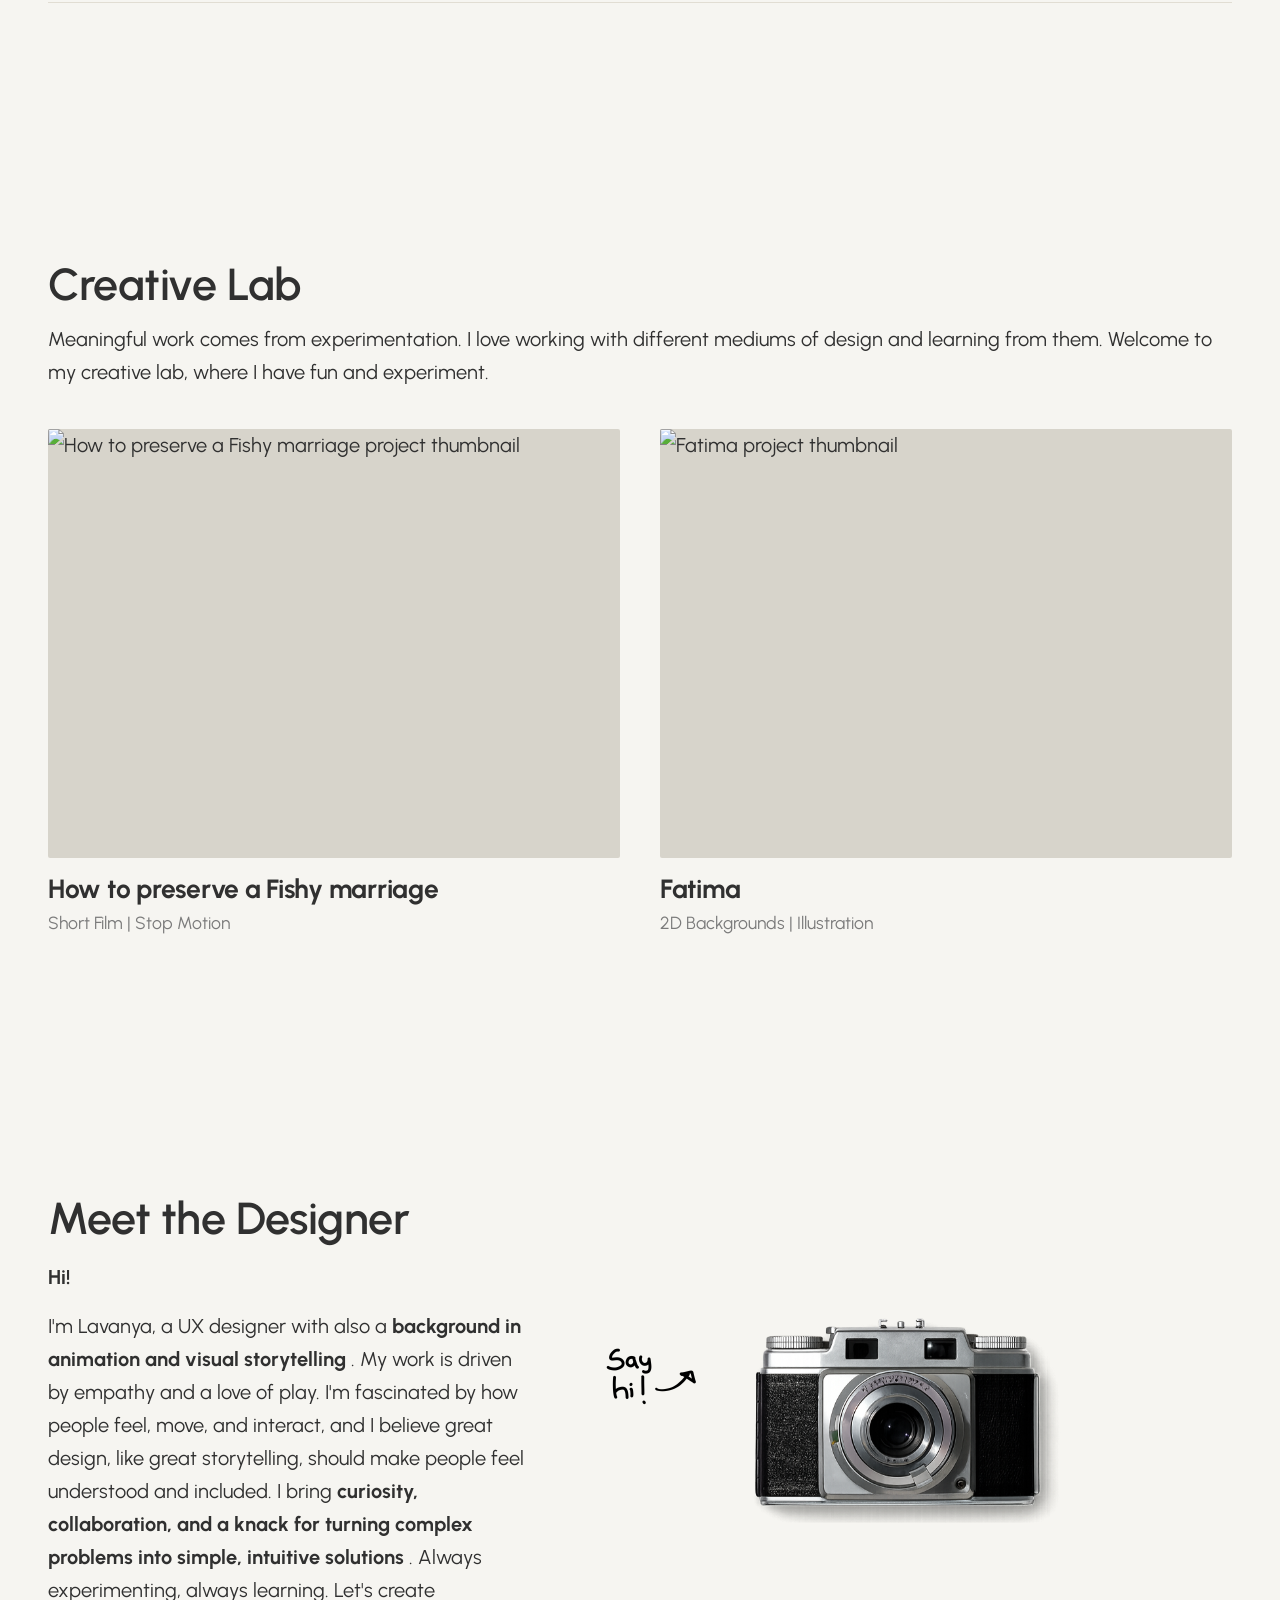
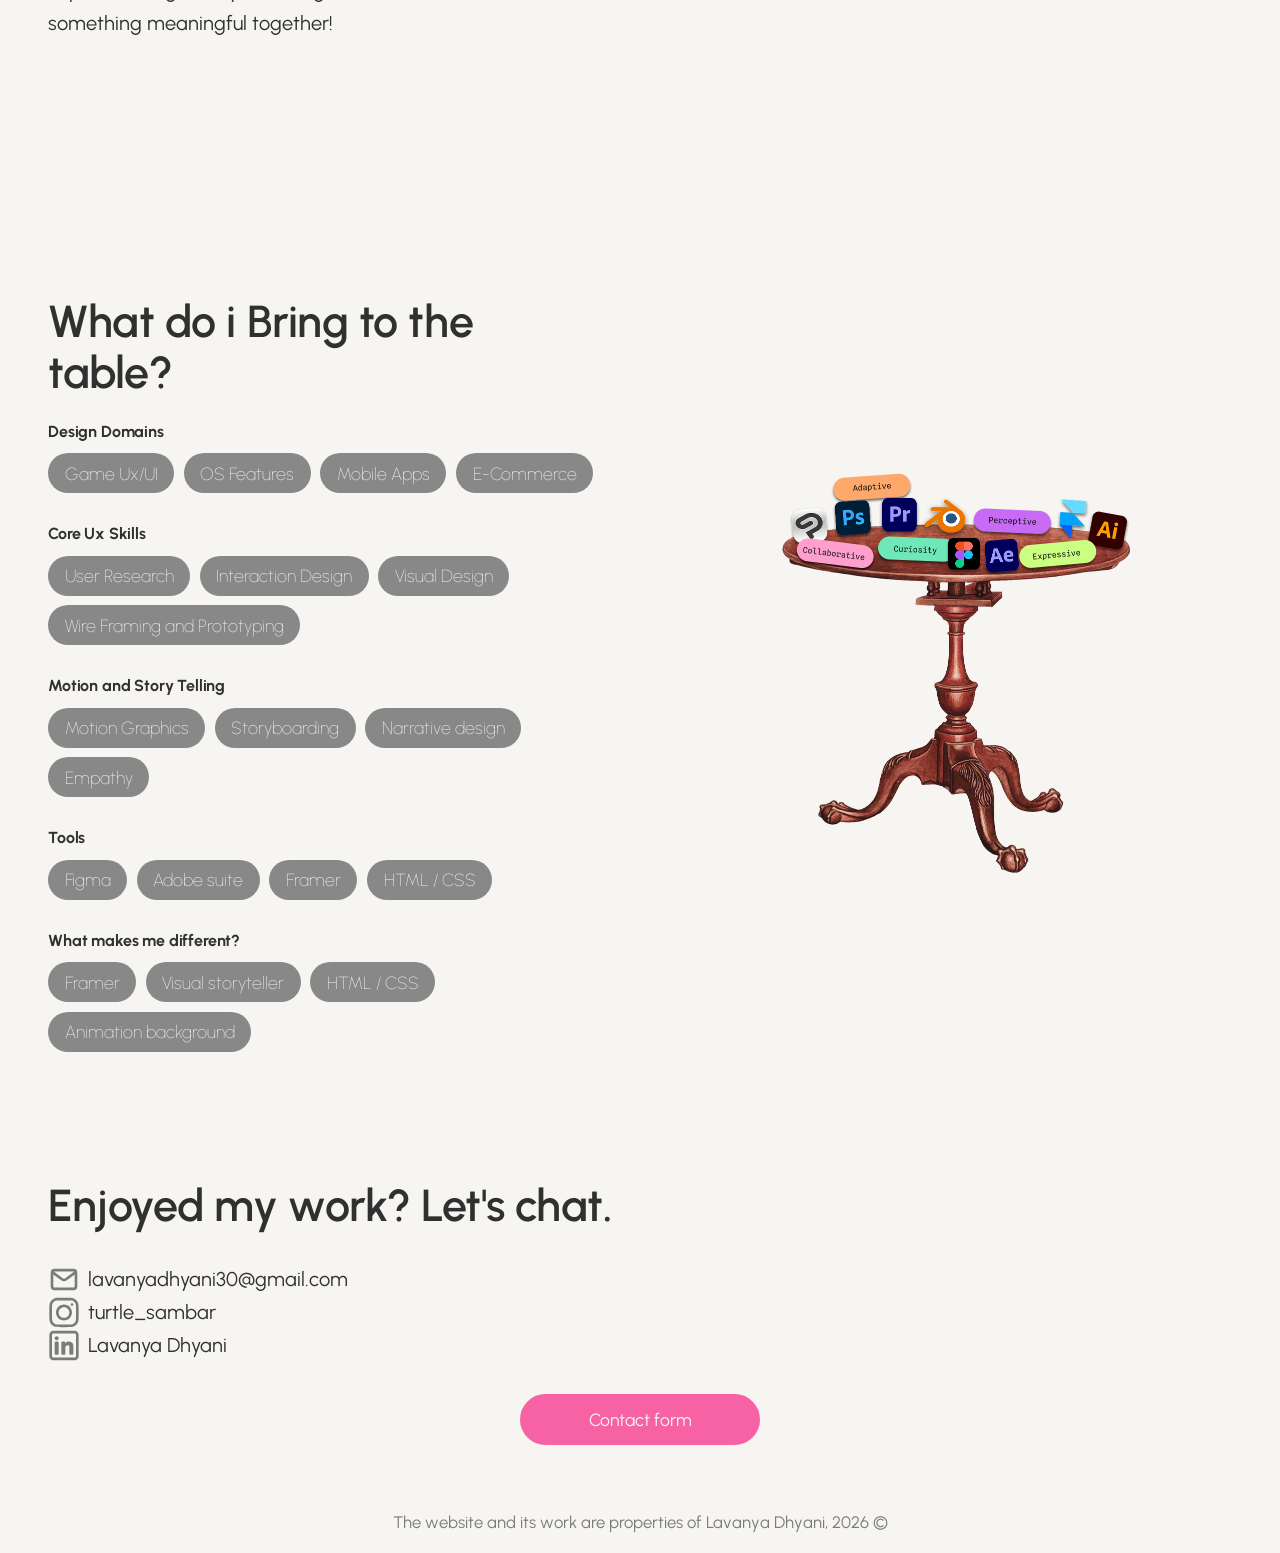
==== commit a2b5d7b4: "15-07-2026 21:38" ====
--- a/index.html
+++ b/index.html
@@ -146,7 +146,7 @@
 
         <!-- Project 1 -->
         <article class="project-card" data-gsap="project-card">
-          <a class="project-image-link" href="case-studies/samsung.html" tabindex="-1" aria-hidden="true">
+          <a class="project-image-link" href="Samsung.html" tabindex="-1" aria-hidden="true">
             <img class="project-image" src="assets/images/samsung-thumnail.png" alt="" loading="lazy">
           </a>
           <div class="project-content">
@@ -182,7 +182,7 @@
             <img class="project-image" src="assets/images/boroline-thumnail.png" alt="" loading="lazy">
           </a>
           <div class="project-content">
-            <h3><a href="case-studies/boroline.html">Boroline</a></h3>
+            <h3><a href="Boroline.html">Boroline</a></h3>
             <p class="project-desc">Re-imagining a heritage skincare brand for a new generation of consumers.</p>
             <ul class="project-meta">
               <li><span class="meta-label">Role:</span> Ux/UI Design, Graphic Design, Prototype</li>
--- a/css/style.css
+++ b/css/style.css
@@ -767,6 +767,8 @@
 }
 .meta-label-case {
   font-size: 1.75rem;
+  font-weight: 700;
+  color: var(--color-text);
 }
 
 
@@ -1168,9 +1170,9 @@
 .cs-hero {
   display: flex;
   position: relative;
-  height: 100vh;
+ 
   padding-top: calc(var(--nav-height) + 4rem);
-  padding-bottom: ;
+  padding-bottom: 1rem;
   padding-inline: var(--container-pad);
   
   justify-content: center;
@@ -1236,7 +1238,7 @@
 
 @media (min-width: 400px) {
   .cs-hero {
-    margin-bottom: 5rem;
+    margin-bottom: 2.5rem;
   }
 }
 
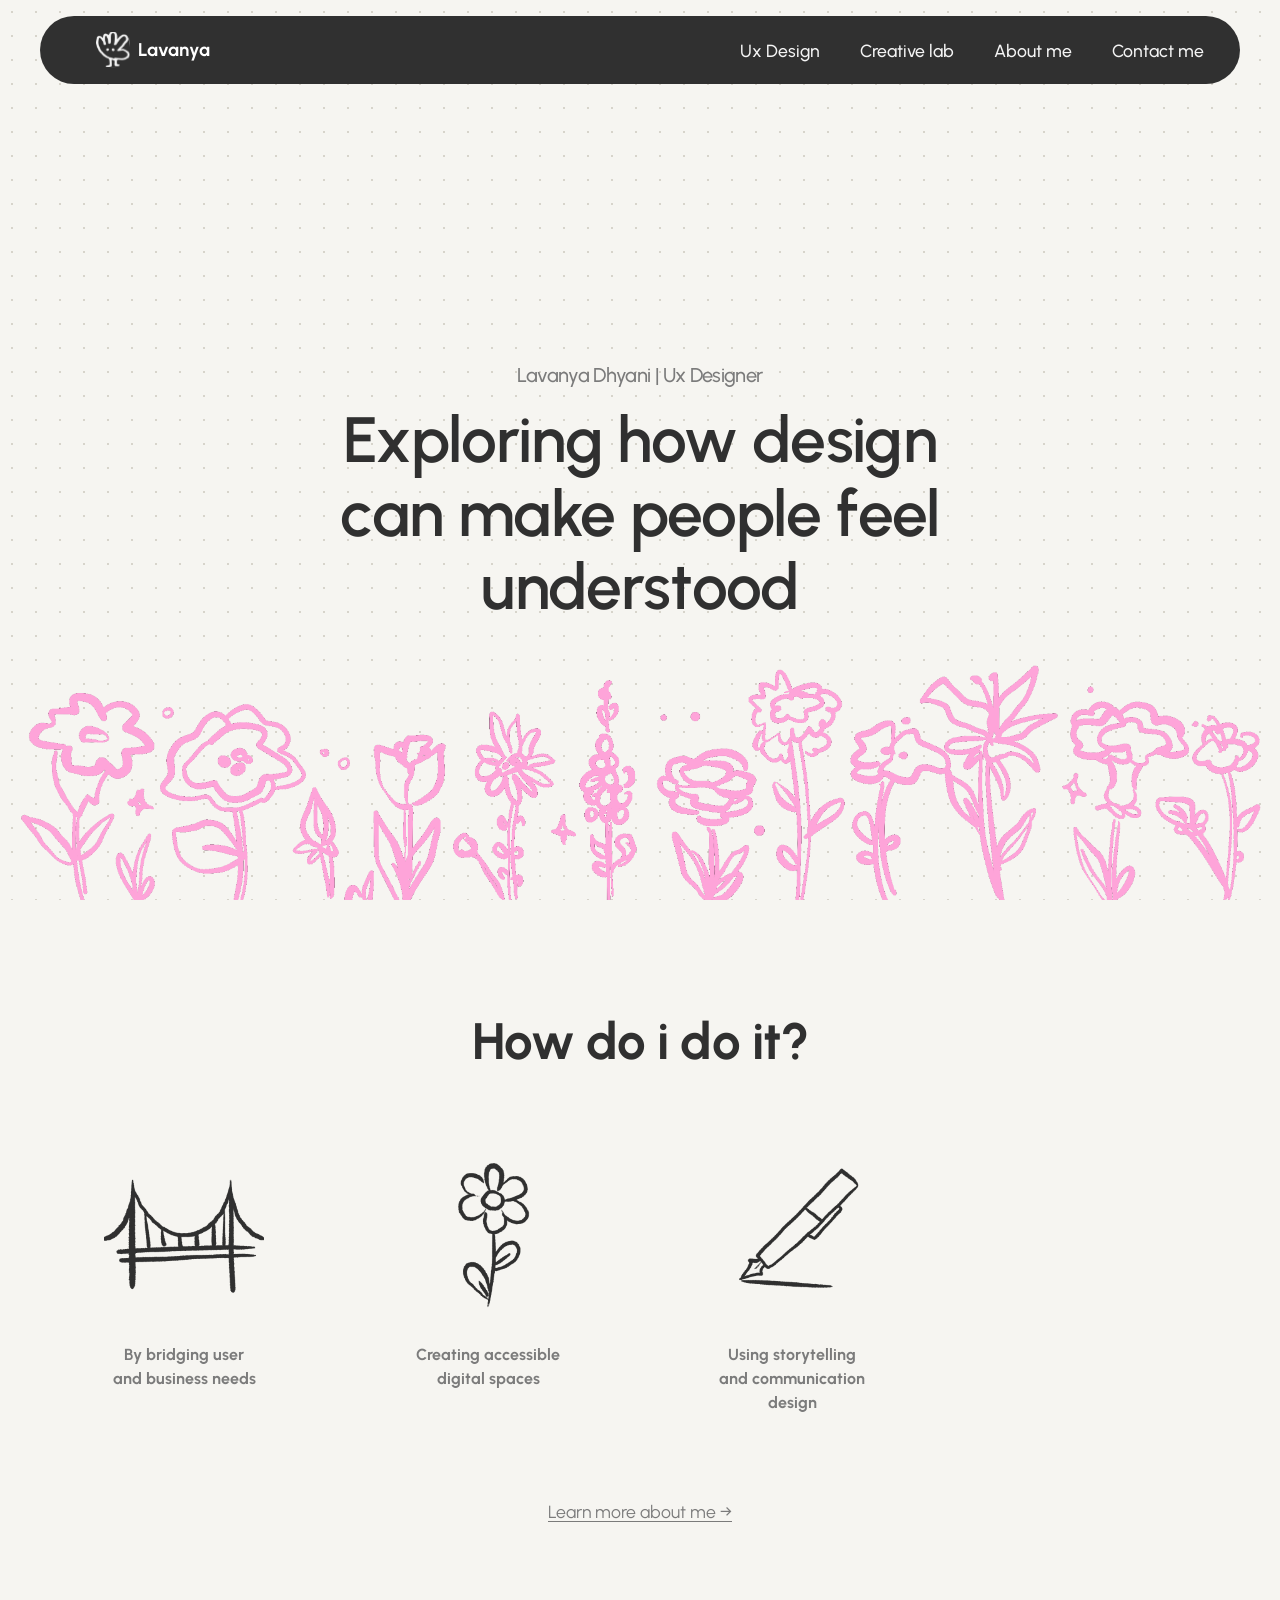
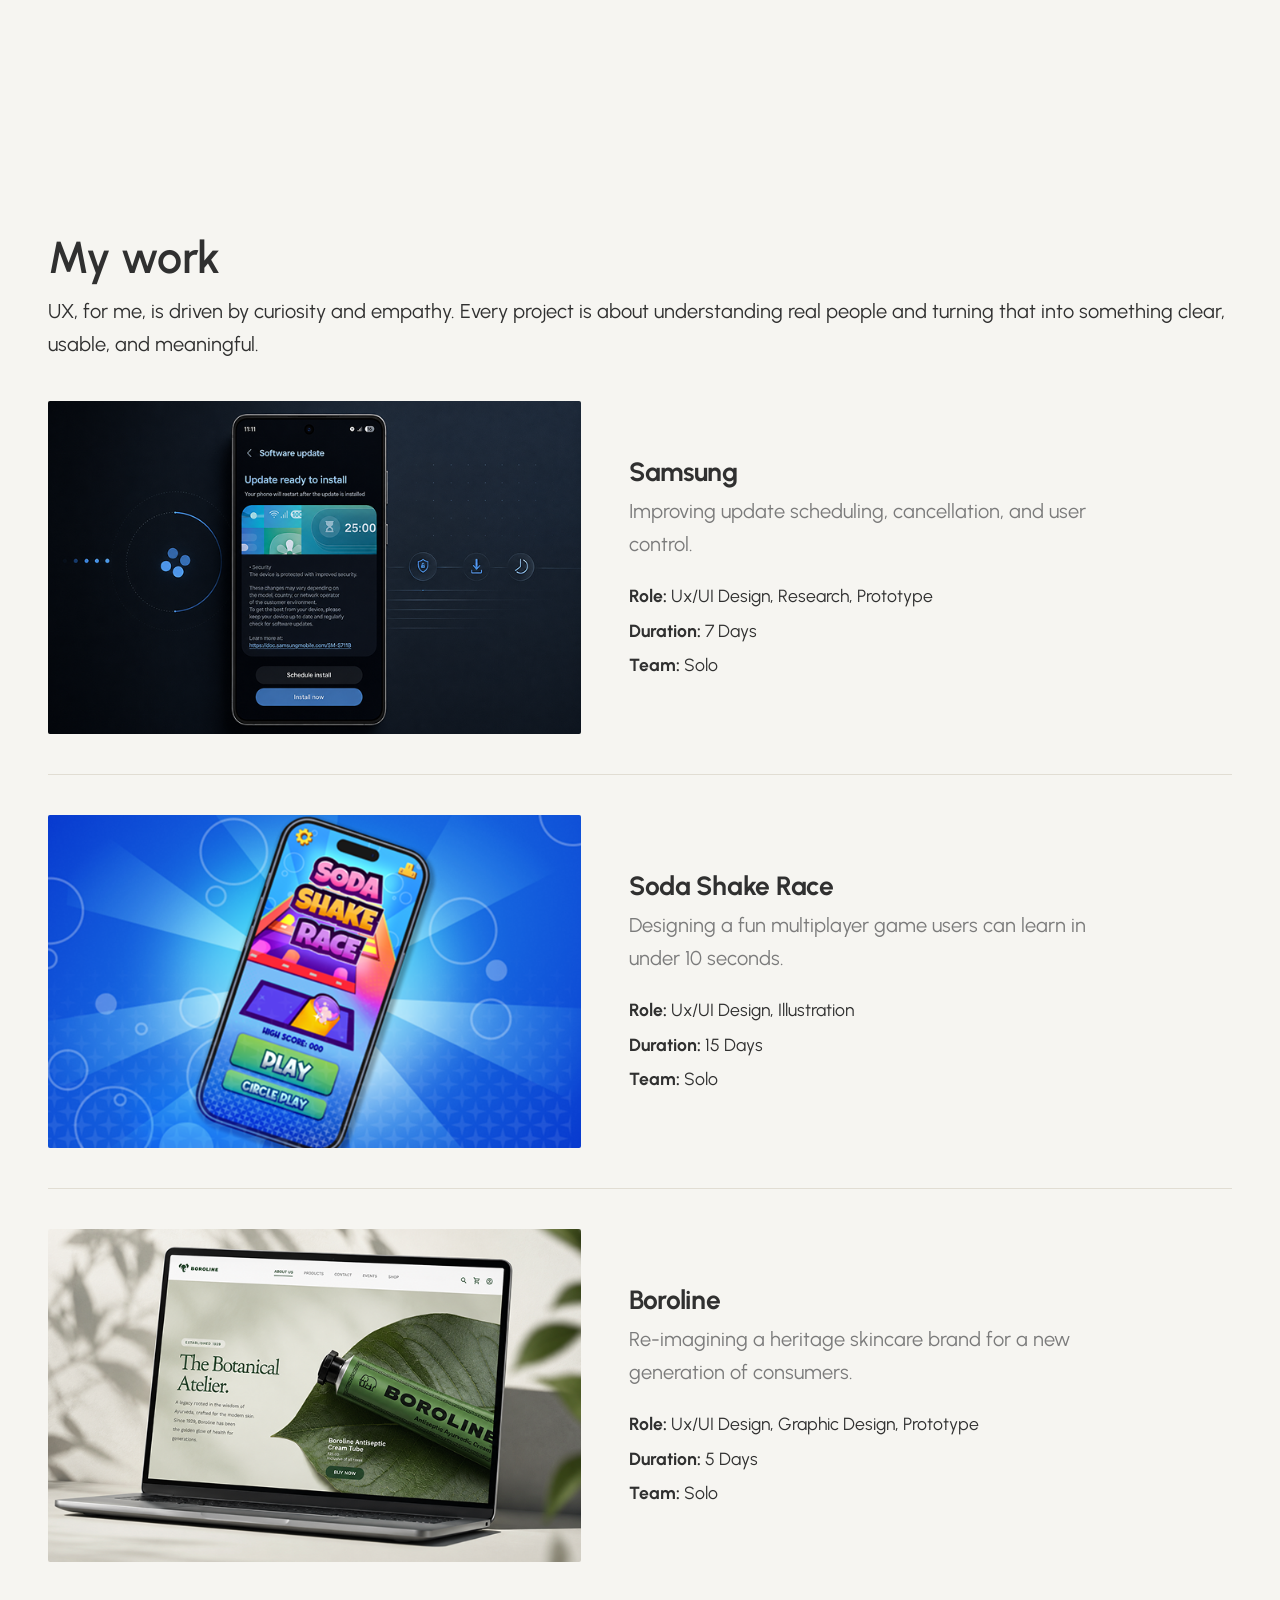
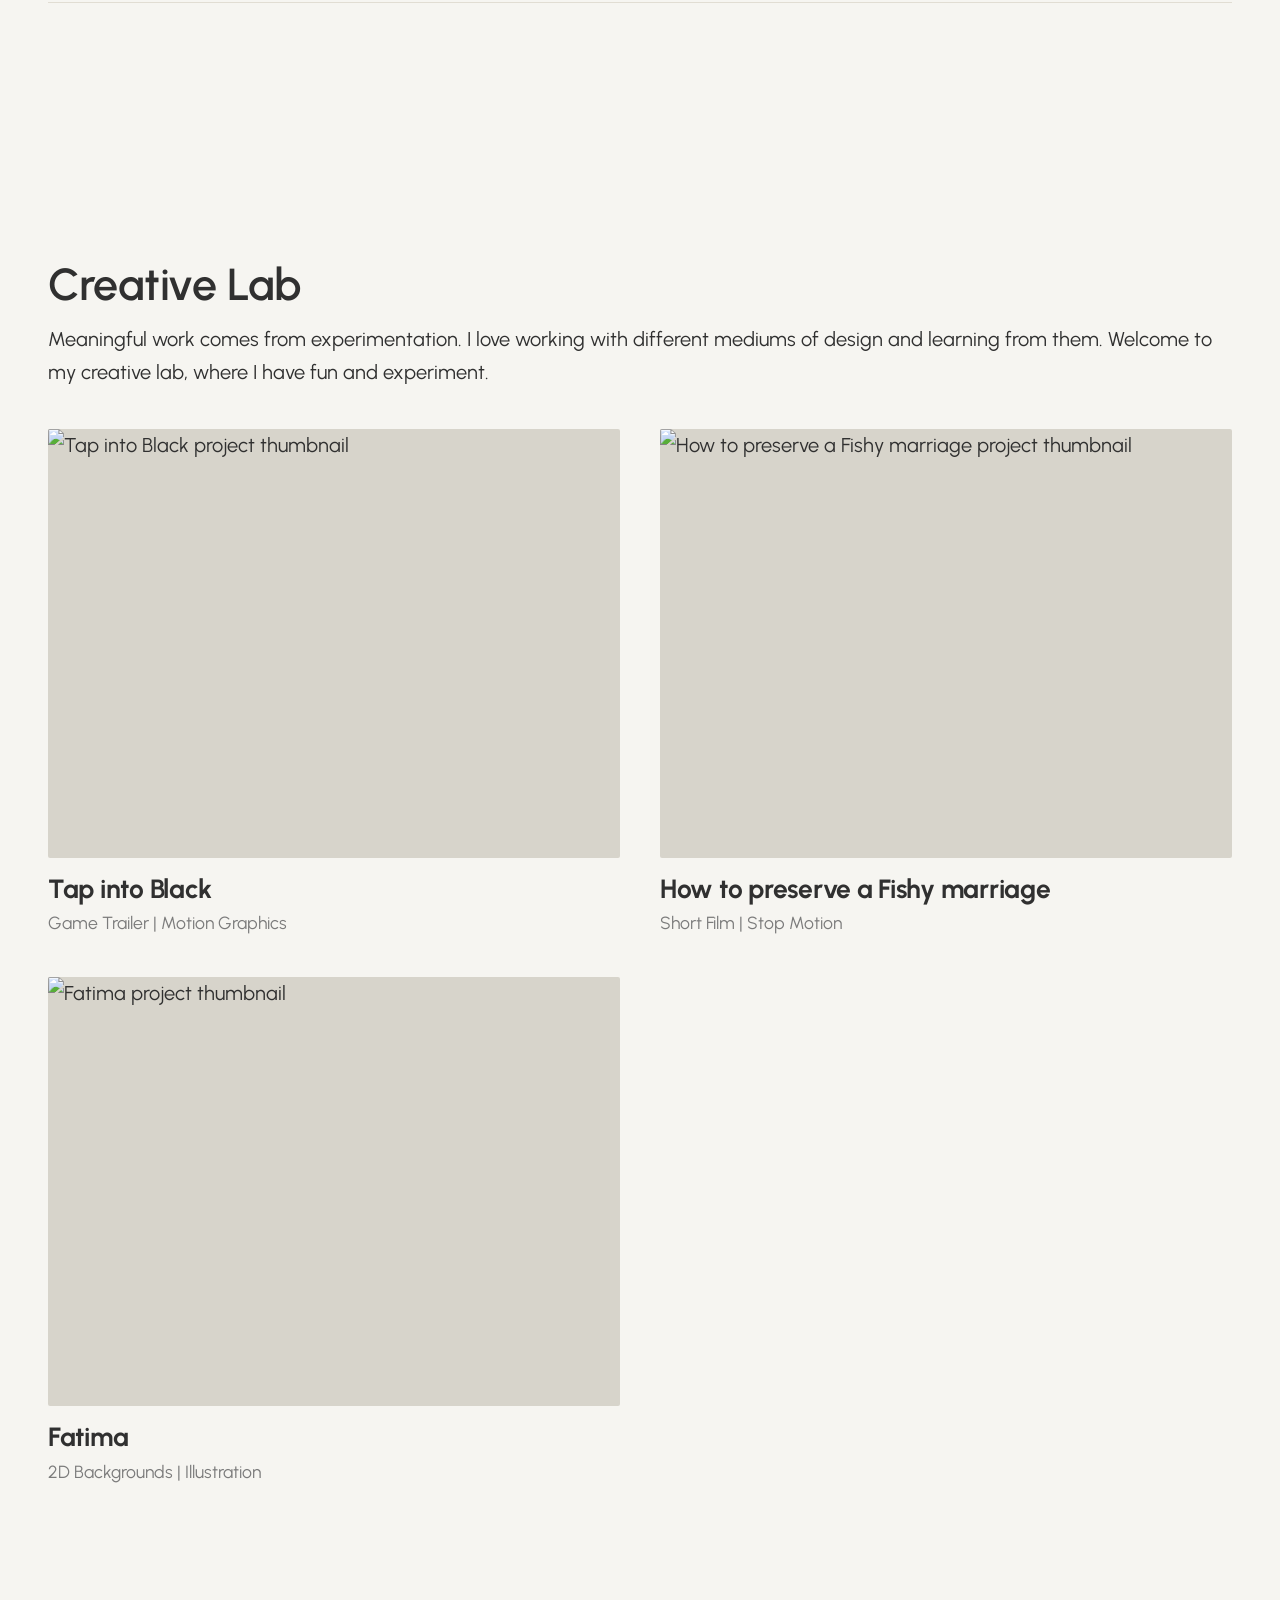
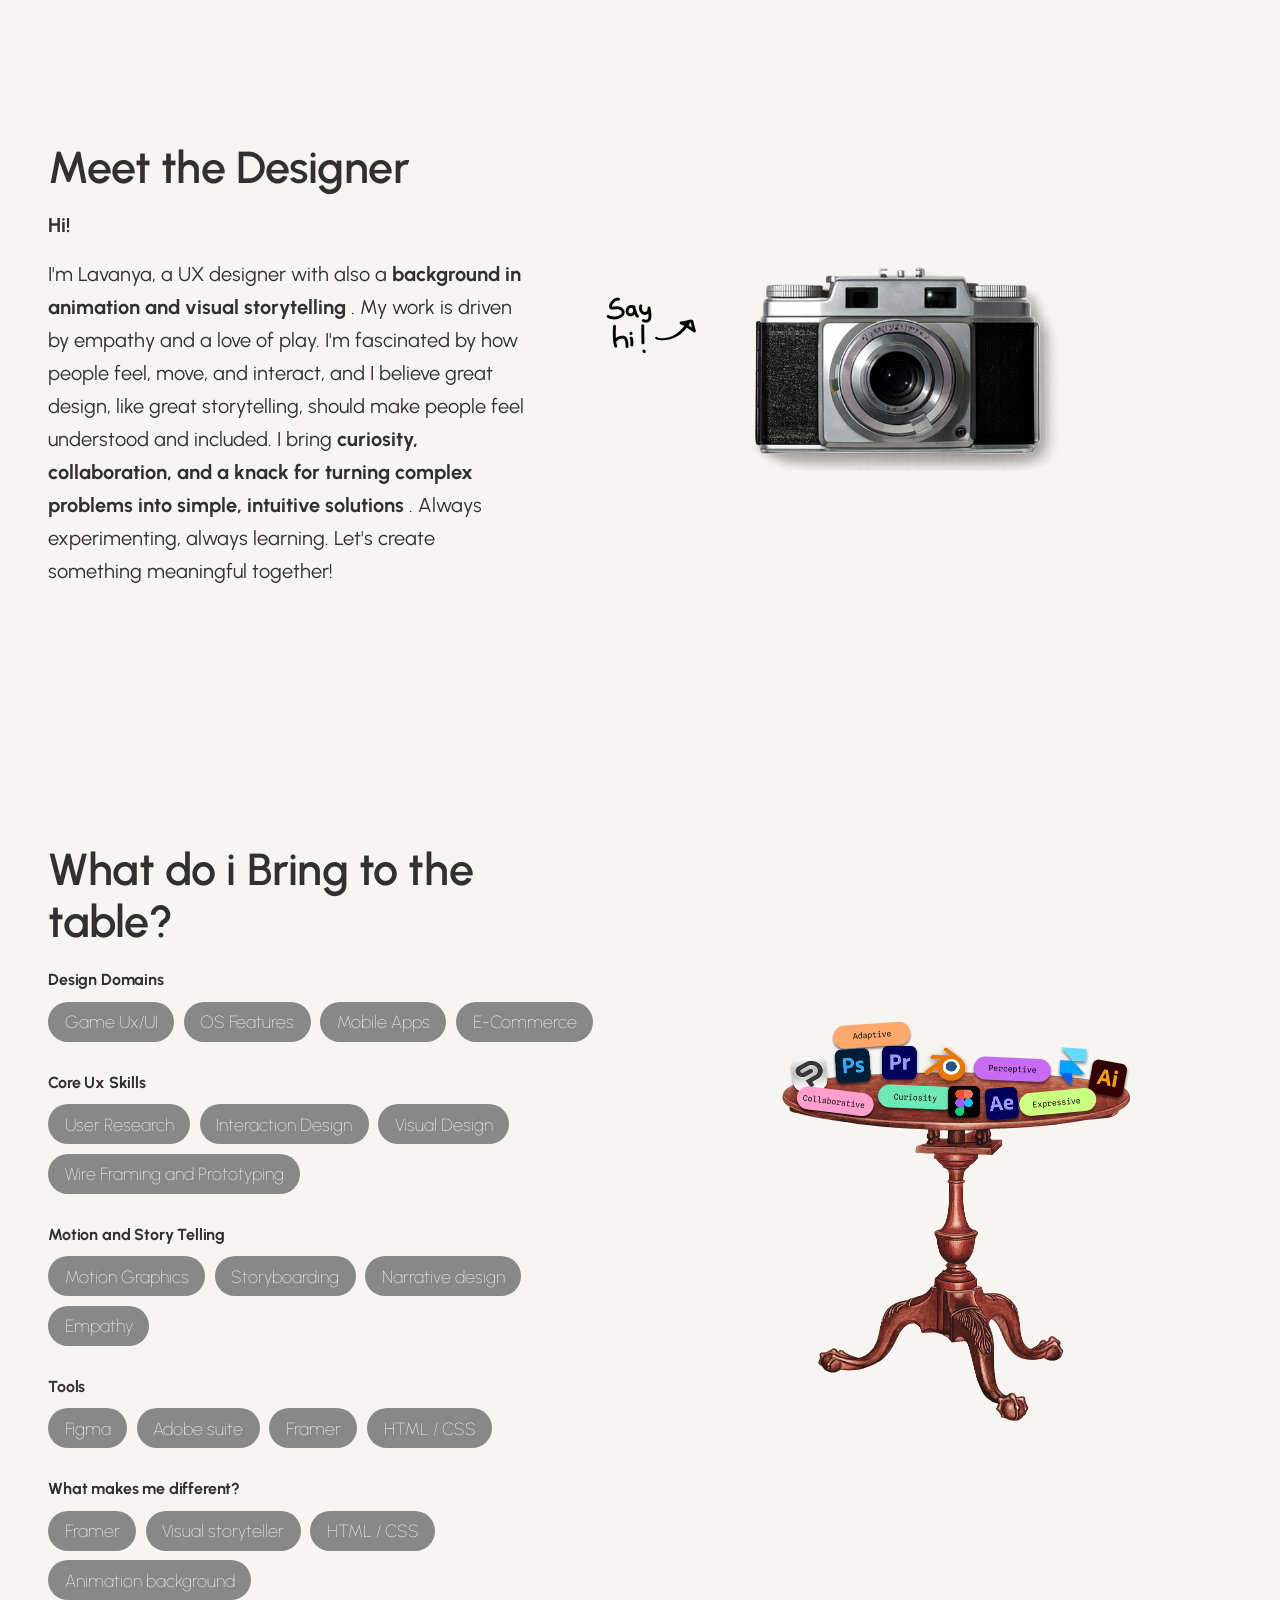
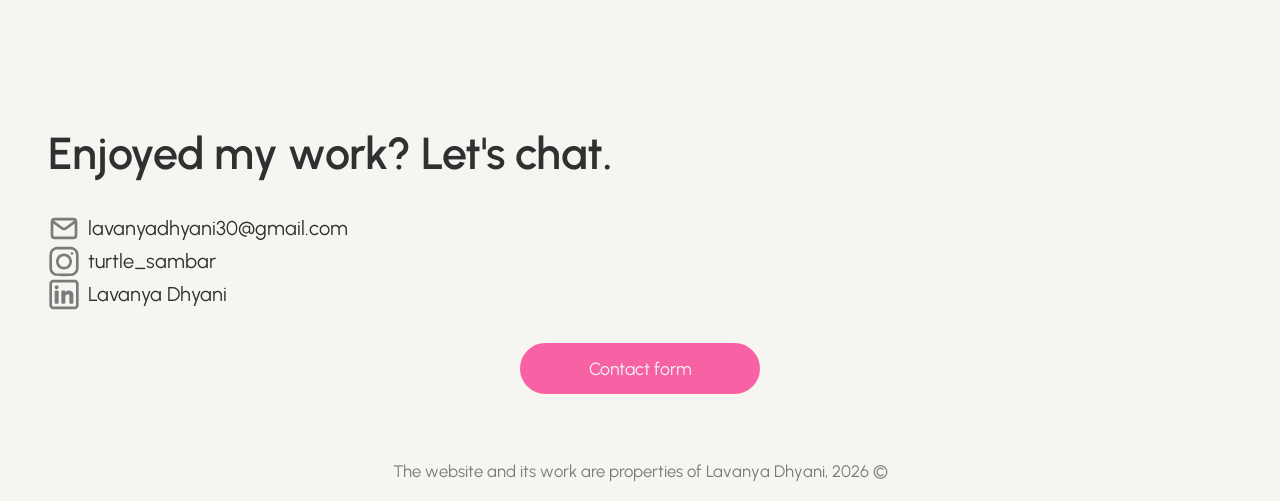
==== commit 9d9a8037: "16-07-2026 18:46" ====
--- a/index.html
+++ b/index.html
@@ -204,11 +204,13 @@
 
       <div class="lab-grid">
 
-        <!-- <article class="lab-item" data-gsap="lab-item">
+        <article class="lab-item" data-gsap="lab-item">
+          <a href="Black.html" target="_blank" class="creative-lab-link">
           <img class="lab-image" src="assets/images/Black.gif" alt="Tap into Black project thumbnail" loading="lazy">
           <h3 class="lab-title">Tap into Black</h3>
           <p class="lab-subtitle">Game Trailer | Motion Graphics</p>
-        </article> -->
+          </a>
+        </article>
 
         <article class="lab-item" data-gsap="lab-item">
           <a href="https://www.behance.net/gallery/210697683/How-to-preserve-a-Fishy-Marriage-a-stopmotion-film" target="_blank" class="creative-lab-link">
--- a/css/style.css
+++ b/css/style.css
@@ -1149,6 +1149,7 @@
 .cs-section {
   padding-block: 5rem;
   padding-inline: var(--container-pad);
+  padding-top: 2.5rem;
 }
 .cs-inner {
   max-width: var(--container-width);
@@ -1868,4 +1869,97 @@
   text-decoration: underline;
 }
 
-
+.creative-lab-hero-img {
+  width: 10rem;
+}
+
+.proj-bg-img {
+  width: 30rem;
+}
+
+.proj-bg-desc {
+  display: flex;
+  flex-direction: row;
+  gap: 2rem;
+}
+
+@media (max-width: 560px) {
+ .proj-bg-desc {
+  flex-direction: column;
+ }
+}
+
+@media (max-width: 1024px) {
+  .proj-bg-desc {
+  flex-direction: column;
+ }
+
+}
+
+.char-images {
+  direction: flex;
+  flex-wrap: wrap;
+  gap: 2rem;
+}
+
+.environment-panorama{
+    width:100%;
+    height:350px;
+    overflow:hidden;
+    position:relative;
+    
+}
+
+.environment-image{
+    position:absolute;
+    top:0;
+    left:0;
+
+    height:100%;
+    width:auto;
+
+    max-width:none;
+
+    animation: environmentPan 30s linear infinite alternate;
+}
+
+@keyframes environmentPan {
+    from{
+        transform:translateX(0);
+    }
+
+    to{
+        transform:translateX(-45%);
+    }
+}
+
+.env-img {
+  width: 40rem;
+}
+
+.environment-grid{
+   margin-top: 2.5rem;
+    display:grid;
+    grid-template-columns: repeat(2, 1fr);
+    gap:2rem;
+}
+
+.storyboard-section{
+    gap: 2rem;
+    width:100%;
+    display:flex;
+    flex-direction:column;
+    justify-content:center;
+    align-items:flex-start;
+    position:relative;
+    overflow:hidden;
+    padding:3rem;
+    
+}
+
+.storyboard-slide {
+  margin-bottom: 2rem;
+}
+
+
+
